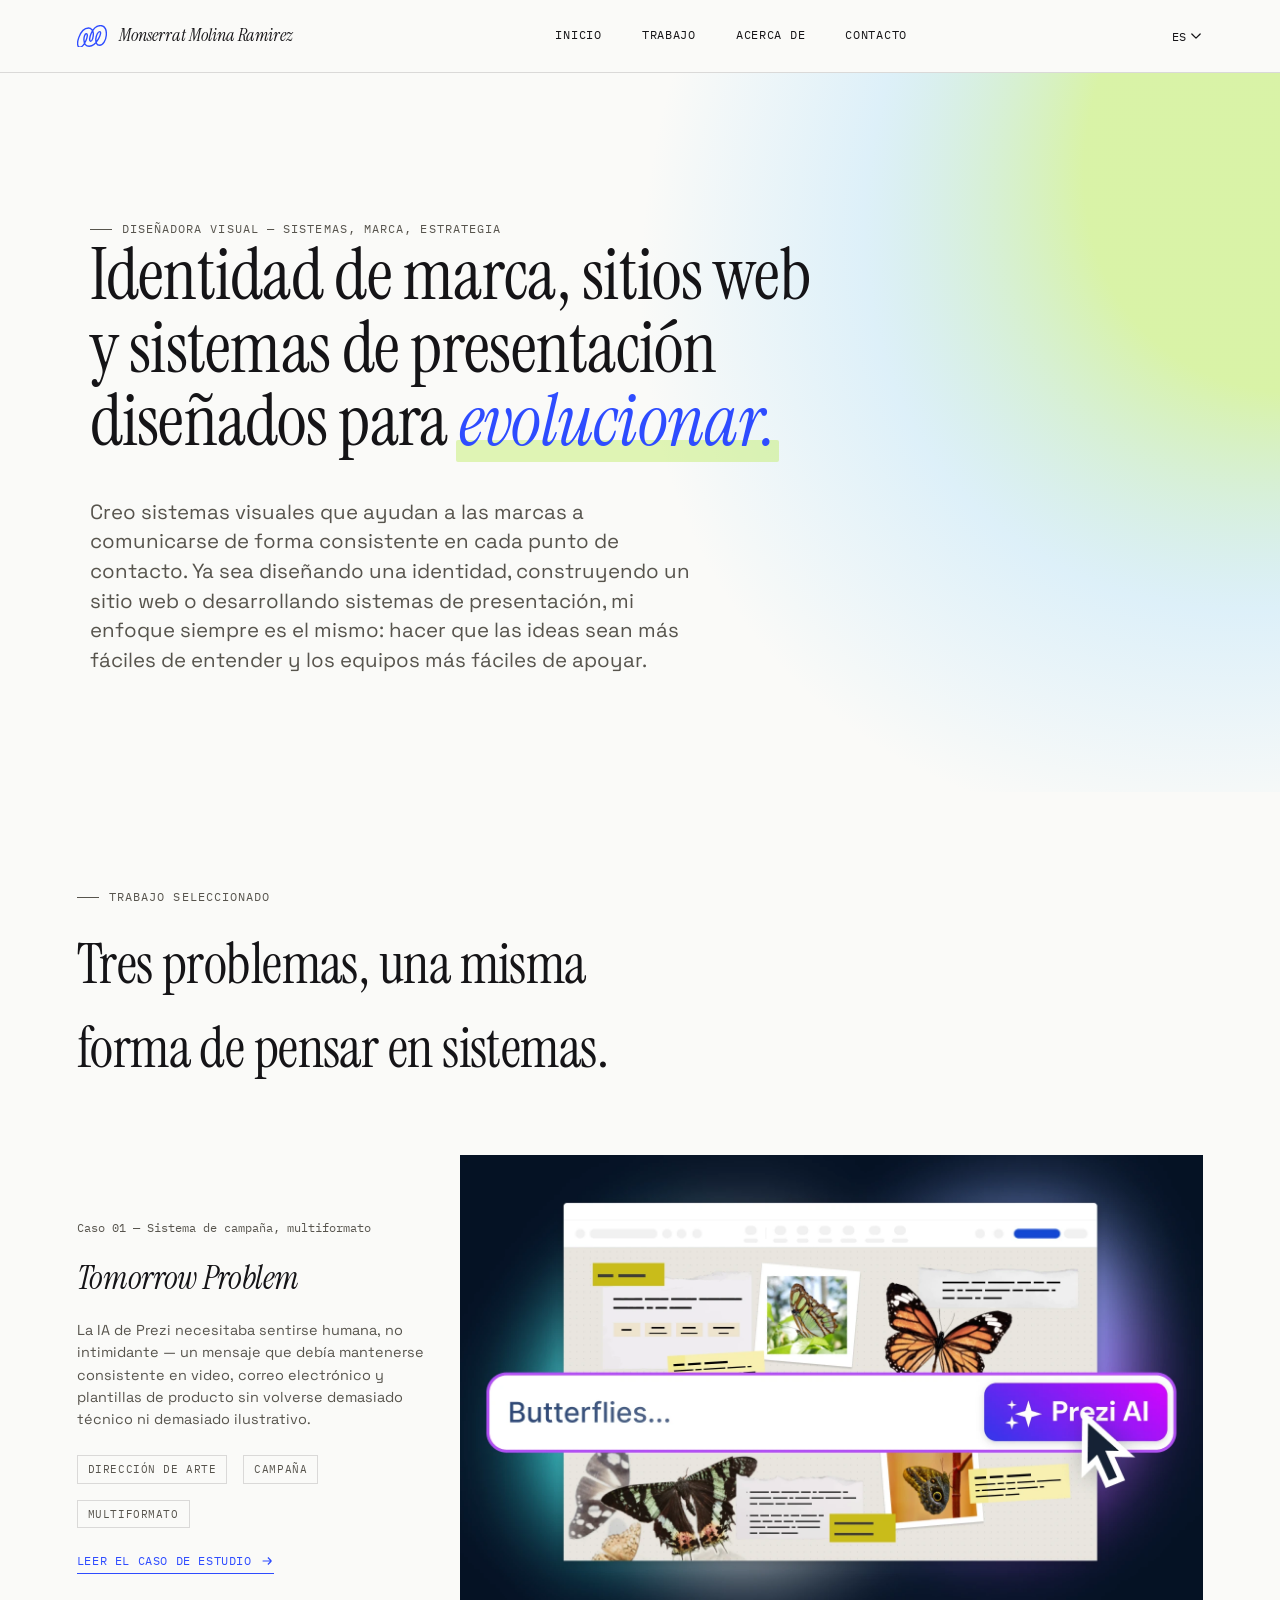
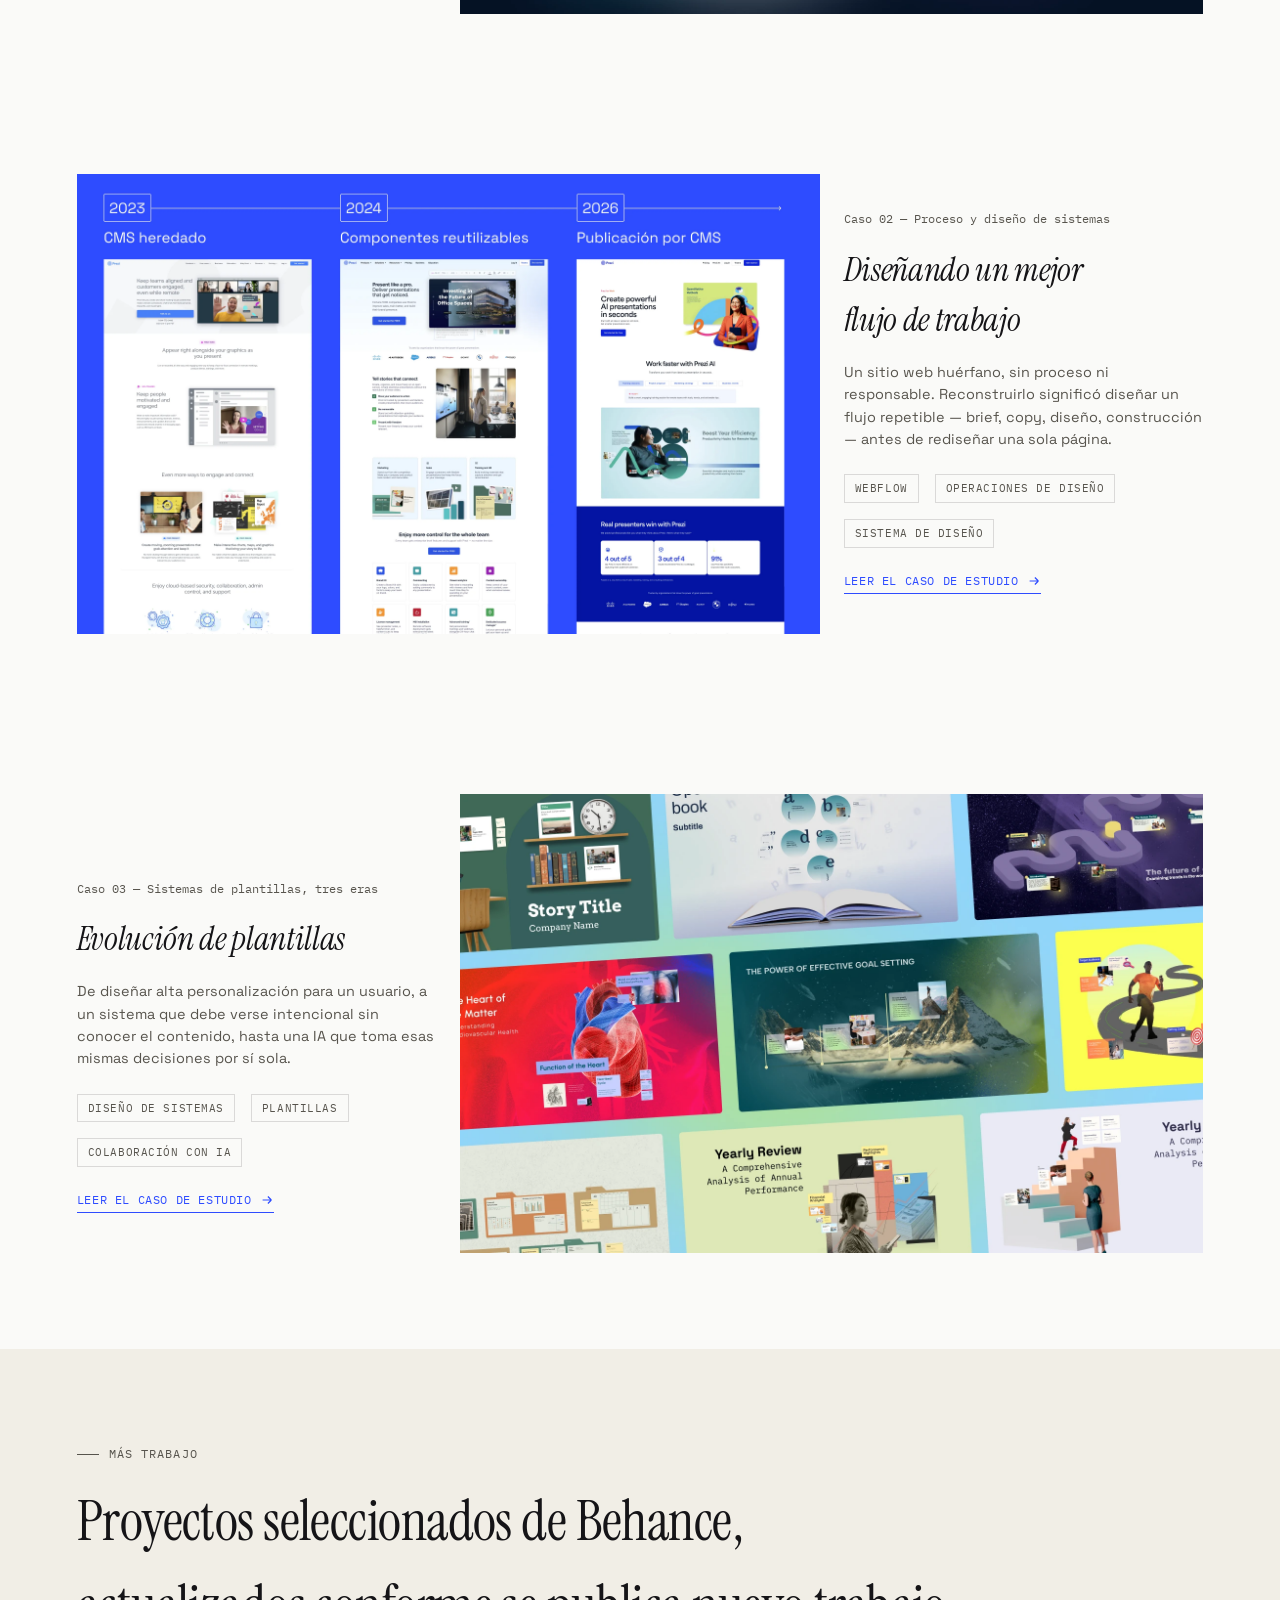
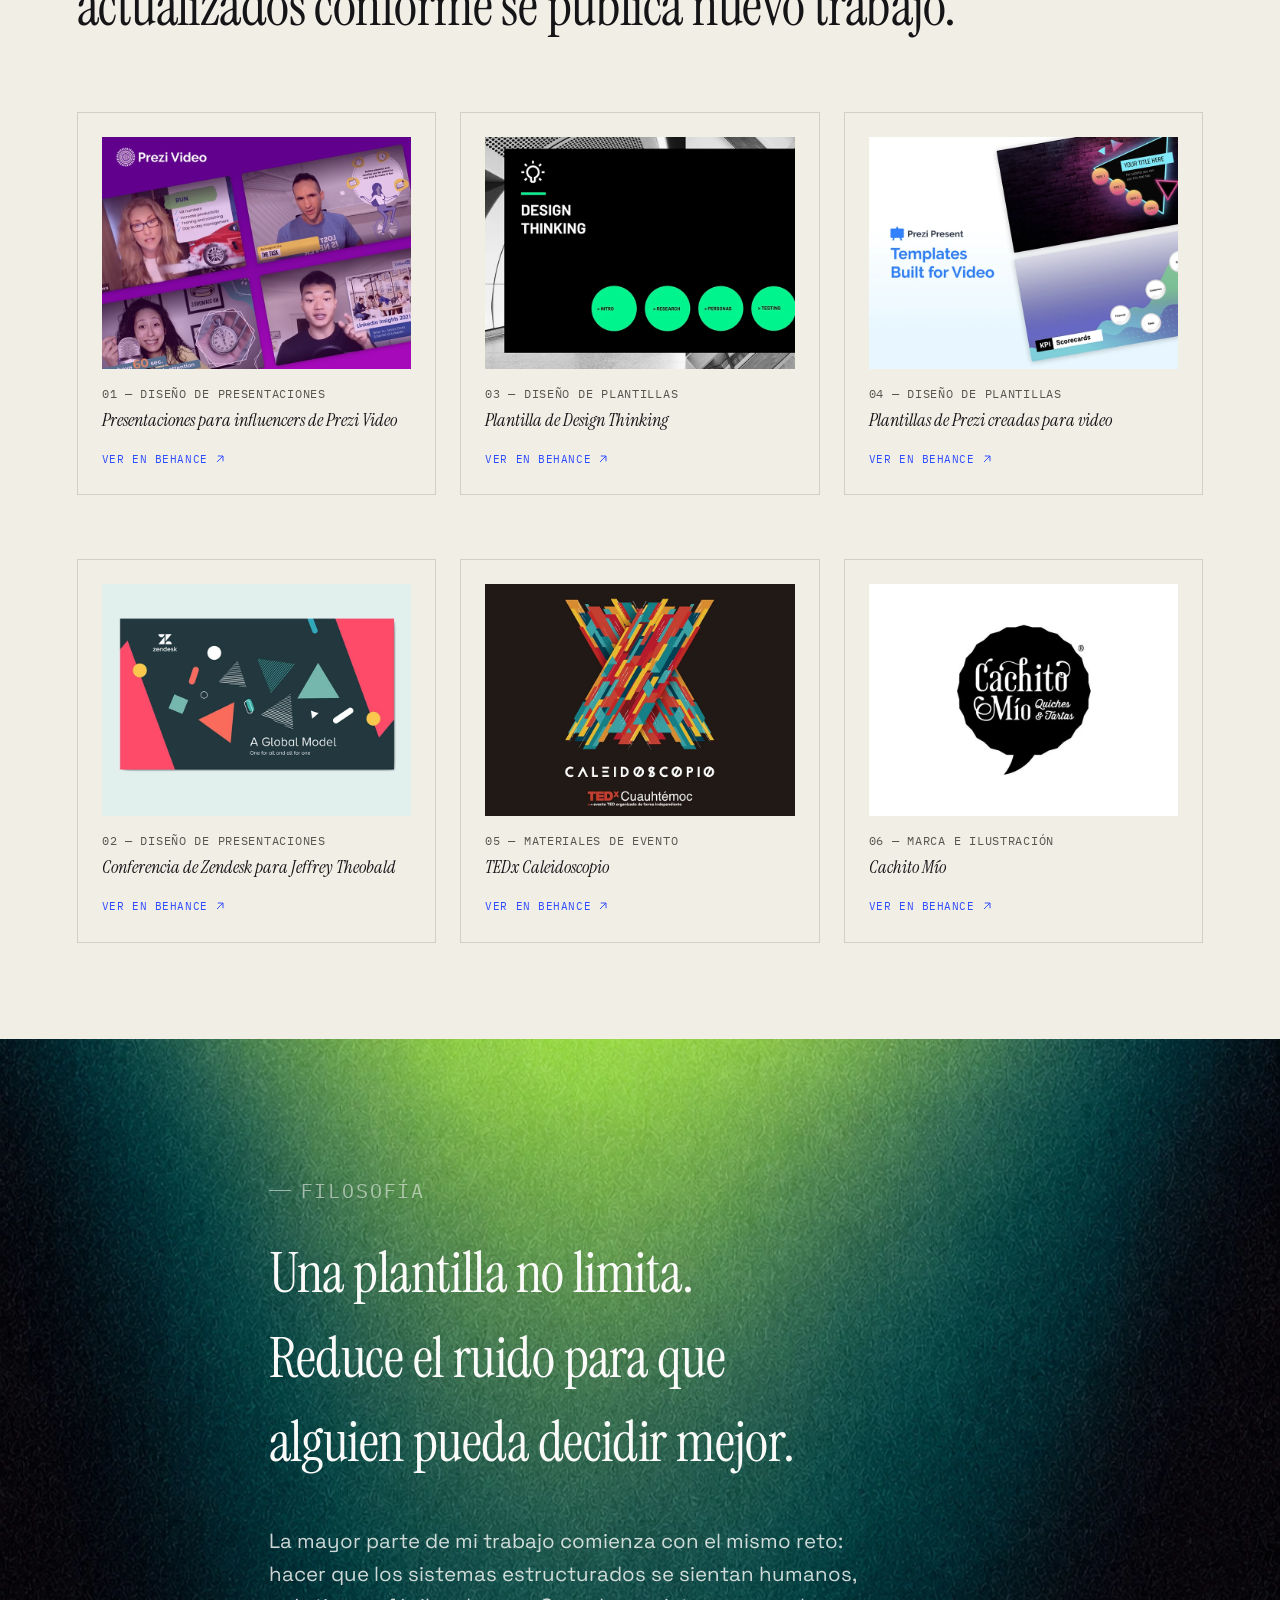
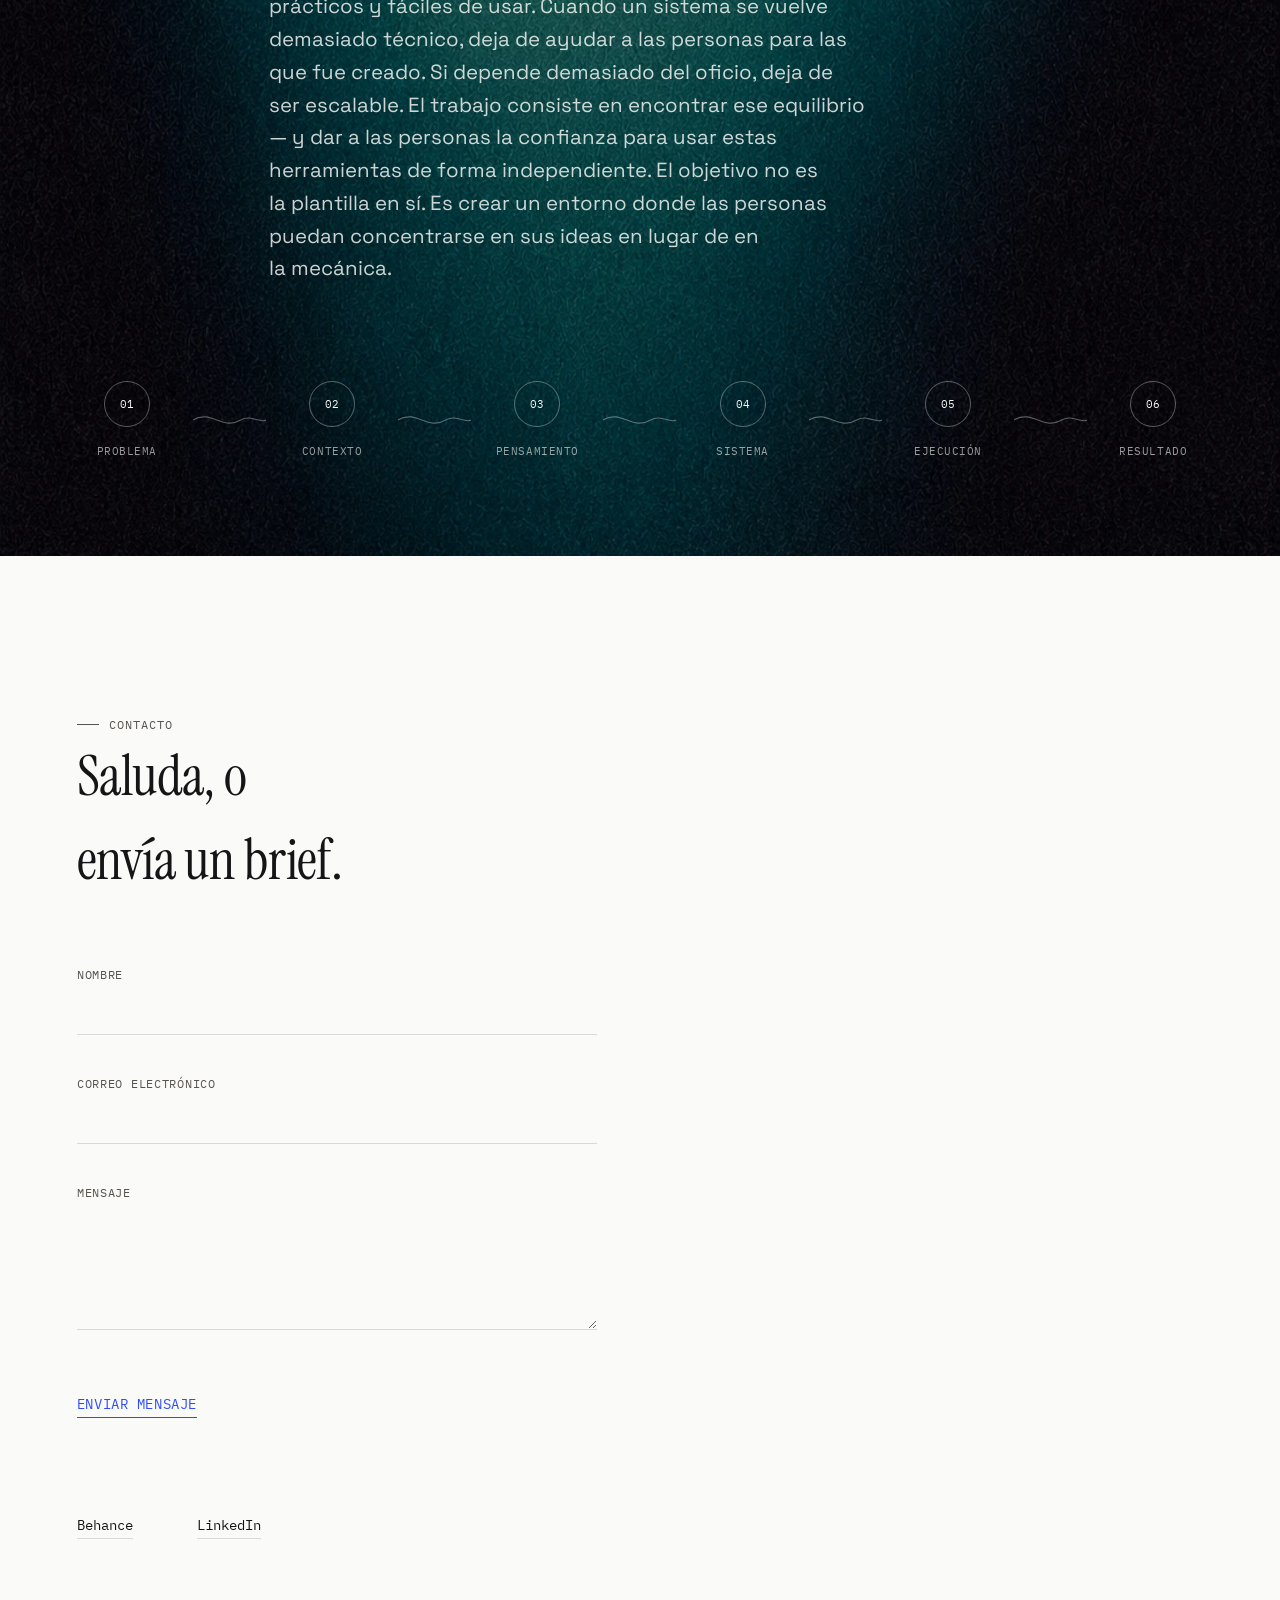
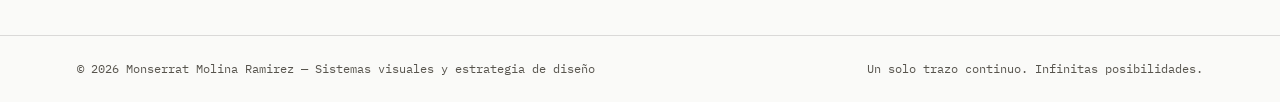
==== es/index.html @ dd14bffc "Fix unbounded parallax offset on the Philosophy background image The scroll-progress formula had a c" ====
<!DOCTYPE html>
<html lang="es"><head>
<meta charset="UTF-8">
<meta name="viewport" content="width=device-width, initial-scale=1.0">
<meta name="theme-color" content="#2E4CFF">
<title>Monserrat Molina Ramirez — Diseñadora Visual y Marca</title>
<meta name="description" content="Portafolio de Monserrat Molina Ramirez — sistemas visuales, branding, storytelling, presentaciones y estrategia de diseño.">
<link rel="canonical" href="https://monmolina.com/es/">
<link rel="alternate" hreflang="en" href="https://monmolina.com/">
<link rel="alternate" hreflang="es" href="https://monmolina.com/es/">
<link rel="alternate" hreflang="x-default" href="https://monmolina.com/">
<meta property="og:type" content="website">
<meta property="og:site_name" content="Monserrat Molina Ramirez">
<meta property="og:locale" content="es_MX">
<meta property="og:locale:alternate" content="en_US">
<meta property="og:title" content="Monserrat Molina Ramirez — Diseñadora Visual y Marca">
<meta property="og:description" content="Portafolio de Monserrat Molina Ramirez — sistemas visuales, branding, storytelling, presentaciones y estrategia de diseño.">
<meta property="og:image" content="https://monmolina.com/assets/images/Open%20Graph.png">
<meta property="og:image:width" content="1200">
<meta property="og:image:height" content="630">
<meta property="og:image:alt" content="Monserrat Molina Ramirez — Diseñadora Visual y Marca">
<meta property="og:url" content="https://monmolina.com/es/">
<meta name="twitter:card" content="summary_large_image">
<meta name="twitter:title" content="Monserrat Molina Ramirez — Diseñadora Visual y Marca">
<meta name="twitter:description" content="Portafolio de Monserrat Molina Ramirez — sistemas visuales, branding, storytelling, presentaciones y estrategia de diseño.">
<meta name="twitter:image" content="https://monmolina.com/assets/images/Open%20Graph.png">
<link rel="icon" href="/favicon.ico" sizes="any">
<link rel="icon" type="image/svg+xml" href="../assets/favicons/favicon_light.svg">
<link rel="icon" type="image/svg+xml" href="../assets/favicons/favicon_light.svg" media="(prefers-color-scheme: light)">
<link rel="icon" type="image/svg+xml" href="../assets/favicons/favicon_dark.svg" media="(prefers-color-scheme: dark)">
<link rel="icon" type="image/png" sizes="32x32" href="../assets/favicons/favicon-32x32.png">
<link rel="icon" type="image/png" sizes="16x16" href="../assets/favicons/favicon-16x16.png">
<link rel="apple-touch-icon" sizes="180x180" href="../assets/favicons/apple-touch-icon.png">
<link rel="manifest" href="/site.webmanifest">
<link rel="preconnect" href="https://fonts.googleapis.com">
<link rel="preconnect" href="https://fonts.gstatic.com" crossorigin="">
<link href="https://fonts.googleapis.com/css2?family=Instrument+Serif:ital@0;1&amp;family=Space+Grotesk:wght@300..700&amp;family=IBM+Plex+Mono:ital,wght@0,400;0,500;1,400&amp;display=swap" rel="stylesheet">
<style>
/* ============ TOKENS ============ */
:root{
  --paper: #FAFAF8;
  --paper-shade: #F1EEE6;
  --ink: #151417;
  --ink-soft: #57544D;
  --blue: #2E4CFF;
  --blue-deep: #1A2FBF;
  --black: #0B0B0C;
  --sky: #90D5FB;
  --lime: #C3EE71;
  --coral: #FF6A5B;
  --mustard: #FFD53B;
  --sage: #779861;
  --purple: #A450EE;
  --cream: #F5F0DE;
  --line: rgba(21,20,23,0.14);
  --line-soft: rgba(21,20,23,0.08);
  --on-dark: rgba(250,250,248,0.86);
  --on-dark-soft: rgba(250,250,248,0.55);

  --s1: 8px; --s2: 16px; --s3: 24px; --s4: 40px; --s5: 64px; --s6: 96px; --s7: 160px;

  --margin: clamp(24px, 6vw, 120px);
  --gutter: 24px;
  --maxw: 1440px;

  --serif: 'Instrument Serif', Georgia, serif;
  --sans: 'Space Grotesk', -apple-system, BlinkMacSystemFont, sans-serif;
  --mono: 'IBM Plex Mono', ui-monospace, monospace;

  --fs-hero: clamp(2.9rem, 6.6vw, 6.4rem);
  --fs-h1: clamp(2.2rem, 4.4vw, 3.6rem);
  --fs-h2: clamp(1.5rem, 2.6vw, 2.15rem);
  --fs-lead: clamp(1.15rem, 1.6vw, 1.5rem);
  --fs-body: 1.0625rem;
  --fs-small: 0.9rem;
  --fs-cap: 0.75rem;

  --ease: cubic-bezier(.22,.61,.16,1);
}

@media (prefers-reduced-motion: reduce){
  *{ animation-duration: 0.001ms !important; animation-iteration-count: 1 !important; transition-duration: 0.001ms !important; scroll-behavior: auto !important; }
}

*{ box-sizing: border-box; margin:0; padding:0; }
html{ scroll-behavior: smooth; }
body{
  background: var(--paper);
  color: var(--ink);
  font-family: var(--sans);
  font-size: var(--fs-body);
  line-height: 1.5;
  -webkit-font-smoothing: antialiased;
  overflow-x: hidden;
}
img,svg{ display:block; max-width:100%; }
a{ color: inherit; text-decoration: none; }
p{ text-wrap: pretty; }
.container{ max-width: var(--maxw); margin: 0 auto; padding-inline: var(--margin); }
.grid{ display:grid; grid-template-columns: repeat(12, 1fr); column-gap: var(--gutter); }

@media (max-width: 1024px){ .grid{ grid-template-columns: repeat(8, 1fr); } }
@media (max-width: 640px){ .grid{ grid-template-columns: repeat(4, 1fr); } }

section{ position: relative; }

/* ============ TYPE HELPERS ============ */
.eyebrow{
  font-family: var(--mono); font-size: var(--fs-cap); letter-spacing: 0.09em; text-transform: uppercase;
  color: var(--ink-soft); display:flex; align-items:center; gap: 10px;
}
.eyebrow::before{ content:''; width: 22px; height: 1px; background: var(--ink-soft); display:inline-block; }
.eyebrow.on-dark{ color: var(--on-dark-soft); }
.eyebrow.on-dark::before{ background: var(--on-dark-soft); }
h1,h2,h3{ font-family: var(--serif); font-weight: 400; letter-spacing: -0.01em; text-wrap: balance; }
.lead{ font-size: var(--fs-lead); line-height: 1.45; color: var(--ink-soft); font-weight: 400; }
.rule{ height:1px; background: var(--line); border:none; width:100%; }
.mono-cap{ font-family: var(--mono); font-size: var(--fs-cap); letter-spacing: 0.06em; text-transform: uppercase; color: var(--ink-soft); }

/* ============ REVEAL ============ */
[data-reveal]{ opacity: 0; transform: translateY(22px); transition: opacity 0.9s var(--ease), transform 0.9s var(--ease); }
[data-reveal].in-view{ opacity: 1; transform: translateY(0); }
[data-reveal="fade"]{ transform: none; }

/* ============ NAV ============ */
.nav{ position: fixed; top:0; left:0; right:0; z-index: 100; background: var(--paper); border-bottom: 1px solid var(--line); transition: transform 0.5s var(--ease); }
.nav.hide{ transform: translateY(-100%); }
.nav-inner{ max-width: var(--maxw); margin: 0 auto; padding-inline: var(--margin); height: 72px; display:flex; align-items:center; justify-content: space-between; }
.brand{ display:flex; align-items:center; gap: 12px; }
.brand .mark{ width: 30px; height: auto; }
.brand .mark path{ stroke: var(--blue); }
.wordmark{ font-family: var(--serif); font-style: italic; font-size: 1.15rem; }
.nav-links{ display:flex; gap: var(--s4); font-family: var(--mono); font-size: var(--fs-cap); letter-spacing: 0.06em; text-transform: uppercase; }
.nav-links a{ position:relative; padding-bottom: 2px; }
.nav-links a::after{ content:''; position:absolute; left:0; bottom:-2px; width:0; height:1px; background: var(--coral); transition: width 0.35s var(--ease); }
.nav-links a:hover::after{ width:100%; }
.nav-links a:hover{ color: var(--coral); }

.nav-controls{ display:flex; align-items:center; gap: var(--s3); }
.lang-switch{ position:relative; }
.lang-btn{ display:flex; align-items:center; gap:4px; font-family: var(--mono); font-size: var(--fs-cap); letter-spacing:0.06em; text-transform:uppercase; background:none; border:none; cursor:pointer; color:var(--ink); padding:4px 2px; }
.lang-btn:hover{ color:var(--blue); }
.lang-chevron{ transition: transform 0.25s var(--ease); }
.lang-switch.open .lang-chevron{ transform: rotate(180deg); }
.lang-menu{ position:absolute; top: calc(100% + 10px); right:0; background:var(--paper); border:1px solid var(--line); min-width:130px; list-style:none; box-shadow: 0 8px 24px rgba(21,20,23,0.12); opacity:0; visibility:hidden; transform: translateY(-6px); transition: opacity 0.2s var(--ease), transform 0.2s var(--ease), visibility 0.2s; z-index:110; }
.lang-switch.open .lang-menu{ opacity:1; visibility:visible; transform:translateY(0); }
.lang-menu li{ font-family: var(--mono); font-size: var(--fs-cap); letter-spacing:0.06em; text-transform:uppercase; padding:10px 14px; cursor:pointer; }
.lang-menu li:hover{ background: var(--paper-shade); color:var(--blue); }
.lang-menu li[aria-selected="true"]{ color: var(--blue); }

.menu-toggle{ display:none; flex-direction:column; justify-content:center; gap:5px; width:32px; height:32px; background:none; border:none; cursor:pointer; padding:0; flex-shrink:0; }
.menu-toggle span{ display:block; width:100%; height:1.5px; background:var(--ink); transition: transform 0.3s var(--ease), opacity 0.3s var(--ease); }
.menu-toggle.open span:nth-child(1){ transform: translateY(6.5px) rotate(45deg); }
.menu-toggle.open span:nth-child(2){ opacity:0; }
.menu-toggle.open span:nth-child(3){ transform: translateY(-6.5px) rotate(-45deg); }

@media (max-width: 640px){
  .menu-toggle{ display:flex; }
  .nav-links{
    display:flex; position:absolute; top:100%; left:0; right:0; flex-direction:column; gap:0;
    background:var(--paper); border-bottom:1px solid var(--line);
    max-height:0; overflow:hidden; opacity:0; pointer-events:none;
    transition: max-height 0.35s var(--ease), opacity 0.25s var(--ease);
  }
  .nav-links.open{ max-height: 320px; opacity:1; pointer-events:auto; }
  .nav-links a{ padding: var(--s3) var(--margin); border-top:1px solid var(--line); }
  .nav-links a:first-child{ border-top:none; }
}

/* ============ FOLIO ============ */

/* ============ LINE MOTIF / DIVIDERS ============ */
.stroke-divider{ width:100%; display:flex; justify-content:center; padding: var(--s5) 0; }
.stroke-divider svg{ width: min(300px, 55%); height:auto; }
.stroke-divider path{ stroke: var(--ink); opacity: 0.28; }
.stroke-divider.blue path{ stroke: var(--blue); opacity: 0.6; }
.stroke-divider.flip svg{ transform: scaleY(-1) rotate(2deg); }

/* ============ POSTER BLOCKS (signature richness) ============ */
.poster-row{ display:grid; grid-template-columns: 1.1fr 0.9fr 1fr; gap: 1px; background: var(--ink); }
.poster{ position:relative; aspect-ratio: 4/5; overflow:hidden; display:flex; flex-direction:column; justify-content:flex-end; padding: var(--s4); }
.poster svg{ position:absolute; inset:0; width:100%; height:100%; }
.poster .p-label{ position:relative; z-index:2; font-family: var(--mono); font-size: var(--fs-cap); letter-spacing:0.06em; text-transform:uppercase; }
.poster-blue{ background: var(--blue); color: var(--cream); }
.poster-black{ background: var(--black); color: var(--on-dark); }
.poster-sky{ background: var(--sky); color: var(--black); }
.poster-cream{ background: var(--cream); color: var(--ink); }
.poster-stack{ position:relative; z-index:2; font-family: var(--serif); font-style: italic; font-size: clamp(2.2rem, 4vw, 3.6rem); line-height: 0.92; }
@media (max-width: 900px){ .poster-row{ grid-template-columns: 1fr; } .poster{ aspect-ratio: 16/10; } }

/* ============ SECTION HEADS ============ */
.section-head{ grid-column: 1 / 13; margin-bottom: var(--s5); }
.section-head h2{ font-size: var(--fs-h1); margin-top: var(--s2); max-width: 18ch; }
.more-work-head h2{ max-width: 38ch; }
.work-head h2{ max-width: 24ch; }
@media (max-width: 640px){ .section-head{ grid-column: 1 / 5; } }

/* ============ WORK ============ */
.work{ padding-block: var(--s6); }
.project{ grid-column: 1 / 13; margin-bottom: var(--s7); }
.project:last-child{ margin-bottom: 0; }
.project-row{ grid-column: 1 / 13; display:grid; grid-template-columns: repeat(12, 1fr); column-gap: var(--gutter); align-items: end; }
.project-visual{ grid-column: 1 / 9; aspect-ratio: 760/470; position:relative; overflow:hidden; }
.project-visual.growth-visual{ aspect-ratio: 1560/1720; }
@media (min-width: 641px){ .project-visual.growth-visual{ aspect-ratio: 760/470; } }
.project.alt .project-visual{ grid-column: 5 / 13; order:2; }
.project-visual svg, .project-visual img{ width:100%; height:100%; object-fit:cover; }
.project-text{ grid-column: 9 / 13; padding-bottom: var(--s4); }
.project.alt .project-text{ grid-column: 1 / 5; order:1; align-self:end; }
.project-text .num{ font-family: var(--mono); font-size: var(--fs-cap); color: var(--ink-soft); }
.project-text h3{ font-size: var(--fs-h2); margin-top: var(--s2); font-style: italic; }
.project-text p{ margin-top: var(--s2); color: var(--ink-soft); font-size: var(--fs-small); line-height:1.55; }
.tags{ margin-top: var(--s3); display:flex; gap: var(--s2); flex-wrap:wrap; }
.tags span{ font-family: var(--mono); font-size: 0.7rem; letter-spacing: 0.05em; text-transform: uppercase; border: 1px solid var(--line); padding: 5px 10px; color: var(--ink-soft); }
.view-case{ display:inline-flex; align-items:center; gap: 8px; margin-top: var(--s3); font-family: var(--mono); font-size: var(--fs-cap); letter-spacing:0.05em; text-transform:uppercase; color: var(--blue); border-bottom: 1px solid var(--blue); padding-bottom: 3px; width: fit-content; }
.view-case:hover{ color: var(--coral); border-color: var(--coral); }
.view-case svg{ width: 14px; height:14px; }

@media (max-width: 1024px){
  .project-visual, .project.alt .project-visual{ grid-column: 1 / 9; order:1; }
  .project-text, .project.alt .project-text{ grid-column: 1 / 9; order:2; margin-top: var(--s3); }
}
@media (max-width: 640px){
  .project-row{ grid-template-columns: repeat(4,1fr); }
  .project-visual, .project.alt .project-visual, .project-text, .project.alt .project-text{ grid-column: 1 / 5; }
}

/* ============ PHILOSOPHY ============ */
.philosophy{ position:relative; padding-block: var(--s6); background: var(--black); color: var(--paper); overflow:hidden; }
.philosophy-bg{ position:absolute; inset:0; overflow:hidden; z-index:0; }
.philosophy-bg img{ position:absolute; top:-10%; left:0; width:100%; height:120%; object-fit:cover; display:block; will-change:transform; }
.philosophy .container{ position:relative; z-index:1; }
.philosophy .grid{ align-items:start; }
.philosophy-text{ grid-column: 3 / 10; }
.philosophy h2{ font-size: var(--fs-h1); margin-top: var(--s3); }
.philosophy p{ margin-top: var(--s4); font-size: var(--fs-lead); line-height: 1.6; color: rgba(250,250,248,0.82); max-width: 46ch; }
@media (max-width: 1024px){ .philosophy-text{ grid-column: 1 / 9; } }
@media (max-width: 640px){ .philosophy-text{ grid-column: 1 / 5; } }

.flow{ grid-column: 1 / 13; margin-top: var(--s6); display:flex; align-items:center; justify-content: space-between; gap: var(--s2); flex-wrap: wrap; }
.flow-step{ display:flex; flex-direction:column; align-items:center; gap: var(--s2); text-align:center; width: 100px; }
.flow-step .dot{ width: 46px; height:46px; border-radius:50%; border: 1px solid rgba(250,250,248,0.35); display:flex; align-items:center; justify-content:center; font-family: var(--mono); font-size: 0.7rem; }
.flow-step .label{ font-family: var(--mono); font-size: 0.68rem; letter-spacing:0.05em; text-transform:uppercase; color: rgba(250,250,248,0.6); }
.flow-connector{ flex:1; min-width: 30px; height: 30px; }
.flow-connector path{ stroke: rgba(250,250,248,0.35); fill:none; stroke-width:1.5; }
@media (max-width: 1061px){
  .flow{ display:grid; grid-template-columns: repeat(3, 1fr); row-gap: var(--s5); column-gap: var(--s3); justify-items:center; }
  .flow-connector{ display:none; }
  .flow-step{ width:auto; }
}
@media (max-width: 640px){
  .flow{ grid-template-columns: repeat(2, 1fr); }
}

/* ============ EXPERIMENTS ============ */
.more-work{ padding-block: var(--s6); background: var(--paper-shade); }
.work-grid{ grid-column: 1/13; display:grid; grid-template-columns: repeat(3, 1fr); column-gap: var(--gutter); row-gap: var(--s5); }
.work-card{ display:block; border: 1px solid var(--line); padding: var(--s3); transition: border-color 0.3s var(--ease); }
a.work-card:hover{ border-color: var(--blue); }
.work-thumb{ aspect-ratio: 4/3; margin-bottom: var(--s2); overflow:hidden; background: #E4E0D4; }
.work-thumb img{ width:100%; height:100%; object-fit:cover; display:block; }
.work-thumb-placeholder{ display:flex; align-items:center; justify-content:center; font-family: var(--mono); font-size: 0.7rem; letter-spacing:0.05em; color:#9A9484; }
.work-card h4{ font-family: var(--serif); font-style: italic; font-size: 1.15rem; font-weight:400; margin-top: 4px; }
.behance-link{ display:inline-flex; align-items:center; gap:6px; margin-top: var(--s2); font-family: var(--mono); font-size: 0.7rem; letter-spacing:0.05em; text-transform:uppercase; color: var(--blue); }
.behance-link svg{ width:12px; height:12px; }
@media (max-width: 1024px){ .work-grid{ grid-template-columns: repeat(2,1fr); } }
@media (max-width: 640px){ .work-grid{ grid-template-columns: repeat(1,1fr); } }

/* ============ NOTES ============ */
.notes{ padding-block: var(--s6); }
.note{ grid-column: 1/13; display:grid; grid-template-columns: repeat(12,1fr); column-gap: var(--gutter); padding-block: var(--s4); border-top: 1px solid var(--line); }
.notes-list .note:last-child{ border-bottom: 1px solid var(--line); }
.note .date{ grid-column: 1/3; font-family: var(--mono); font-size: var(--fs-cap); color: var(--ink-soft); padding-top: 4px; }
.note .title{ grid-column: 3/9; font-family: var(--serif); font-style: italic; font-size: 1.5rem; }
.note .excerpt{ grid-column: 9/13; font-size: var(--fs-small); color: var(--ink-soft); line-height:1.55; }
@media (max-width: 1024px){ .note{ grid-template-columns: repeat(8,1fr); row-gap: var(--s2); } .note .date{ grid-column: 1/4; } .note .title{ grid-column: 1/9; } .note .excerpt{ grid-column: 1/9; } }
@media (max-width: 640px){ .note{ grid-template-columns: repeat(4,1fr); } .note .date, .note .title, .note .excerpt{ grid-column: 1/5; } }

.reading{ grid-column: 1/13; margin-top: var(--s5); }
.reading-list{ display:flex; flex-wrap:wrap; gap: var(--s2) var(--s5); margin-top: var(--s3); }
.reading-list li{ list-style:none; font-family: var(--mono); font-size: var(--fs-small); }
.reading-list li span{ display:block; color: var(--ink-soft); font-size: var(--fs-cap); margin-top: 2px; }

/* ============ CONTACT ============ */
.contact{ padding-block: var(--s7) var(--s6); }
.contact-inner{ grid-column: 1/13; text-align:left; }
.contact h2{ font-size: var(--fs-h1); max-width: 13ch; }
.contact-links{ margin-top: var(--s6); display:flex; gap: var(--s5); flex-wrap:wrap; font-family: var(--mono); font-size: var(--fs-small); }
.contact-links a{ border-bottom: 1px solid var(--line); padding-bottom: 2px; }
.contact-links a:hover{ color: var(--blue); border-color: var(--blue); }
.contact-form{ margin-top: var(--s5); max-width: 520px; }
.hp-field{ position:absolute; left:-9999px; }
.form-row{ margin-top: var(--s4); display:flex; flex-direction:column; gap: 8px; }
.form-row:first-child{ margin-top:0; }
.form-row label{ font-family: var(--mono); font-size: var(--fs-cap); letter-spacing: 0.06em; text-transform: uppercase; color: var(--ink-soft); }
.form-row input, .form-row textarea{
  font-family: var(--sans); font-size: var(--fs-body); color: var(--ink);
  background: transparent; border: none; border-bottom: 1.5px solid var(--line);
  padding: 10px 2px; transition: border-color 0.3s ease; resize: vertical;
}
.form-row input:focus, .form-row textarea:focus{ outline: none; border-color: var(--blue); }
.form-row textarea{ min-height: 120px; }
.form-submit{
  margin-top: var(--s5); position:relative; display:inline-flex; align-items:center; gap:8px;
  font-family: var(--mono); font-size: var(--fs-small); letter-spacing: 0.04em; text-transform: uppercase;
  background:none; border:none; cursor:pointer; color: var(--blue); padding-bottom: 4px;
  border-bottom: 1px solid var(--blue); transition: color 0.3s ease, border-color 0.3s ease;
}
.form-submit:hover{ color: var(--coral); border-color: var(--coral); }
.form-submit:disabled{ opacity: 0.5; cursor: default; }
.form-status{ margin-top: var(--s4); font-family: var(--mono); font-size: var(--fs-small); color: var(--ink-soft); }
.form-status.is-error{ color: var(--coral); }

footer{ border-top: 1px solid var(--line); padding-block: var(--s3); }
.footer-inner{ display:flex; justify-content: space-between; flex-wrap:wrap; gap: var(--s2); font-family: var(--mono); font-size: var(--fs-cap); color: var(--ink-soft); }

:focus-visible{ outline: 2px solid var(--blue); outline-offset: 3px; }

/* ============ CASE STUDY PAGES ============ */
.cs-hero{ padding-top: calc(72px + var(--s5)); padding-bottom: var(--s5); position:relative; overflow:hidden; }
.cs-hero.on-blue{ background: var(--blue); color: var(--cream); }
.cs-hero.on-black{ background: var(--black); color: var(--on-dark); }
.cs-hero.on-sky{ background: var(--sky); color: var(--black); }
.cs-hero-bg{ position:absolute; inset:0; opacity:0.35; z-index:0; }
.cs-hero-inner{ position:relative; z-index:1; }
.back-link{ font-family: var(--mono); font-size: var(--fs-cap); letter-spacing:0.06em; text-transform:uppercase; display:inline-flex; align-items:center; gap:8px; opacity:0.8; }
.back-link:hover{ opacity:1; }
.cs-hero h1{ font-size: clamp(2.6rem, 5.6vw, 5.2rem); margin-top: var(--s3); max-width: 16ch; line-height:1.03; }
.cs-hero .cs-sub{ margin-top: var(--s3); font-size: var(--fs-lead); max-width: 46ch; opacity:0.85; }
.cs-meta-row{ margin-top: var(--s6); display:flex; flex-wrap:wrap; gap: var(--s5); font-family: var(--mono); font-size: var(--fs-cap); }
.cs-meta-row .m{ opacity:0.65; display:block; margin-bottom:4px; }

.cs-section{ padding-block: var(--s6); }
.cs-section.shade{ background: var(--paper-shade); }
.cs-label{ grid-column: 1/3; }
.cs-label .n{ font-family: var(--mono); font-size: var(--fs-cap); color: var(--ink-soft); }
.cs-label h3{ font-size: 1.6rem; font-style: italic; margin-top: var(--s2); }
.cs-body{ grid-column: 4/11; }
.cs-body p{ font-size: var(--fs-body); line-height: 1.7; color: var(--ink-soft); margin-bottom: var(--s3); max-width: 66ch; }
.cs-body p:last-child{ margin-bottom:0; }
.cs-body ul{ margin-top: var(--s3); padding-left: 1.1em; }
.cs-body li{ color: var(--ink-soft); line-height:1.6; margin-bottom: var(--s2); max-width: 62ch; }
.cs-body li b{ color: var(--ink); font-weight: 500; }
.cs-body blockquote{ font-family: var(--serif); font-style: italic; font-size: clamp(1.35rem,2vw,1.8rem); color: var(--blue); margin-block: var(--s4); max-width: 24ch; line-height:1.35; }
@media (max-width: 1024px){ .cs-label{ grid-column: 1/9; margin-bottom: var(--s2);} .cs-body{ grid-column: 1/9; } }
@media (max-width: 640px){ .cs-label{ grid-column: 1/5; } .cs-body{ grid-column: 1/5; } }

.cs-gallery{ grid-column: 1/13; display:grid; grid-template-columns: repeat(12,1fr); gap: var(--gutter); margin-top: var(--s5); }
.cs-gallery .g1{ grid-column: 1/8; aspect-ratio: 16/10; }
.cs-gallery .g2{ grid-column: 8/13; aspect-ratio: 3/4; transform: translateY(var(--s4)); }
.cs-gallery .g3{ grid-column: 1/6; aspect-ratio: 4/3; }
.cs-gallery .g4{ grid-column: 6/13; aspect-ratio: 16/9; }
.cs-gallery svg{ width:100%; height:100%; }
.cs-gallery figure{ overflow:hidden; position:relative; background: var(--paper-shade); }
.cs-gallery figcaption{ position:absolute; left:12px; bottom:12px; z-index:2; font-family: var(--mono); font-size: 0.68rem; letter-spacing:0.04em; text-transform:uppercase; background: var(--paper); padding: 4px 8px; }
@media (max-width: 1024px){ .cs-gallery .g1,.g2,.g3,.g4{ grid-column: 1/9; transform:none; } }
@media (max-width: 640px){ .cs-gallery .g1,.g2,.g3,.g4{ grid-column: 1/5; } }

.cs-next{ padding-block: var(--s7) var(--s6); }
.cs-next a{ display:block; }
.cs-next .eyebrow{ margin-bottom: var(--s2); }
.cs-next h2{ font-size: var(--fs-h1); transition: color 0.3s ease; }
.cs-next a:hover h2{ color: var(--blue); }

</style>
<style>
  .hero{ position: relative; padding-top: calc(72px + var(--s6)); padding-bottom: var(--s5); min-height: 88vh; display:flex; flex-direction:column; justify-content:center; overflow: hidden; }
  .hero-gradient-bg{
    position:absolute; inset:0; z-index:0; pointer-events:none;
    background-image: url("data:image/svg+xml;utf8,<svg viewBox='0 0 1440 706' xmlns='http://www.w3.org/2000/svg' preserveAspectRatio='none'><rect x='0' y='0' height='100%25' width='100%25' fill='url(%23grad)' opacity='0.6'/><defs><radialGradient id='grad' gradientUnits='userSpaceOnUse' cx='0' cy='0' r='10' gradientTransform='matrix(-82.05 35.15 -24.395 -56.946 1558.5 86)'><stop stop-color='rgba(195,238,113,1)' offset='0.39617'/><stop stop-color='rgba(170,226,182,0.725)' offset='0.54133'/><stop stop-color='rgba(144,213,251,0.45)' offset='0.68649'/><stop stop-color='rgba(144,213,251,0)' offset='0.98'/></radialGradient></defs></svg>");
    background-size: 100% 100%; background-repeat: no-repeat;
  }
  .hero-line{ position: absolute; top: 8%; right: -2%; width: min(32vw, 430px); opacity: 0.9; z-index: 0; }
  .hero-line path{ fill:none; }
  .hero-line path.hero-loop-path.looping{ animation: hero-loop-draw 5s ease-in-out infinite alternate; animation-play-state: paused; }
  .hero-line path.hero-loop-path.looping.in-view{ animation-play-state: running; }
  @keyframes hero-loop-draw{ from{ stroke-dashoffset: var(--hlen); } to{ stroke-dashoffset: 0; } }
  .hero-content{ position: relative; z-index: 1; grid-column: 1 / 9; }
  @media (max-width: 1024px){ .hero-content{ grid-column: 1 / 9; } .hero-line{ opacity: 0.45; top: 42%; width: min(50vw, 340px); } }
  @media (max-width: 640px){ .hero-content{ grid-column: 1 / 5; } }
  .hero h1{ font-size: clamp(2.6rem, 5.6vw, 5.6rem); line-height: 1.02; max-width: 22ch; }
  .hero h1 em{ font-style: italic; color: var(--blue); position: relative; }
  .hero h1 em::after{
    content:''; position:absolute; left:-3px; right:-3px; bottom:0.08em; height:0.3em;
    background: var(--lime); opacity:0.5; z-index:-1; border-radius:2px;
    transform: scaleX(0); transform-origin: left;
  }
  .hero h1 em.hl-in::after{ animation: hl-sweep 0.9s cubic-bezier(.22,.61,.16,1) forwards; }
  @keyframes hl-sweep{ to{ transform: scaleX(1); } }
  .hero .lead{ margin-top: var(--s4); max-width: 48ch; }
  .hero-meta{ margin-top: var(--s6); display:flex; gap: var(--s6); flex-wrap: wrap; }
  .hero-meta .item{ font-family: var(--mono); font-size: var(--fs-cap); color: var(--ink-soft); max-width: 22ch; }
  .hero-meta .item b{ display:block; color: var(--ink); font-size: 1.5rem; font-family: var(--serif); font-style: italic; font-weight: 400; margin-bottom: 4px; }
</style>
<script type="application/ld+json">
{
  "@context": "https://schema.org",
  "@graph": [
    {
      "@type": "Person",
      "@id": "https://monmolina.com/#person",
      "name": "Monserrat Molina Ramirez",
      "url": "https://monmolina.com/",
      "image": "https://monmolina.com/assets/images/me.webp",
      "jobTitle": "Diseñadora Visual",
      "description": "Diseñadora visual especializada en identidad de marca, sitios web y sistemas de presentación.",
      "address": { "@type": "PostalAddress", "addressLocality": "Ciudad de México", "addressCountry": "MX" },
      "sameAs": [
        "https://www.behance.net/tarresnom",
        "https://www.linkedin.com/in/monserrat-molina-ramirez/"
      ]
    },
    {
      "@type": "WebSite",
      "@id": "https://monmolina.com/#website",
      "name": "Monserrat Molina Ramirez — Portafolio",
      "url": "https://monmolina.com/",
      "inLanguage": ["en", "es"],
      "publisher": { "@id": "https://monmolina.com/#person" }
    }
  ]
}
</script>
</head>
<body>

<nav class="nav" id="nav">
  <div class="nav-inner">
    <a href="#top" class="brand">
      <svg class="mark" viewBox="0 0 305 232" fill="none" xmlns="http://www.w3.org/2000/svg" aria-hidden="true">
        <path d="M117.015 30.9328C143.392 30.9328 166.567 56.3497 166.567 87.5243C166.567 118.699 156.979 165.694 138.509 165.694C107.733 165.694 148.581 6 240.89 6C333.199 6 303.392 206.456 230.343 206.456C162.728 206.456 196.298 66.9054 230.343 66.9054C264.387 66.9054 199.627 216.528 123.885 216.528C48.1443 216.528 67.1412 88.4839 93.679 88.4839C129.168 88.4839 73.5357 225.64 28.4596 225.64C-26.7731 225.64 26.379 30.9413 117.015 30.9413V30.9328Z" stroke-width="14" stroke-linecap="round" stroke-linejoin="round"></path>
      </svg>
      <span class="wordmark">Monserrat Molina Ramirez</span>
    </a>
    <div class="nav-links" id="navLinks">
      <a href="index.html" data-i18n="nav_home">Inicio</a>
      <a href="#work" data-i18n="nav_work">Trabajo</a>
      <a href="about.html" data-i18n="nav_about">Acerca de</a>
      <a href="#contact" data-i18n="nav_contact">Contacto</a>
    </div>
    <div class="nav-controls">
      <div class="lang-switch" id="langSwitch">
        <button type="button" class="lang-btn" id="langBtn" aria-haspopup="listbox" aria-expanded="false">
          <span id="langBtnLabel">ES</span>
          <svg class="lang-chevron" viewBox="0 0 12 8" width="10" height="7" aria-hidden="true"><path d="M1 1L6 6L11 1" stroke="currentColor" stroke-width="1.5" fill="none" stroke-linecap="round" stroke-linejoin="round"></path></svg>
        </button>
        <ul class="lang-menu" id="langMenu" role="listbox">
          <li role="option" data-lang="en" data-href="/" aria-selected="false">EN</li>
          <li role="option" data-lang="es" data-href="/es/" aria-selected="true">ES</li>
        </ul>
      </div>
      <button type="button" class="menu-toggle" id="menuToggle" aria-expanded="false" aria-controls="navLinks" aria-label="Menu">
        <span></span><span></span><span></span>
      </button>
    </div>
  </div>
</nav>


<main id="top">

<!-- ============ HERO ============ -->
<section class="hero" id="hero" data-section="hero">
  <div class="hero-gradient-bg" aria-hidden="true"></div>
  <div class="container grid">
    <svg class="hero-line" viewBox="0 0 430 636" xmlns="http://www.w3.org/2000/svg" aria-hidden="true">
      <path class="hero-loop-path" d="M382.204 310.984C416.717 332.164 438.833 367.903 437.183 405.578L437.154 405.604C428.447 604.459 -3.86458 702.392 1.44182 581.206C3.01656 545.243 44.5255 507.958 96.5518 478.814M382.204 310.984C363.705 299.631 341.645 292.461 317.773 291.416C249.361 288.42 145.329 304.938 143.554 345.47C141.724 387.276 276.899 374.712 382.204 310.984ZM382.204 310.984C445.862 272.458 498.605 215.235 503.564 140.021M503.776 136.16C512.645 -66.3914 69.952 -20.2511 62.9331 140.043C60.9799 184.649 87.589 210.398 125.85 222.566M125.85 222.566C214.838 250.865 366.855 205.698 369.143 153.451C371.299 104.219 226.763 142.897 125.85 222.566ZM125.85 222.566C73.6261 263.795 33.085 316.002 30.603 372.683C28.2236 427.025 56.8502 460.459 96.5518 478.814M96.5518 478.814C178.281 516.598 306.944 490.477 308.659 451.289C310.829 401.743 187.589 427.816 96.5518 478.814Z" stroke="#90D5FB" stroke-width="2.78677"></path>
    </svg>
    <div class="hero-content">
      <p class="eyebrow" data-i18n="hero_eyebrow">Diseñadora visual — sistemas, marca, estrategia</p>
      <h1 data-i18n="hero_title">Identidad de marca, sitios web y sistemas de presentación diseñados para <em class="hl-in">evolucionar.</em></h1>
      <p class="lead" data-i18n="hero_lead">Creo sistemas visuales que ayudan a las marcas a comunicarse de forma consistente en cada punto de contacto. Ya sea diseñando una identidad, construyendo un sitio web o desarrollando sistemas de presentación, mi enfoque siempre es el mismo: hacer que las ideas sean más fáciles de entender y los equipos más fáciles de apoyar.</p>
    </div>
  </div>
</section>


<!-- ============ WORK ============ -->
<section class="work" id="work" data-section="work">
  <div class="container">
    <div class="grid">
      <div class="section-head work-head" data-reveal="">
        <p class="eyebrow" data-i18n="work_eyebrow">Trabajo seleccionado</p>
        <h2 data-i18n="work_title">Tres problemas, una misma forma de pensar en sistemas.</h2>
      </div>
    </div>

    <!-- Project 1 -->
    <div class="grid project alt" data-reveal="">
      <div class="project-row">
        <div class="project-visual">
          <img src="../assets/images/webp/case_study_1.webp" alt="Tomorrow Problem — Prezi AI search bar mockup with butterfly reference photos" loading="lazy">
        </div>
        <div class="project-text">
          <p class="num" data-i18n="p1_num">Caso 01 — Sistema de campaña, multiformato</p>
          <h3 data-i18n="p1_title">Tomorrow Problem</h3>
          <p data-i18n="p1_body">La IA de Prezi necesitaba sentirse humana, no intimidante — un mensaje que debía mantenerse consistente en video, correo electrónico y plantillas de producto sin volverse demasiado técnico ni demasiado ilustrativo.</p>
          <div class="tags"><span data-i18n="p1_tag1">Dirección de arte</span><span data-i18n="p1_tag2">Campaña</span><span data-i18n="p1_tag3">Multiformato</span></div>
          <a class="view-case" href="case-studies/tomorrow-problem.html"><span data-i18n="read_case">Leer el caso de estudio</span> <svg viewBox="0 0 16 16" fill="none"><path d="M3 8H13M13 8L9 4M13 8L9 12" stroke="currentColor" stroke-width="1.4"></path></svg></a>
        </div>
      </div>
    </div>

    <!-- Project 2 -->
    <div class="grid project" data-reveal="">
      <div class="project-row">
        <div class="project-visual growth-visual">
          <picture>
            <source media="(max-width: 640px)" srcset="../assets/images/webp/case_study_2_mobile.webp">
            <img src="../assets/images/webp/case_study_2_es.webp" data-img-en="../assets/images/webp/case_study_2.webp" data-img-es="../assets/images/webp/case_study_2_es.webp" alt="Growth Process Overhaul — 2023 to 2026 website evolution timeline" loading="lazy">
          </picture>
        </div>
        <div class="project-text">
          <p class="num" data-i18n="p2_num">Caso 02 — Proceso y diseño de sistemas</p>
          <h3 data-i18n="p2_title">Diseñando un mejor flujo de trabajo</h3>
          <p data-i18n="p2_body">Un sitio web huérfano, sin proceso ni responsable. Reconstruirlo significó diseñar un flujo repetible — brief, copy, diseño, construcción — antes de rediseñar una sola página.</p>
          <div class="tags"><span data-i18n="p2_tag1">Webflow</span><span data-i18n="p2_tag2">Operaciones de diseño</span><span data-i18n="p2_tag3">Sistema de diseño</span></div>
          <a class="view-case" href="case-studies/growth-process.html"><span data-i18n="read_case">Leer el caso de estudio</span> <svg viewBox="0 0 16 16" fill="none"><path d="M3 8H13M13 8L9 4M13 8L9 12" stroke="currentColor" stroke-width="1.4"></path></svg></a>
        </div>
      </div>
    </div>

    <!-- Project 3 -->
    <div class="grid project alt" data-reveal="">
      <div class="project-row">
        <div class="project-visual">
          <img src="../assets/images/webp/case_study_3.webp" alt="Evolution of Templates — grid of finished template covers" loading="lazy">
        </div>
        <div class="project-text">
          <p class="num" data-i18n="p3_num">Caso 03 — Sistemas de plantillas, tres eras</p>
          <h3 data-i18n="p3_title">Evolución de plantillas</h3>
          <p data-i18n="p3_body">De diseñar alta personalización para un usuario, a un sistema que debe verse intencional sin conocer el contenido, hasta una IA que toma esas mismas decisiones por sí sola.</p>
          <div class="tags"><span data-i18n="p3_tag1">Diseño de sistemas</span><span data-i18n="p3_tag2">Plantillas</span><span data-i18n="p3_tag3">Colaboración con IA</span></div>
          <a class="view-case" href="case-studies/template-evolution.html"><span data-i18n="read_case">Leer el caso de estudio</span> <svg viewBox="0 0 16 16" fill="none"><path d="M3 8H13M13 8L9 4M13 8L9 12" stroke="currentColor" stroke-width="1.4"></path></svg></a>
        </div>
      </div>
    </div>

  </div>
</section>

<!-- ============ PHILOSOPHY ============ -->
<section class="more-work" id="more-work" data-section="morework">
  <div class="container">
    <div class="grid">
      <div class="section-head more-work-head" data-reveal="">
        <p class="eyebrow" data-i18n="more_eyebrow">Más trabajo</p>
        <h2 data-i18n="more_title">Proyectos seleccionados de Behance, actualizados conforme se publica nuevo trabajo.</h2>
      </div>
    </div>
    <div class="work-grid">

      <a class="work-card" href="https://www.behance.net/gallery/128465891/Influencer-Presentations-for-Prezi-Video" target="_blank" rel="noopener" data-reveal="">
        <div class="work-thumb"><img src="../assets/images/behance/prezi_video.webp" alt="Influencer Presentations for Prezi Video"></div>
        <p class="mono-cap" data-i18n="mw1_cat">01 — Diseño de presentaciones</p>
        <h4 data-i18n="mw1_title">Presentaciones para influencers de Prezi Video</h4>
        <span class="behance-link"><span data-i18n="view_behance">Ver en Behance</span> <svg viewBox="0 0 16 16" fill="none"><path d="M4 12L12 4M12 4H5M12 4V11" stroke="currentColor" stroke-width="1.3"></path></svg></span>
      </a>

      <a class="work-card" href="https://www.behance.net/gallery/128462601/Design-Thinking-Template-Video-and-Present" target="_blank" rel="noopener" data-reveal="">
        <div class="work-thumb"><img src="../assets/images/behance/design_thinking.webp" alt="Design Thinking Template"></div>
        <p class="mono-cap" data-i18n="mw2_cat">03 — Diseño de plantillas</p>
        <h4 data-i18n="mw2_title">Plantilla de Design Thinking</h4>
        <span class="behance-link"><span data-i18n="view_behance">Ver en Behance</span> <svg viewBox="0 0 16 16" fill="none"><path d="M4 12L12 4M12 4H5M12 4V11" stroke="currentColor" stroke-width="1.3"></path></svg></span>
      </a>

      <a class="work-card" href="https://www.behance.net/gallery/128456805/Prezi-Templates-Built-for-Video" target="_blank" rel="noopener" data-reveal="">
        <div class="work-thumb"><img src="../assets/images/behance/video_templates.webp" alt="Prezi Templates Built for Video"></div>
        <p class="mono-cap" data-i18n="mw3_cat">04 — Diseño de plantillas</p>
        <h4 data-i18n="mw3_title">Plantillas de Prezi creadas para video</h4>
        <span class="behance-link"><span data-i18n="view_behance">Ver en Behance</span> <svg viewBox="0 0 16 16" fill="none"><path d="M4 12L12 4M12 4H5M12 4V11" stroke="currentColor" stroke-width="1.3"></path></svg></span>
      </a>

      <a class="work-card" href="https://www.behance.net/gallery/75545709/Zendesk-Conference-for-Jeffrey-Theobald" target="_blank" rel="noopener" data-reveal="">
        <div class="work-thumb"><img src="../assets/images/behance/zendesk.webp" alt="Zendesk Conference for Jeffrey Theobald"></div>
        <p class="mono-cap" data-i18n="mw4_cat">02 — Diseño de presentaciones</p>
        <h4 data-i18n="mw4_title">Conferencia de Zendesk para Jeffrey Theobald</h4>
        <span class="behance-link"><span data-i18n="view_behance">Ver en Behance</span> <svg viewBox="0 0 16 16" fill="none"><path d="M4 12L12 4M12 4H5M12 4V11" stroke="currentColor" stroke-width="1.3"></path></svg></span>
      </a>

      <a class="work-card" href="https://www.behance.net/gallery/80875185/TEDx-Caleidoscopio" target="_blank" rel="noopener" data-reveal="">
        <div class="work-thumb"><img src="../assets/images/behance/caleidoscopio.webp" alt="TEDx Caleidoscopio"></div>
        <p class="mono-cap" data-i18n="mw5_cat">05 — Materiales de evento</p>
        <h4 data-i18n="mw5_title">TEDx Caleidoscopio</h4>
        <span class="behance-link"><span data-i18n="view_behance">Ver en Behance</span> <svg viewBox="0 0 16 16" fill="none"><path d="M4 12L12 4M12 4H5M12 4V11" stroke="currentColor" stroke-width="1.3"></path></svg></span>
      </a>

      <a class="work-card" href="https://www.behance.net/gallery/23938365/Cachito-Mio" target="_blank" rel="noopener" data-reveal="">
        <div class="work-thumb"><img src="../assets/images/behance/cachito_mio.webp" alt="Cachito Mío"></div>
        <p class="mono-cap" data-i18n="mw6_cat">06 — Marca e ilustración</p>
        <h4 data-i18n="mw6_title">Cachito Mío</h4>
        <span class="behance-link"><span data-i18n="view_behance">Ver en Behance</span> <svg viewBox="0 0 16 16" fill="none"><path d="M4 12L12 4M12 4H5M12 4V11" stroke="currentColor" stroke-width="1.3"></path></svg></span>
      </a>

    </div>
  </div>
</section>

<section class="philosophy" id="philosophy" data-section="philosophy">
  <div class="philosophy-bg" aria-hidden="true">
    <img id="philosophy-img" src="../assets/gradient_background.webp" alt="">
  </div>
  <div class="container">
    <div class="grid">
      <div class="philosophy-text" data-reveal="">
        <p class="eyebrow on-dark" data-i18n="philosophy_eyebrow">Filosofía</p>
        <h2 data-i18n="philosophy_title">Una plantilla no limita. Reduce el ruido para que alguien pueda decidir mejor.</h2>
        <p data-i18n="philosophy_body">La mayor parte de mi trabajo comienza con el mismo reto: hacer que los sistemas estructurados se sientan humanos, prácticos y fáciles de usar. Cuando un sistema se vuelve demasiado técnico, deja de ayudar a las personas para las que fue creado. Si depende demasiado del oficio, deja de ser escalable. El trabajo consiste en encontrar ese equilibrio — y dar a las personas la confianza para usar estas herramientas de forma independiente. El objetivo no es la plantilla en sí. Es crear un entorno donde las personas puedan concentrarse en sus ideas en lugar de en la mecánica.</p>
      </div>
    </div>

    <div class="grid">
      <div class="flow" data-reveal="">
        <div class="flow-step"><div class="dot">01</div><div class="label" data-i18n="flow1">Problema</div></div>
        <svg class="flow-connector" viewBox="0 0 100 30"><path d="M0,15 C25,0 40,30 65,15 C80,7 90,20 100,15"></path></svg>
        <div class="flow-step"><div class="dot">02</div><div class="label" data-i18n="flow2">Contexto</div></div>
        <svg class="flow-connector" viewBox="0 0 100 30"><path d="M0,15 C25,0 40,30 65,15 C80,7 90,20 100,15"></path></svg>
        <div class="flow-step"><div class="dot">03</div><div class="label" data-i18n="flow3">Pensamiento</div></div>
        <svg class="flow-connector" viewBox="0 0 100 30"><path d="M0,15 C25,0 40,30 65,15 C80,7 90,20 100,15"></path></svg>
        <div class="flow-step"><div class="dot">04</div><div class="label" data-i18n="flow4">Sistema</div></div>
        <svg class="flow-connector" viewBox="0 0 100 30"><path d="M0,15 C25,0 40,30 65,15 C80,7 90,20 100,15"></path></svg>
        <div class="flow-step"><div class="dot">05</div><div class="label" data-i18n="flow5">Ejecución</div></div>
        <svg class="flow-connector" viewBox="0 0 100 30"><path d="M0,15 C25,0 40,30 65,15 C80,7 90,20 100,15"></path></svg>
        <div class="flow-step"><div class="dot">06</div><div class="label" data-i18n="flow6">Resultado</div></div>
      </div>
    </div>
  </div>
</section>

<!-- ============ EXPERIMENTS ============ -->


<!-- ============ CONTACT ============ -->
<section class="contact" id="contact" data-section="contact">
  <div class="container grid">
    <div class="contact-inner" data-reveal="">
      <p class="eyebrow" data-i18n="contact_eyebrow">Contacto</p>
      <h2 data-i18n="contact_title">Saluda, o envía un brief.</h2>
      <form class="contact-form" id="contact-form" name="contact" method="POST" data-netlify="true" netlify-honeypot="bot-field">
        <input type="hidden" name="form-name" value="contact">
        <p class="hp-field"><label>No llenes esto si eres humano: <input name="bot-field"></label></p>
        <div class="form-row">
          <label for="cf-name" data-i18n="contact_name_label">Nombre</label>
          <input type="text" id="cf-name" name="name" autocomplete="name" required>
        </div>
        <div class="form-row">
          <label for="cf-email" data-i18n="contact_email_label">Correo electrónico</label>
          <input type="email" id="cf-email" name="email" autocomplete="email" required>
        </div>
        <div class="form-row">
          <label for="cf-message" data-i18n="contact_message_label">Mensaje</label>
          <textarea id="cf-message" name="message" required></textarea>
        </div>
        <button type="submit" class="form-submit" data-i18n="contact_submit">Enviar mensaje</button>
      </form>
      <p class="form-status" id="contact-form-status" aria-live="polite" hidden></p>
      <div class="contact-links">
        <a href="https://www.behance.net/tarresnom" target="_blank" rel="noopener">Behance</a>
        <a href="https://www.linkedin.com/in/monserrat-molina-ramirez/?locale=es-ES" target="_blank" rel="noopener" data-linkedin="">LinkedIn</a>
      </div>
    </div>
  </div>
</section>

<footer>
  <div class="container footer-inner">
    <span data-i18n="footer1">© 2026 Monserrat Molina Ramirez — Sistemas visuales y estrategia de diseño</span>
    <span data-i18n="footer2">Un solo trazo continuo. Infinitas posibilidades.</span>
  </div>
</footer>

</main>

<script>
(function(){
  // ---------- i18n dictionary ----------
  var i18n = {
    en: {
      nav_home: "Home", nav_work: "Work", nav_about: "About", nav_contact: "Contact",
      hero_eyebrow: "Visual designer — systems, brand, strategy",
      hero_title: "Brand identity, websites, and presentation systems designed to <em>evolve.</em>",
      hero_lead: "I create visual systems that help brands communicate consistently across every touchpoint. Whether designing an identity, building a website, or developing presentation frameworks, my focus is always the same: making ideas easier to understand and teams easier to support.",
      work_eyebrow: "Selected work",
      work_title: "Three problems, one way of thinking about systems.",
      p1_num: "Case 01 — Campaign system, multi-format",
      p1_title: "Tomorrow Problem",
      p1_body: "Prezi's AI needed to feel human, not intimidating — a message that had to hold across video, email and product templates without turning either too technical or too illustrative.",
      p1_tag1: "Art direction", p1_tag2: "Campaign", p1_tag3: "Multi-format",
      p2_num: "Case 02 — Process &amp; systems design",
      p2_title: "Growth Process Overhaul",
      p2_body: "An orphaned website, no process, no owner. Rebuilding it meant designing a repeatable pipeline — brief, copy, design, build — before redesigning a single page.",
      p2_tag1: "Webflow", p2_tag2: "Design ops", p2_tag3: "Design system",
      p3_num: "Case 03 — Template systems, three eras",
      p3_title: "Evolution of Templates",
      p3_body: "From designing for a user who customizes everything, to a system that must look intentional without knowing the content, to an AI making those same calls on its own.",
      p3_tag1: "Systems design", p3_tag2: "Templates", p3_tag3: "AI collaboration",
      read_case: "Read the case study",
      more_eyebrow: "More work",
      more_title: "Selected projects from Behance, updated as new work ships.",
      mw1_cat: "01 — Presentation Design", mw2_cat: "03 — Template Design", mw3_cat: "04 — Template Design",
      mw4_cat: "02 — Presentation Design", mw5_cat: "05 — Event Materials", mw6_cat: "06 — Branding &amp; Illustration",
      mw1_title: "Influencer Presentations for Prezi Video", mw2_title: "Design Thinking Template",
      mw3_title: "Prezi Templates Built for Video", mw4_title: "Zendesk Conference for Jeffrey Theobald",
      mw5_title: "TEDx Caleidoscopio", mw6_title: "Cachito Mío",
      view_behance: "View on Behance",
      philosophy_eyebrow: "Philosophy",
      philosophy_title: "A template doesn't limit. It reduces the noise so someone can decide better.",
      philosophy_body: "Most of my work starts with the same challenge: making structured systems feel human, practical, and easy to use. When a system becomes too technical, it stops helping the people it was built for. Make it too dependent on craft, and it stops being scalable. The work is finding that balance — and giving people the confidence to use these tools independently. The goal isn't the template itself. It's creating an environment where people can focus on their ideas instead of the mechanics.",
      flow1: "Problem", flow2: "Context", flow3: "Thinking", flow4: "System", flow5: "Execution", flow6: "Outcome",
      contact_eyebrow: "Contact",
      contact_title: "Say hello, or send a brief.",
      contact_name_label: "Name",
      contact_email_label: "Email",
      contact_message_label: "Message",
      contact_submit: "Send message",
      contact_success: "Thanks — I'll get back to you soon.",
      contact_error: "Something went wrong. Please try again, or reach out on Behance or LinkedIn.",
      footer1: "© 2026 Monserrat Molina Ramirez — Visual systems &amp; design strategy",
      footer2: "One continuous stroke. Infinite possibilities."
    },
    es: {
      nav_home: "Inicio", nav_work: "Trabajo", nav_about: "Acerca de", nav_contact: "Contacto",
      hero_eyebrow: "Diseñadora visual — sistemas, marca, estrategia",
      hero_title: "Identidad de marca, sitios web y sistemas de presentación diseñados para <em>evolucionar.</em>",
      hero_lead: "Creo sistemas visuales que ayudan a las marcas a comunicarse de forma consistente en cada punto de contacto. Ya sea diseñando una identidad, construyendo un sitio web o desarrollando sistemas de presentación, mi enfoque siempre es el mismo: hacer que las ideas sean más fáciles de entender y los equipos más fáciles de apoyar.",
      work_eyebrow: "Trabajo seleccionado",
      work_title: "Tres problemas, una misma forma de pensar en sistemas.",
      p1_num: "Caso 01 — Sistema de campaña, multiformato",
      p1_title: "Tomorrow Problem",
      p1_body: "La IA de Prezi necesitaba sentirse humana, no intimidante — un mensaje que debía mantenerse consistente en video, correo electrónico y plantillas de producto sin volverse demasiado técnico ni demasiado ilustrativo.",
      p1_tag1: "Dirección de arte", p1_tag2: "Campaña", p1_tag3: "Multiformato",
      p2_num: "Caso 02 — Proceso y diseño de sistemas",
      p2_title: "Diseñando un mejor flujo de trabajo",
      p2_body: "Un sitio web huérfano, sin proceso ni responsable. Reconstruirlo significó diseñar un flujo repetible — brief, copy, diseño, construcción — antes de rediseñar una sola página.",
      p2_tag1: "Webflow", p2_tag2: "Operaciones de diseño", p2_tag3: "Sistema de diseño",
      p3_num: "Caso 03 — Sistemas de plantillas, tres eras",
      p3_title: "Evolución de plantillas",
      p3_body: "De diseñar alta personalización para un usuario, a un sistema que debe verse intencional sin conocer el contenido, hasta una IA que toma esas mismas decisiones por sí sola.",
      p3_tag1: "Diseño de sistemas", p3_tag2: "Plantillas", p3_tag3: "Colaboración con IA",
      read_case: "Leer el caso de estudio",
      more_eyebrow: "Más trabajo",
      more_title: "Proyectos seleccionados de Behance, actualizados conforme se publica nuevo trabajo.",
      mw1_cat: "01 — Diseño de presentaciones", mw2_cat: "03 — Diseño de plantillas", mw3_cat: "04 — Diseño de plantillas",
      mw4_cat: "02 — Diseño de presentaciones", mw5_cat: "05 — Materiales de evento", mw6_cat: "06 — Marca e ilustración",
      mw1_title: "Presentaciones para influencers de Prezi Video", mw2_title: "Plantilla de Design Thinking",
      mw3_title: "Plantillas de Prezi creadas para video", mw4_title: "Conferencia de Zendesk para Jeffrey Theobald",
      mw5_title: "TEDx Caleidoscopio", mw6_title: "Cachito Mío",
      view_behance: "Ver en Behance",
      philosophy_eyebrow: "Filosofía",
      philosophy_title: "Una plantilla no limita. Reduce el ruido para que alguien pueda decidir mejor.",
      philosophy_body: "La mayor parte de mi trabajo comienza con el mismo reto: hacer que los sistemas estructurados se sientan humanos, prácticos y fáciles de usar. Cuando un sistema se vuelve demasiado técnico, deja de ayudar a las personas para las que fue creado. Si depende demasiado del oficio, deja de ser escalable. El trabajo consiste en encontrar ese equilibrio — y dar a las personas la confianza para usar estas herramientas de forma independiente. El objetivo no es la plantilla en sí. Es crear un entorno donde las personas puedan concentrarse en sus ideas en lugar de en la mecánica.",
      flow1: "Problema", flow2: "Contexto", flow3: "Pensamiento", flow4: "Sistema", flow5: "Ejecución", flow6: "Resultado",
      contact_eyebrow: "Contacto",
      contact_title: "Saluda, o envía un brief.",
      contact_name_label: "Nombre",
      contact_email_label: "Correo electrónico",
      contact_message_label: "Mensaje",
      contact_submit: "Enviar mensaje",
      contact_success: "Gracias — te responderé pronto.",
      contact_error: "Algo salió mal. Intenta de nuevo o escríbeme por Behance o LinkedIn.",
      footer1: "© 2026 Monserrat Molina Ramirez — Sistemas visuales y estrategia de diseño",
      footer2: "Un solo trazo continuo. Infinitas posibilidades."
    }
  };

  var reducedMotion = window.matchMedia('(prefers-reduced-motion: reduce)').matches;
  // ---------- Reveal on scroll ----------
  var revealEls = document.querySelectorAll('[data-reveal]');
  var io = new IntersectionObserver(function(entries){
    entries.forEach(function(e){
      if(e.isIntersecting){ e.target.classList.add('in-view'); io.unobserve(e.target); }
    });
  }, { threshold: 0.14, rootMargin: '0px 0px -40px 0px' });
  revealEls.forEach(function(el){ io.observe(el); });

  // ---------- Mobile menu toggle ----------
  var menuToggle = document.getElementById('menuToggle');
  var navLinksEl = document.getElementById('navLinks');
  if(menuToggle && navLinksEl){
    menuToggle.addEventListener('click', function(){
      var isOpen = navLinksEl.classList.toggle('open');
      menuToggle.classList.toggle('open', isOpen);
      menuToggle.setAttribute('aria-expanded', isOpen ? 'true' : 'false');
    });
    navLinksEl.querySelectorAll('a').forEach(function(a){
      a.addEventListener('click', function(){
        navLinksEl.classList.remove('open');
        menuToggle.classList.remove('open');
        menuToggle.setAttribute('aria-expanded', 'false');
      });
    });
  }

  // ---------- Language switcher ----------
  var langSwitch = document.getElementById('langSwitch');
  var langBtn = document.getElementById('langBtn');
  var langMenu = document.getElementById('langMenu');
  var langBtnLabel = document.getElementById('langBtnLabel');
  function setLang(lang){
    document.documentElement.setAttribute('lang', lang);
    document.querySelectorAll('[data-i18n]').forEach(function(el){
      var key = el.getAttribute('data-i18n');
      if(i18n[lang] && i18n[lang][key] != null) el.innerHTML = i18n[lang][key];
    });
    if(langBtnLabel) langBtnLabel.textContent = lang.toUpperCase();
    if(langMenu){
      langMenu.querySelectorAll('li').forEach(function(li){
        li.setAttribute('aria-selected', li.getAttribute('data-lang') === lang ? 'true' : 'false');
      });
    }
    document.querySelectorAll('[data-img-en]').forEach(function(el){
      var url = el.getAttribute(lang === 'es' ? 'data-img-es' : 'data-img-en');
      if(!url) return;
      if(el.tagName === 'SOURCE') el.srcset = url; else el.src = url;
    });
    var linkedinEl = document.querySelector('[data-linkedin]');
    if(linkedinEl){
      linkedinEl.href = lang === 'es'
        ? 'https://www.linkedin.com/in/monserrat-molina-ramirez/?locale=es-ES'
        : 'https://www.linkedin.com/in/monserrat-molina-ramirez/?locale=en-US';
    }
    try{ localStorage.setItem('lang', lang); }catch(e){}
    triggerHeroHighlight();
  }
  function triggerHeroHighlight(){
    var em = document.querySelector('.hero h1 em');
    if(!em || reducedMotion) return;
    em.classList.remove('hl-in');
    void em.offsetWidth;
    em.classList.add('hl-in');
  }
  if(langBtn && langSwitch && langMenu){
    langBtn.addEventListener('click', function(e){
      e.stopPropagation();
      var isOpen = langSwitch.classList.toggle('open');
      langBtn.setAttribute('aria-expanded', isOpen ? 'true' : 'false');
    });
    langMenu.querySelectorAll('li').forEach(function(li){
      li.addEventListener('click', function(){
        var href = li.getAttribute('data-href');
        if(href && li.getAttribute('data-lang') !== document.documentElement.getAttribute('lang')){
          window.location.href = href;
          return;
        }
        langSwitch.classList.remove('open');
        langBtn.setAttribute('aria-expanded', 'false');
      });
    });
    document.addEventListener('click', function(e){
      if(!langSwitch.contains(e.target)) langSwitch.classList.remove('open');
    });
    document.addEventListener('keydown', function(e){
      if(e.key === 'Escape') langSwitch.classList.remove('open');
    });
  }
  var savedLang = 'es';
  setLang(savedLang);

  // ---------- Nav hide on scroll down ----------
  var nav = document.getElementById('nav');
  if(nav){
    var lastY = window.scrollY;
    window.addEventListener('scroll', function(){
      var y = window.scrollY;
      if(y > lastY && y > 140){ nav.classList.add('hide'); } else { nav.classList.remove('hide'); }
      lastY = y;
    }, { passive: true });
  }

  // ---------- Path draw-in (works on any element with .draw-path) ----------
  if(!reducedMotion){
    document.querySelectorAll('.draw-path').forEach(function(p, i){
      try{
        var len = p.getTotalLength();
        p.style.strokeDasharray = len;
        p.style.strokeDashoffset = len;
        p.getBoundingClientRect();
        p.style.transition = 'stroke-dashoffset 2.2s cubic-bezier(.22,.61,.16,1) ' + (i*0.15) + 's';
        requestAnimationFrame(function(){ setTimeout(function(){ p.style.strokeDashoffset = 0; }, 180); });
      }catch(e){}
    });
  }

  // ---------- Hero line: seamless draw-in/draw-out loop, running only while scrolled into view ----------
  document.querySelectorAll('.hero-loop-path').forEach(function(p){
    try{
      var len = p.getTotalLength();
      p.style.strokeDasharray = len;
      p.style.setProperty('--hlen', len);
      if(!reducedMotion){
        p.style.strokeDashoffset = len;
        p.classList.add('looping');
        var heroLineEl = p.closest('.hero-line');
        if(heroLineEl){
          var heroLineIO = new IntersectionObserver(function(entries){
            entries.forEach(function(e){ p.classList.toggle('in-view', e.isIntersecting); });
          }, { threshold: 0 });
          heroLineIO.observe(heroLineEl);
        }
      } else {
        p.style.strokeDashoffset = 0;
      }
    }catch(e){}
  });

  // ---------- Spirograph / hypotrochoid path generator ----------
  // Produces a single continuous-stroke loop path, echoing the wordmark's own line logic.
  window.spiro = function(R, r, d, turns, steps, cx, cy, scale){
    turns = turns || 1; steps = steps || 900; cx = cx || 0; cy = cy || 0; scale = scale || 1;
    var pts = [];
    var max = Math.PI * 2 * turns;
    for(var i=0; i<=steps; i++){
      var t = (i/steps) * max;
      var x = (R-r)*Math.cos(t) + d*Math.cos(((R-r)/r)*t);
      var y = (R-r)*Math.sin(t) - d*Math.sin(((R-r)/r)*t);
      pts.push([cx + x*scale, cy + y*scale]);
    }
    var dstr = 'M ' + pts[0][0].toFixed(1) + ',' + pts[0][1].toFixed(1);
    for(var j=1;j<pts.length;j++){ dstr += ' L ' + pts[j][0].toFixed(1) + ',' + pts[j][1].toFixed(1); }
    return dstr;
  };

  // Logarithmic spiral (nautilus-style), returns a 'd' path of concentric arcs
  window.logSpiral = function(turns, a, b, steps, cx, cy){
    turns = turns || 4; a = a || 2; b = b || 0.28; steps = steps || 400; cx = cx || 0; cy = cy || 0;
    var pts = [];
    var max = Math.PI * 2 * turns;
    for(var i=0;i<=steps;i++){
      var t = (i/steps)*max;
      var rad = a * Math.exp(b*t);
      pts.push([cx + rad*Math.cos(t), cy + rad*Math.sin(t)]);
    }
    var dstr = 'M ' + pts[0][0].toFixed(1) + ',' + pts[0][1].toFixed(1);
    for(var j=1;j<pts.length;j++){ dstr += ' L ' + pts[j][0].toFixed(1) + ',' + pts[j][1].toFixed(1); }
    return dstr;
  };

  // Auto-populate any [data-spiro] svg path elements found on the page
  document.querySelectorAll('[data-spiro]').forEach(function(el){
    var cfg = el.getAttribute('data-spiro').split(',').map(Number);
    var d = window.spiro(cfg[0], cfg[1], cfg[2], cfg[3], 700, cfg[4]||0, cfg[5]||0, cfg[6]||1);
    el.setAttribute('d', d);
  });
  document.querySelectorAll('[data-logspiral]').forEach(function(el){
    var cfg = el.getAttribute('data-logspiral').split(',').map(Number);
    var d = window.logSpiral(cfg[0], cfg[1], cfg[2], 500, cfg[3]||0, cfg[4]||0);
    el.setAttribute('d', d);
  });

  var contactForm = document.getElementById('contact-form');
  if(contactForm){
    contactForm.addEventListener('submit', function(e){
      e.preventDefault();
      var pageLang = i18n[document.documentElement.getAttribute('lang')] ? document.documentElement.getAttribute('lang') : 'en';
      var status = document.getElementById('contact-form-status');
      var submitBtn = contactForm.querySelector('.form-submit');
      var data = new FormData(contactForm);
      var encoded = [];
      data.forEach(function(v,k){ encoded.push(encodeURIComponent(k) + '=' + encodeURIComponent(v)); });
      submitBtn.disabled = true;
      fetch('/', {
        method: 'POST',
        headers: { 'Content-Type': 'application/x-www-form-urlencoded' },
        body: encoded.join('&')
      }).then(function(res){
        if(!res.ok) throw new Error('Bad response');
        contactForm.reset();
        contactForm.hidden = true;
        status.textContent = i18n[pageLang].contact_success;
        status.classList.remove('is-error');
        status.hidden = false;
      }).catch(function(){
        submitBtn.disabled = false;
        status.textContent = i18n[pageLang].contact_error;
        status.classList.add('is-error');
        status.hidden = false;
      });
    });
  }

  var heroGradientBg = document.querySelector('.hero-gradient-bg');
  var heroSection = document.getElementById('hero');
  if(heroGradientBg && heroSection && !reducedMotion){
    var gradientTicking = false;
    var updateHeroGradient = function(){
      var rect = heroSection.getBoundingClientRect();
      var scrolled = Math.max(0, -rect.top);
      var progress = Math.min(1, scrolled / rect.height);
      heroGradientBg.style.transform = 'translateY(' + (scrolled * 0.35).toFixed(1) + 'px)';
      heroGradientBg.style.opacity = (1 - progress * 0.9).toFixed(3);
      gradientTicking = false;
    };
    window.addEventListener('scroll', function(){
      if(!gradientTicking){
        requestAnimationFrame(updateHeroGradient);
        gradientTicking = true;
      }
    }, { passive: true });
    updateHeroGradient();
  }

  var philosophySection = document.querySelector('.philosophy');
  var philosophyImg = document.getElementById('philosophy-img');
  if(philosophySection && philosophyImg && !reducedMotion){
    var philosophyTicking = false;
    var updatePhilosophyImg = function(){
      var rect = philosophySection.getBoundingClientRect();
      var vh = window.innerHeight;
      var total = rect.height + vh;
      var scrolled = vh - rect.top;
      var progress = Math.min(1, Math.max(0, scrolled / total));
      var offset = (progress - 0.5) * 100;
      philosophyImg.style.transform = 'translateY(' + offset.toFixed(1) + 'px)';
      philosophyTicking = false;
    };
    window.addEventListener('scroll', function(){
      if(!philosophyTicking){
        requestAnimationFrame(updatePhilosophyImg);
        philosophyTicking = true;
      }
    }, { passive: true });
    window.addEventListener('resize', function(){ requestAnimationFrame(updatePhilosophyImg); });
    updatePhilosophyImg();
  }
})();

</script>


</body></html>
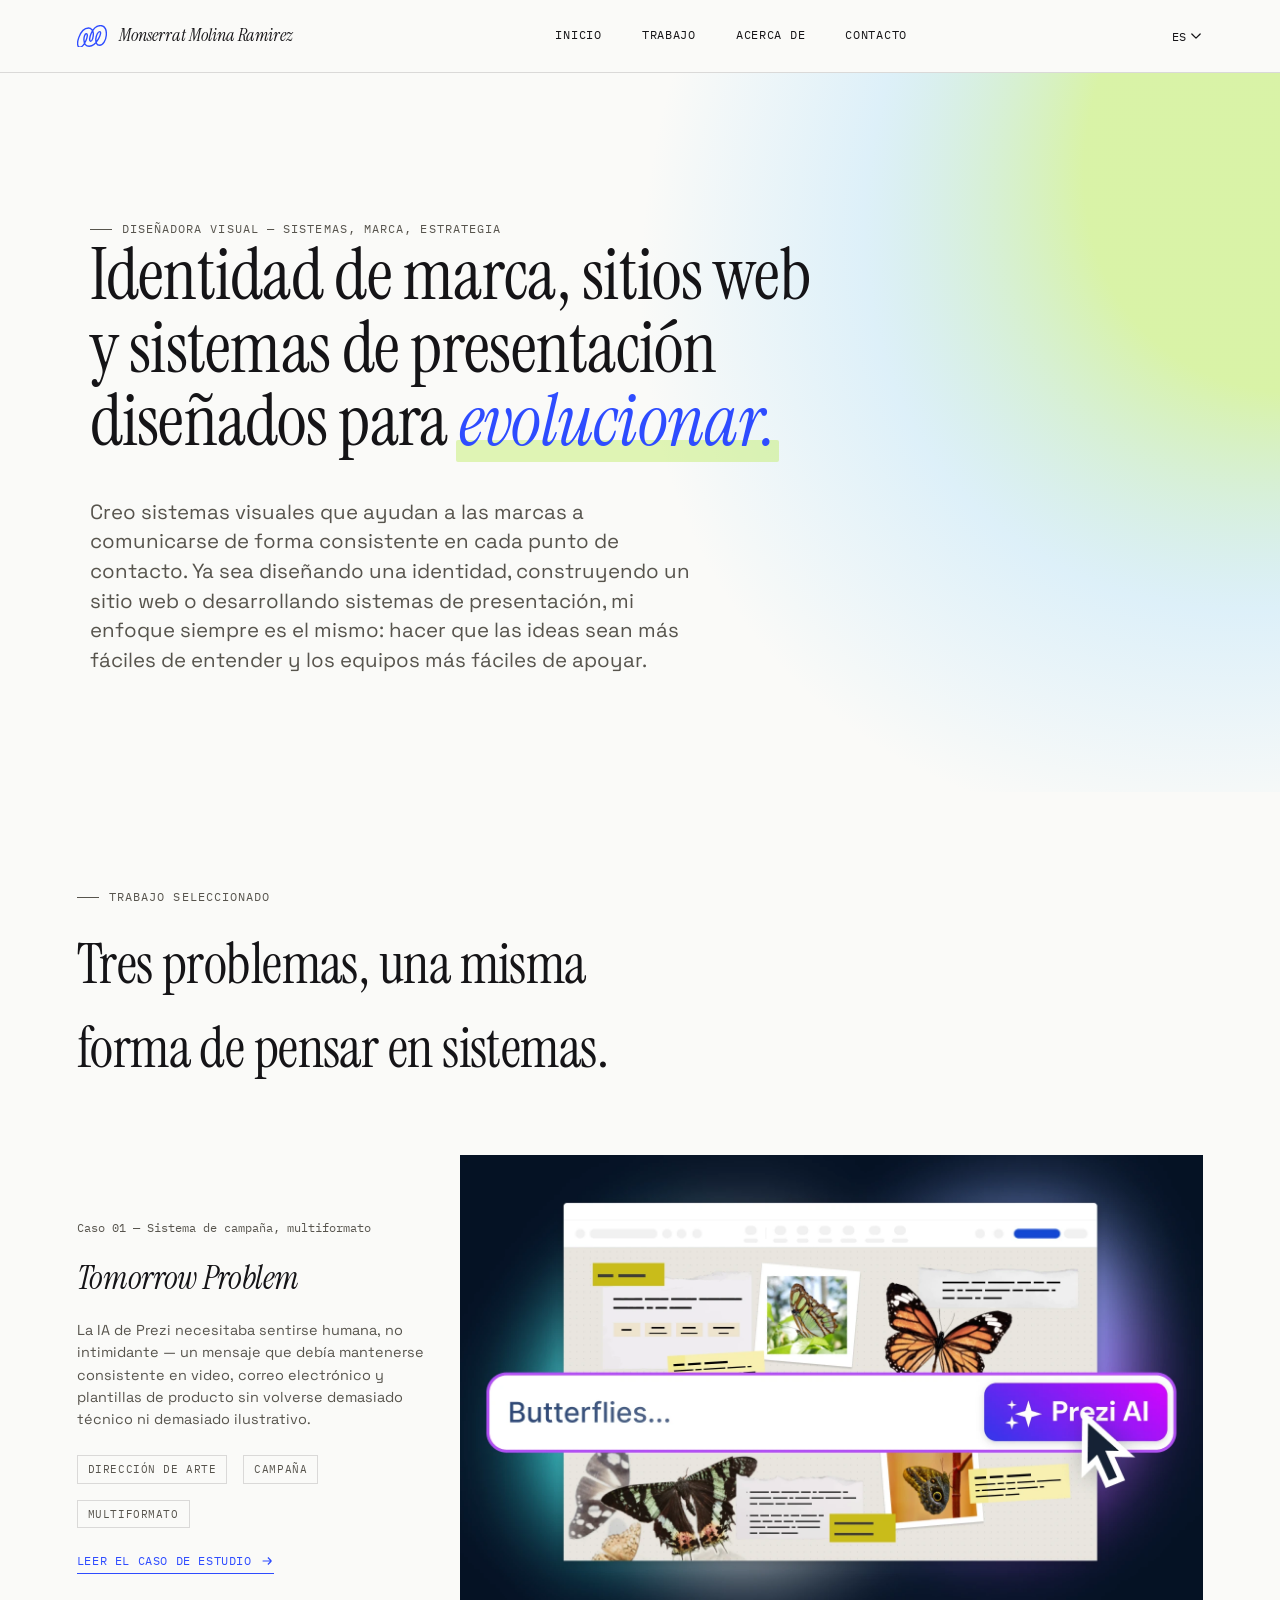
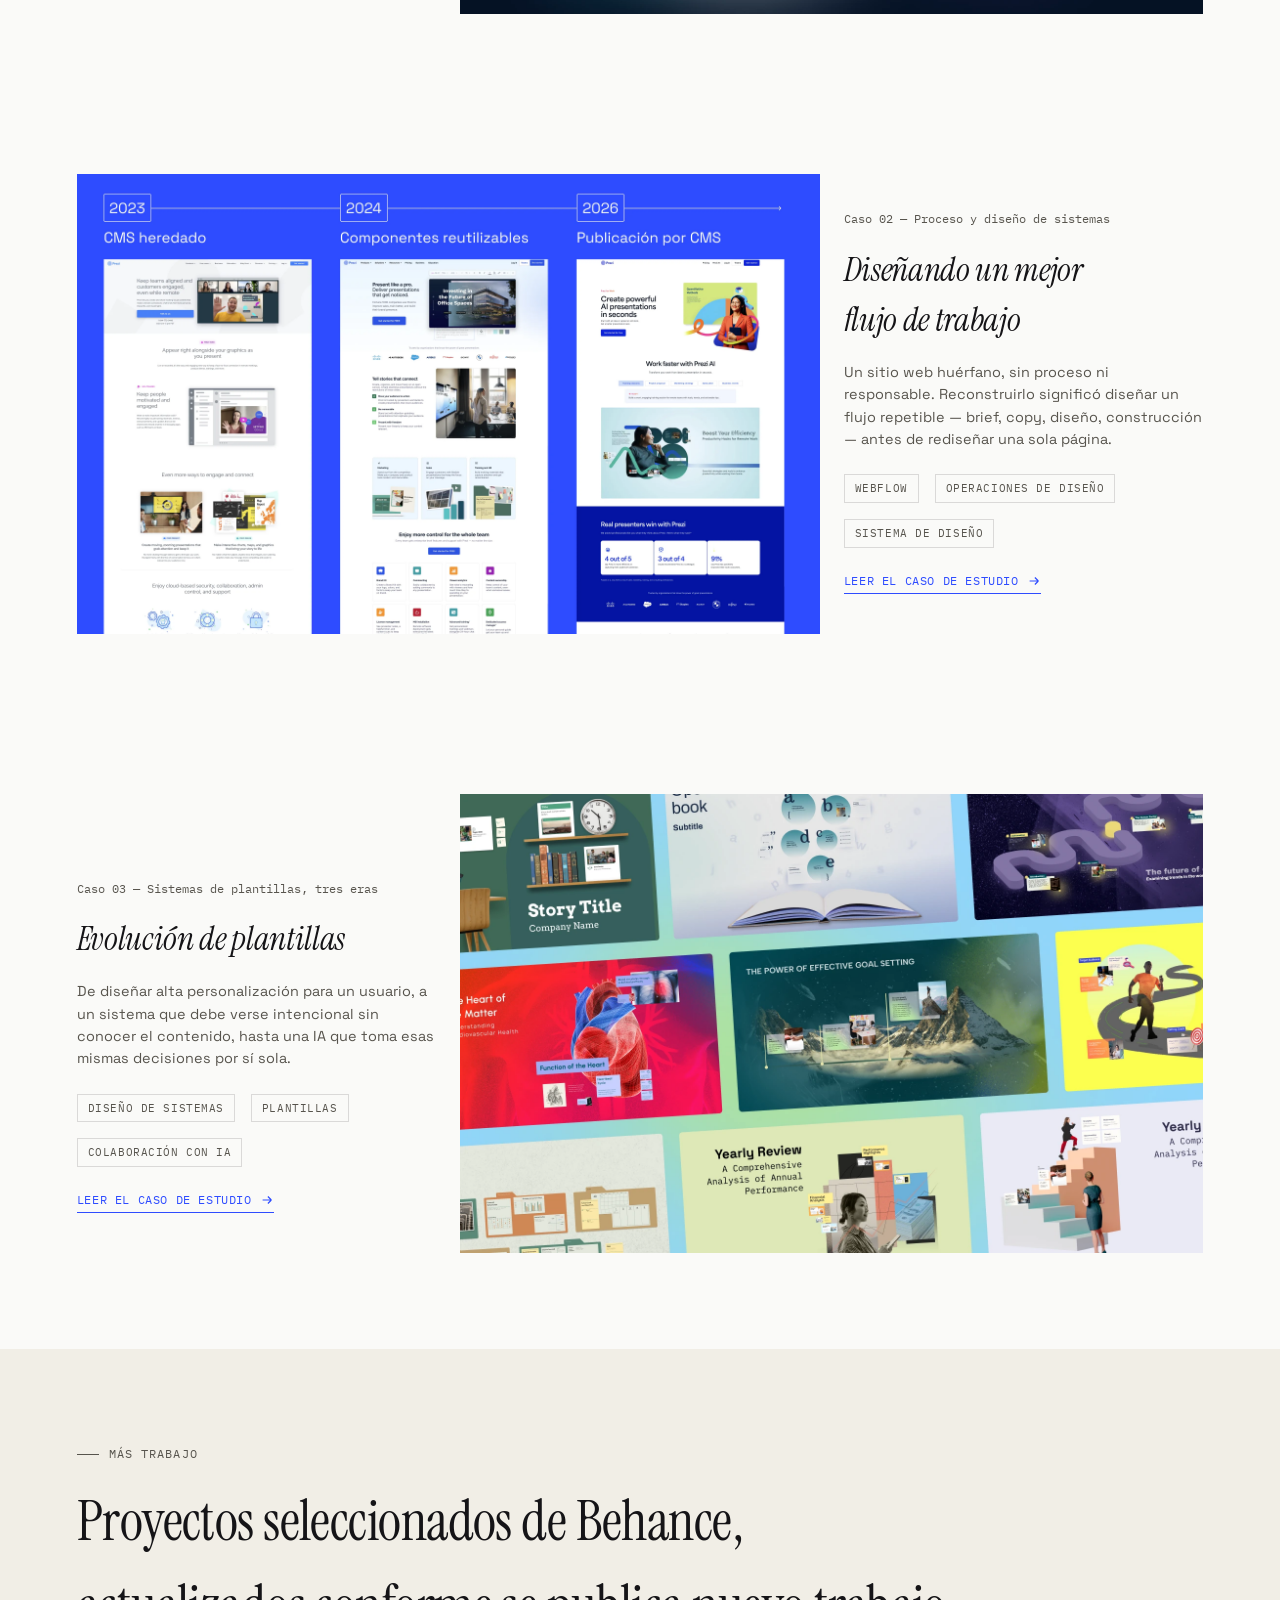
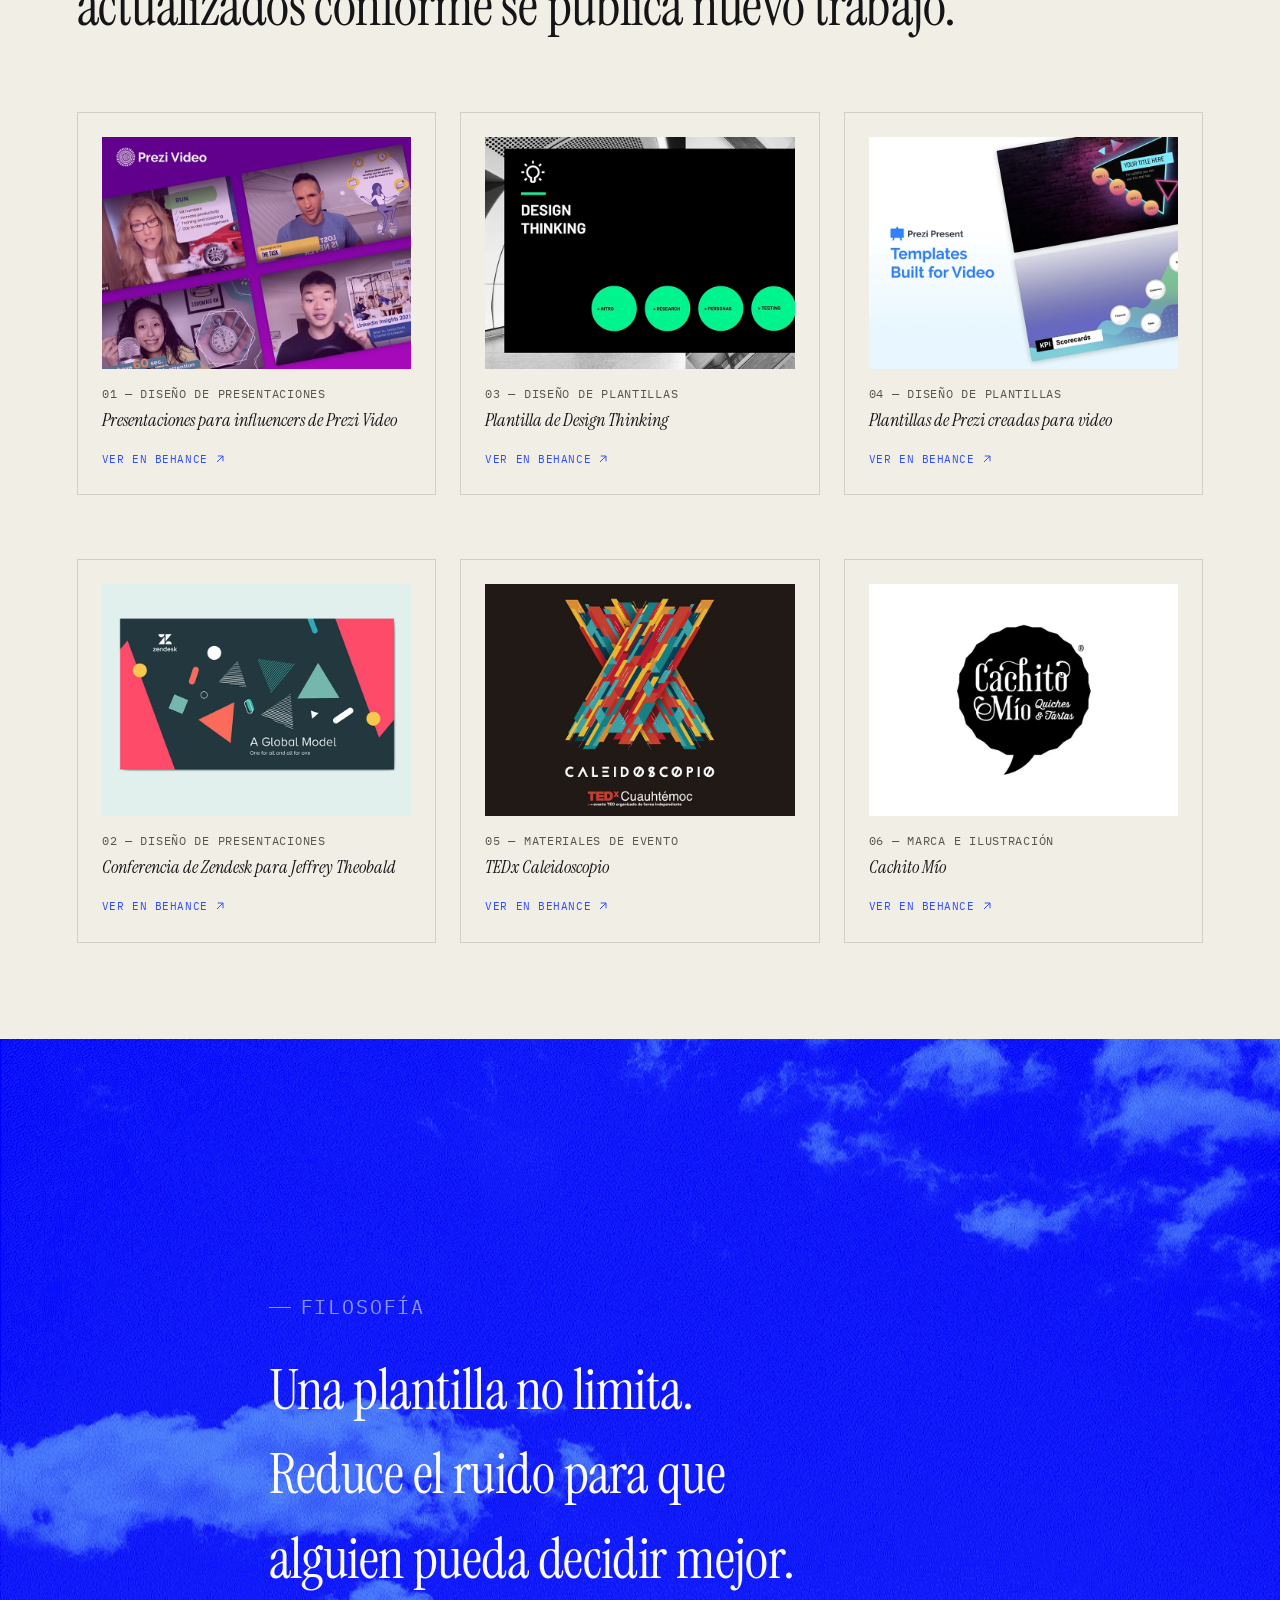
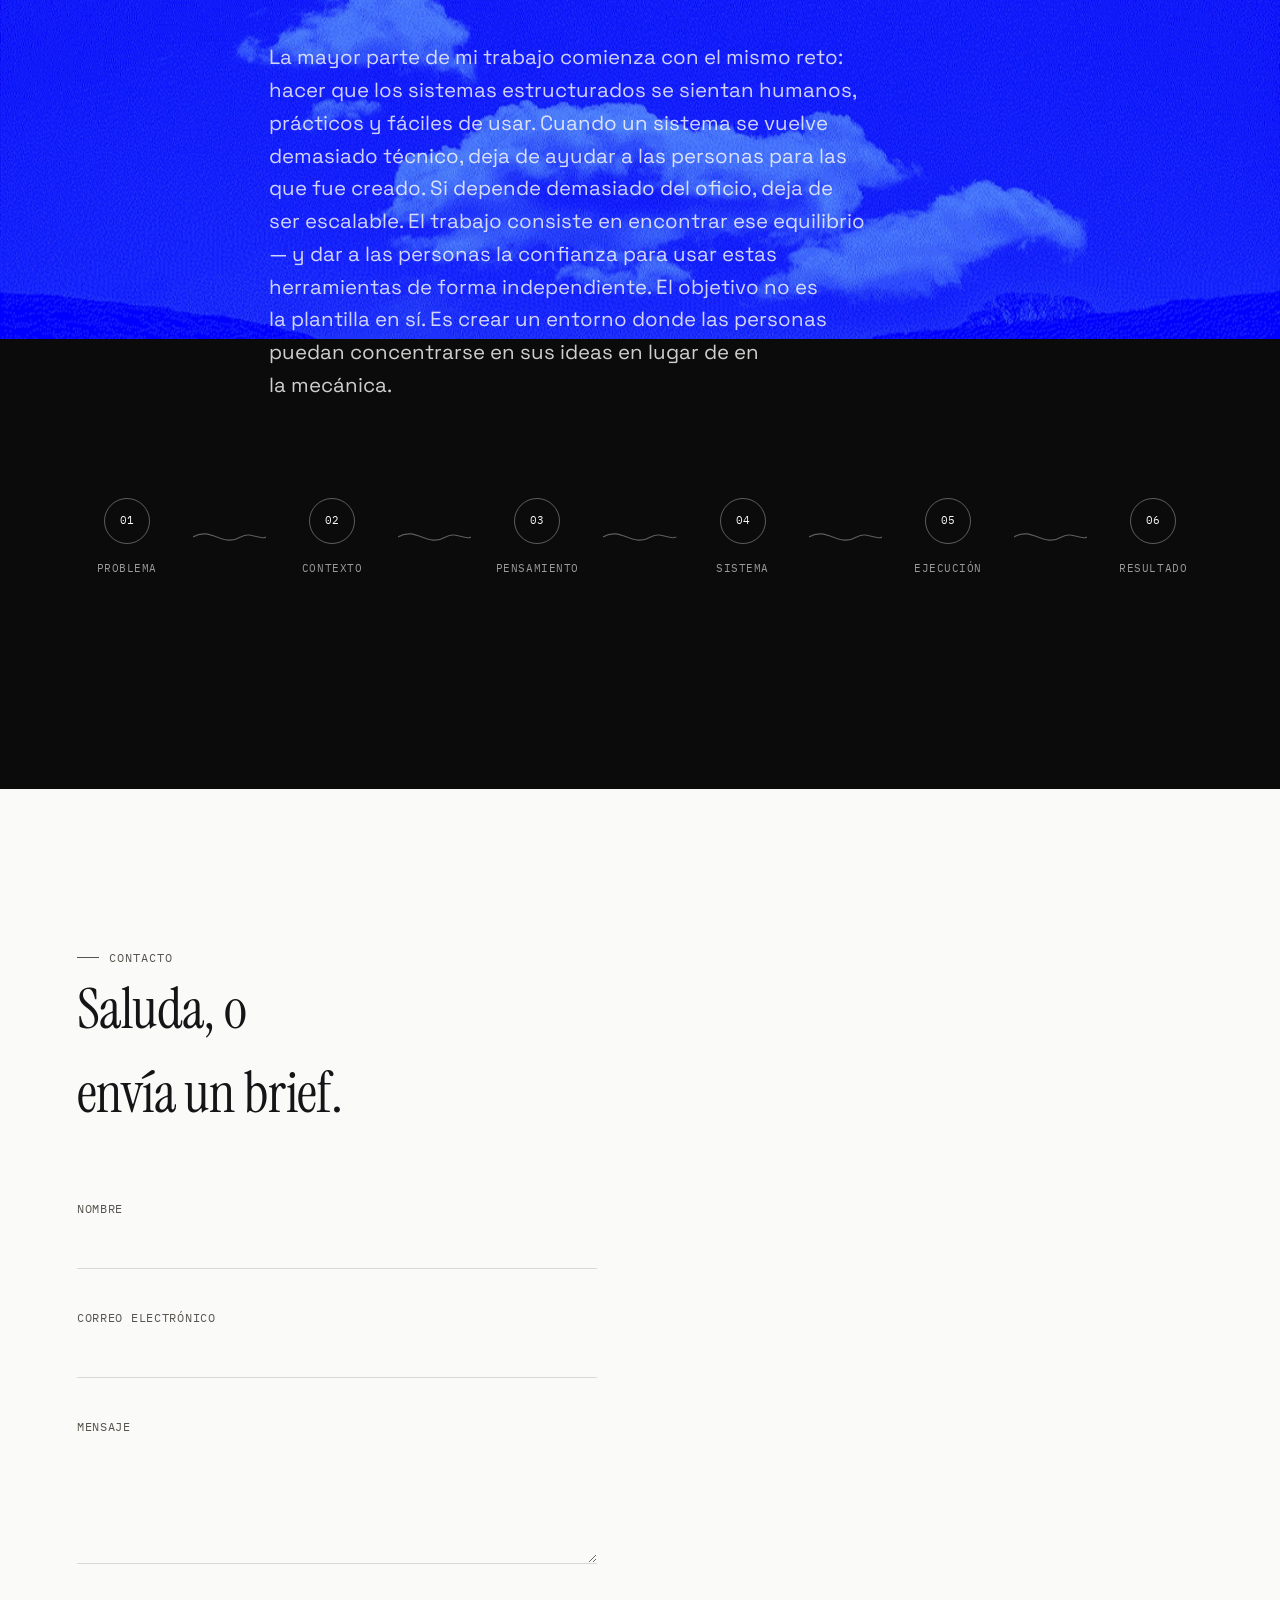
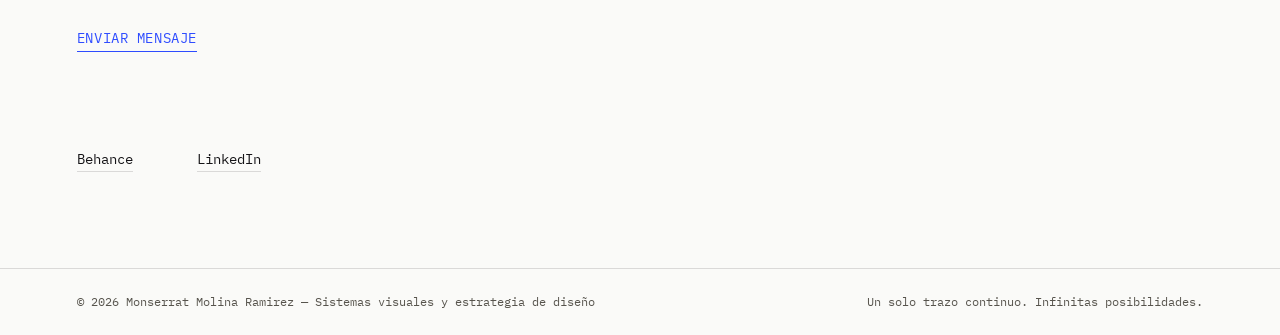
==== commit bb897a25: "Add sticky parallax image reveal to the Philosophy section Replaces the JS-only translateY drift wit" ====
--- a/es/index.html
+++ b/es/index.html
@@ -226,16 +226,23 @@
 }
 
 /* ============ PHILOSOPHY ============ */
-.philosophy{ position:relative; padding-block: var(--s6); background: var(--black); color: var(--paper); overflow:hidden; }
-.philosophy-bg{ position:absolute; inset:0; overflow:hidden; z-index:0; }
-.philosophy-bg img{ position:absolute; top:-10%; left:0; width:100%; height:120%; object-fit:cover; display:block; will-change:transform; }
-.philosophy .container{ position:relative; z-index:1; }
+.philosophy{ position:relative; min-height: 150vh; background: var(--black); color: var(--paper); overflow:hidden; }
+.philosophy-sticky-frame{ position:sticky; top:0; height:100vh; overflow:hidden; z-index:0; }
+.philosophy-bg{ position:absolute; inset:0; overflow:hidden; }
+.philosophy-bg img{ position:absolute; top:-25%; left:0; width:100%; height:150%; object-fit:cover; display:block; will-change:transform; }
+.philosophy-overlay{ position:absolute; inset:0; z-index:1; display:flex; align-items:center; }
+.philosophy-overlay .container{ width:100%; padding-block: var(--s6); }
 .philosophy .grid{ align-items:start; }
 .philosophy-text{ grid-column: 3 / 10; }
 .philosophy h2{ font-size: var(--fs-h1); margin-top: var(--s3); }
 .philosophy p{ margin-top: var(--s4); font-size: var(--fs-lead); line-height: 1.6; color: rgba(250,250,248,0.82); max-width: 46ch; }
 @media (max-width: 1024px){ .philosophy-text{ grid-column: 1 / 9; } }
 @media (max-width: 640px){ .philosophy-text{ grid-column: 1 / 5; } }
+@media (max-width: 1024px){
+  .philosophy{ min-height: auto; }
+  .philosophy-sticky-frame{ position:relative; height:60vh; }
+  .philosophy-overlay{ position:relative; inset:auto; }
+}
 
 .flow{ grid-column: 1 / 13; margin-top: var(--s6); display:flex; align-items:center; justify-content: space-between; gap: var(--s2); flex-wrap: wrap; }
 .flow-step{ display:flex; flex-direction:column; align-items:center; gap: var(--s2); text-align:center; width: 100px; }
@@ -597,9 +604,12 @@
 </section>
 
 <section class="philosophy" id="philosophy" data-section="philosophy">
-  <div class="philosophy-bg" aria-hidden="true">
-    <img id="philosophy-img" src="../assets/gradient_background.webp" alt="">
+  <div class="philosophy-sticky-frame">
+    <div class="philosophy-bg" aria-hidden="true">
+      <img id="philosophy-img" src="../assets/gradient_background.webp" alt="">
+    </div>
   </div>
+  <div class="philosophy-overlay">
   <div class="container">
     <div class="grid">
       <div class="philosophy-text" data-reveal="">
@@ -624,6 +634,7 @@
         <div class="flow-step"><div class="dot">06</div><div class="label" data-i18n="flow6">Resultado</div></div>
       </div>
     </div>
+  </div>
   </div>
 </section>
 
@@ -1003,13 +1014,14 @@
   var philosophyImg = document.getElementById('philosophy-img');
   if(philosophySection && philosophyImg && !reducedMotion){
     var philosophyTicking = false;
+    var isPhilosophyMobile = function(){ return window.innerWidth <= 1024; };
     var updatePhilosophyImg = function(){
+      if(isPhilosophyMobile()){ philosophyTicking = false; return; }
       var rect = philosophySection.getBoundingClientRect();
       var vh = window.innerHeight;
-      var total = rect.height + vh;
-      var scrolled = vh - rect.top;
-      var progress = Math.min(1, Math.max(0, scrolled / total));
-      var offset = (progress - 0.5) * 100;
+      var totalScrollable = Math.max(0, rect.height - vh);
+      var scrolledWithin = Math.min(totalScrollable, Math.max(0, -rect.top));
+      var offset = -scrolledWithin * 0.4;
       philosophyImg.style.transform = 'translateY(' + offset.toFixed(1) + 'px)';
       philosophyTicking = false;
     };
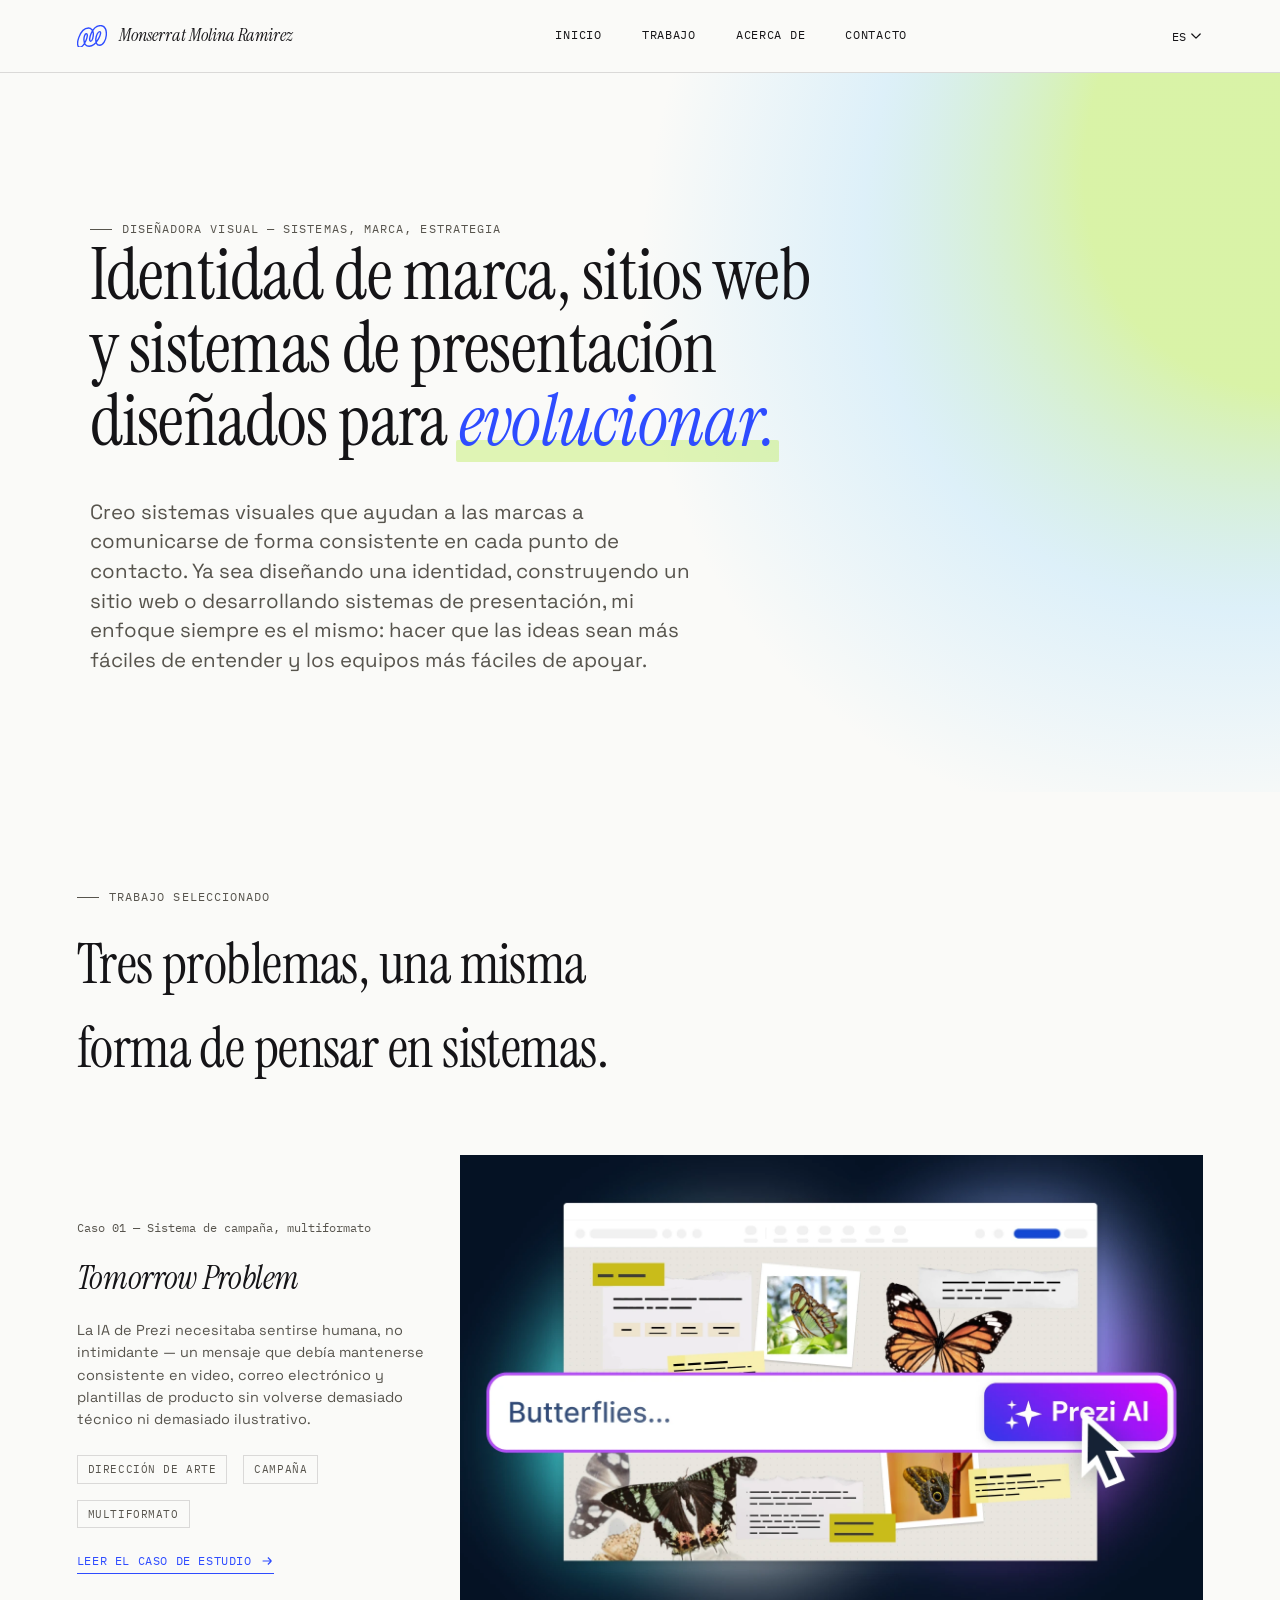
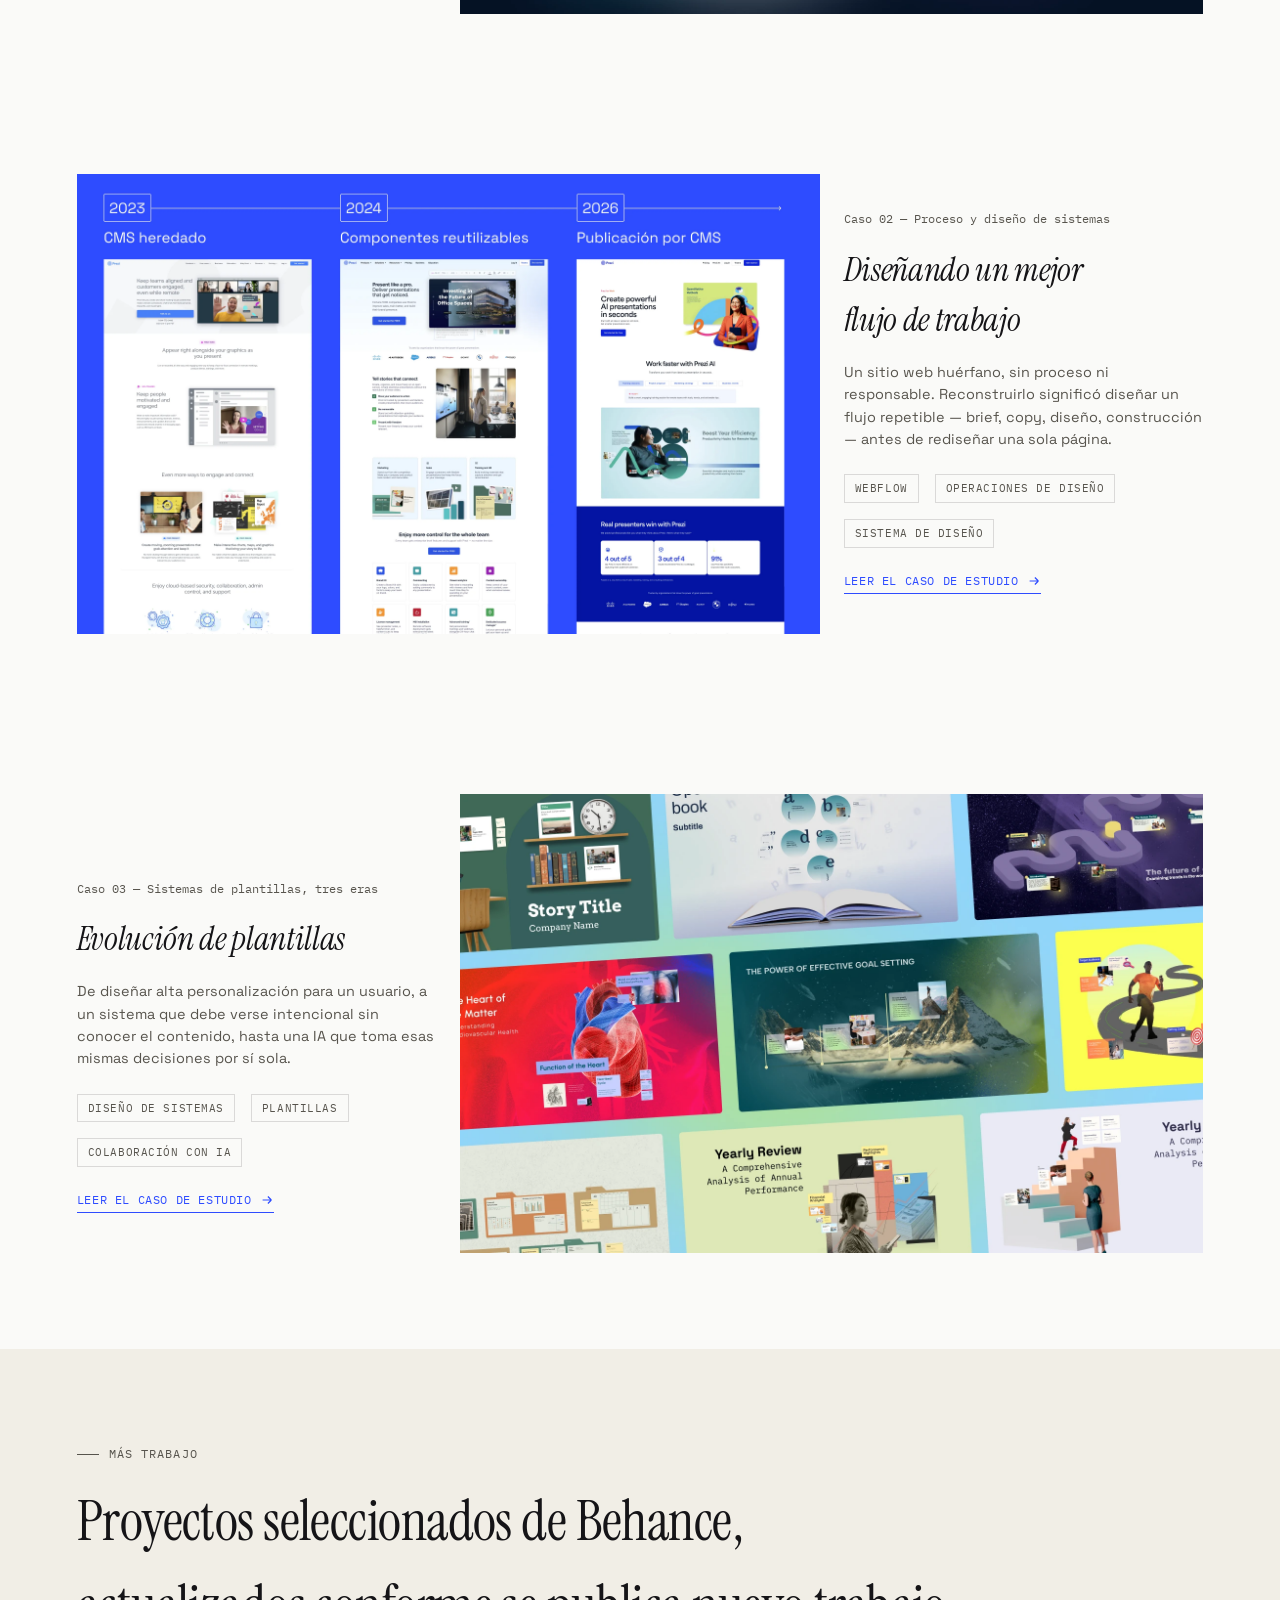
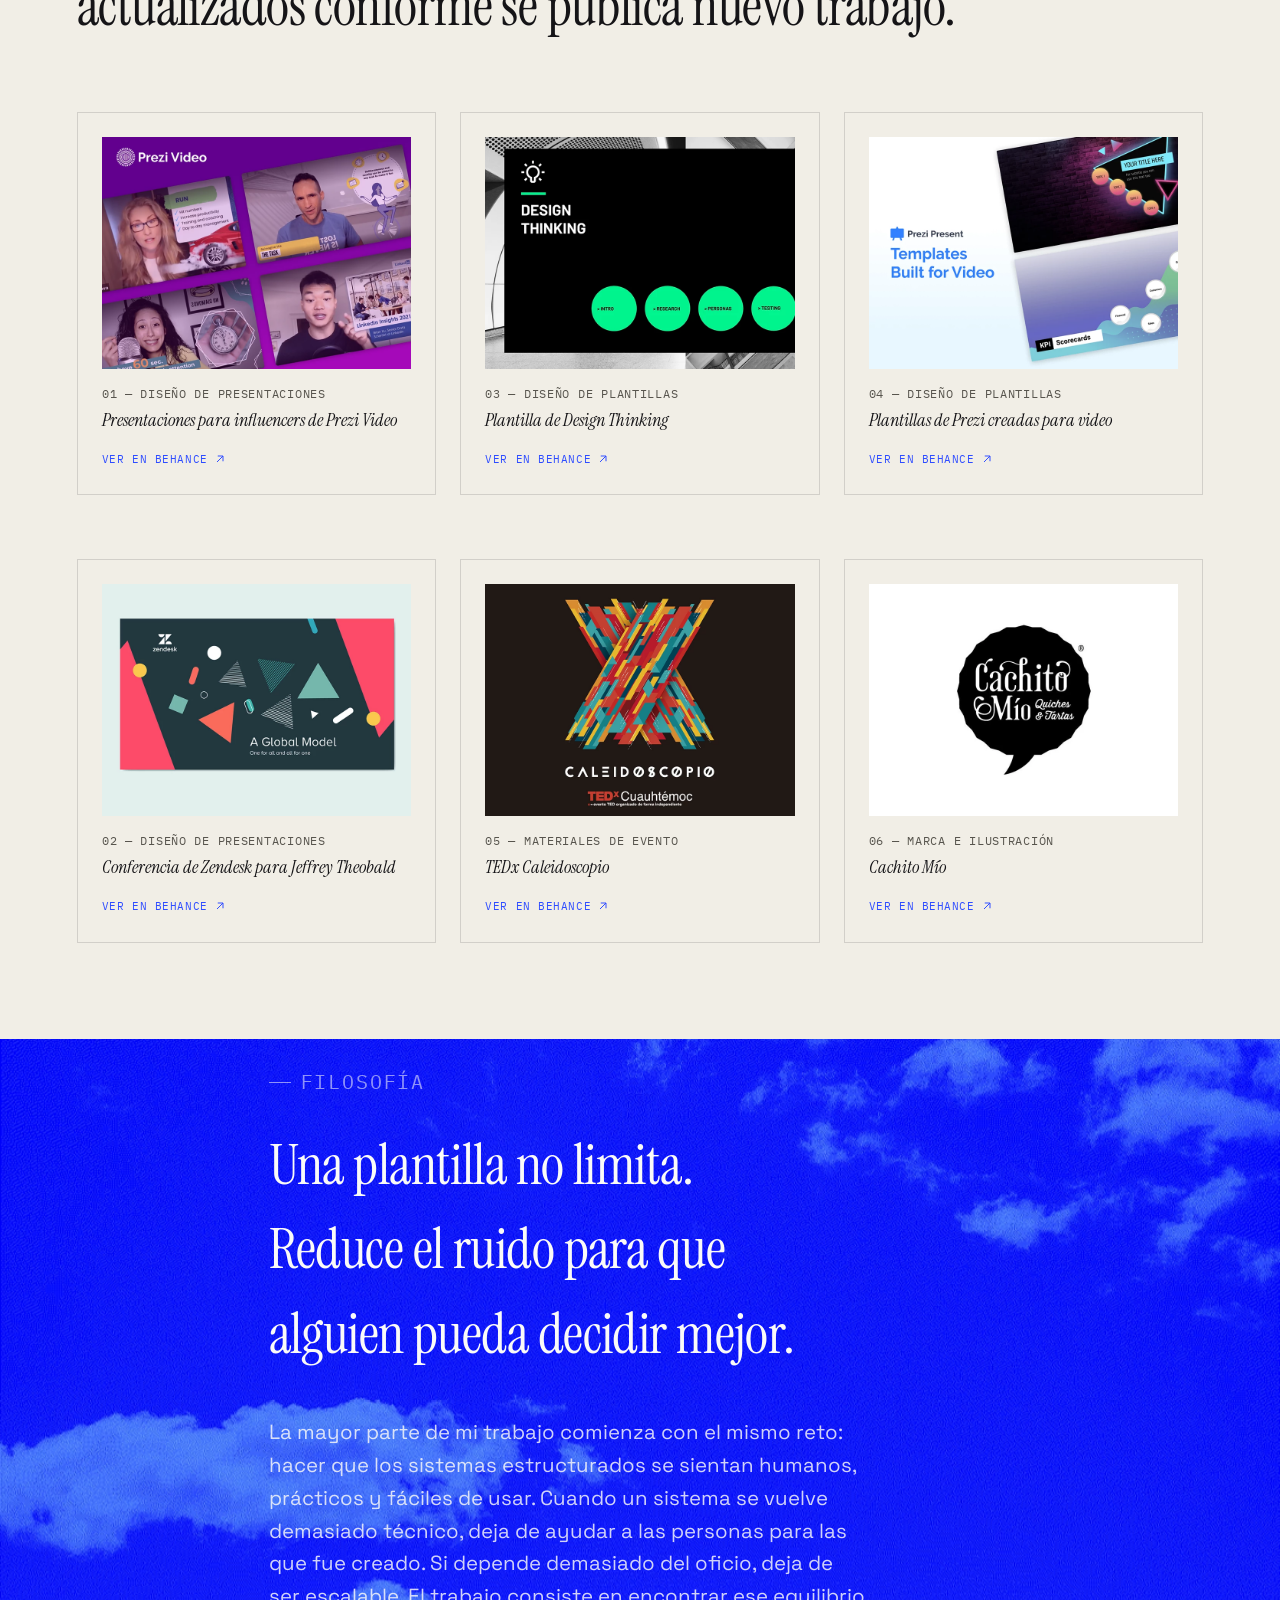
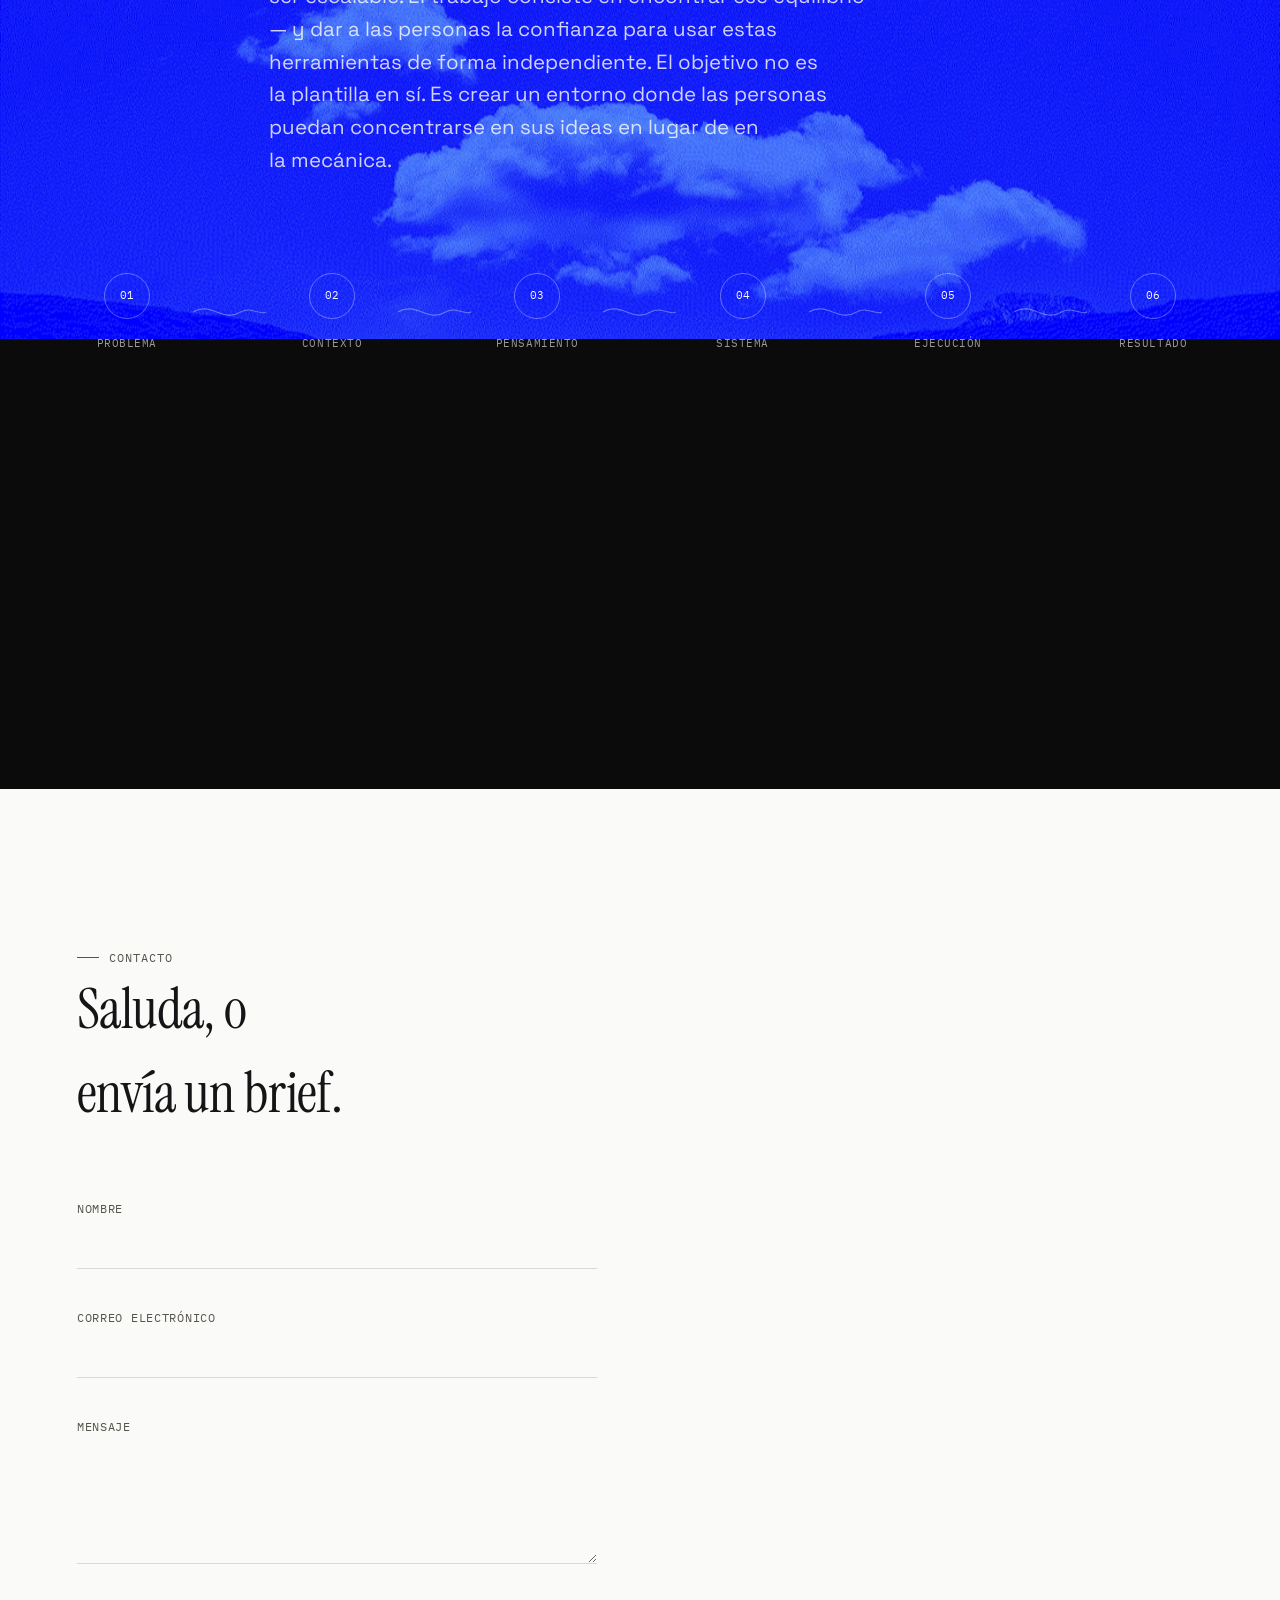
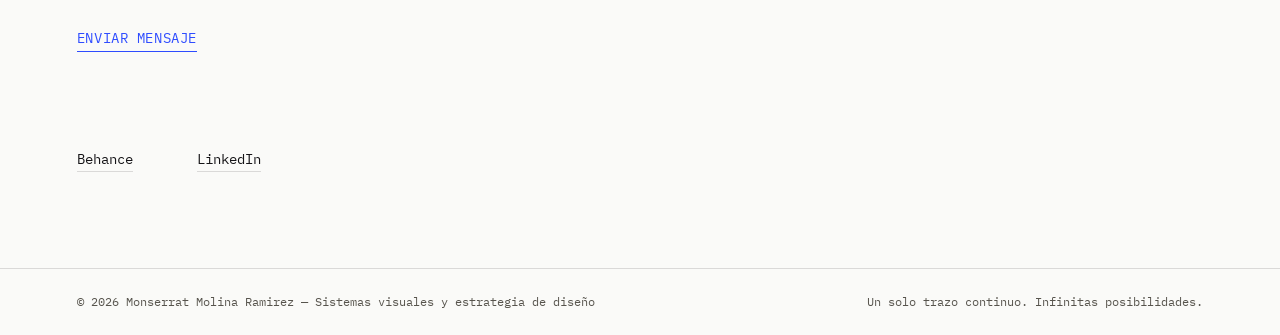
==== commit ccf8fefb: "Fix Philosophy section black gap and overlay/image misalignment The section's height came from an ar" ====
--- a/es/index.html
+++ b/es/index.html
@@ -226,11 +226,12 @@
 }
 
 /* ============ PHILOSOPHY ============ */
-.philosophy{ position:relative; min-height: 150vh; background: var(--black); color: var(--paper); overflow:hidden; }
+.philosophy{ position:relative; background: var(--black); color: var(--paper); overflow:hidden; }
+.philosophy-spacer{ position:relative; height: 150vh; }
 .philosophy-sticky-frame{ position:sticky; top:0; height:100vh; overflow:hidden; z-index:0; }
 .philosophy-bg{ position:absolute; inset:0; overflow:hidden; }
 .philosophy-bg img{ position:absolute; top:-25%; left:0; width:100%; height:150%; object-fit:cover; display:block; will-change:transform; }
-.philosophy-overlay{ position:absolute; inset:0; z-index:1; display:flex; align-items:center; }
+.philosophy-overlay{ position:absolute; top:0; left:0; right:0; height:100vh; z-index:1; display:flex; align-items:center; }
 .philosophy-overlay .container{ width:100%; padding-block: var(--s6); }
 .philosophy .grid{ align-items:start; }
 .philosophy-text{ grid-column: 3 / 10; }
@@ -239,9 +240,9 @@
 @media (max-width: 1024px){ .philosophy-text{ grid-column: 1 / 9; } }
 @media (max-width: 640px){ .philosophy-text{ grid-column: 1 / 5; } }
 @media (max-width: 1024px){
-  .philosophy{ min-height: auto; }
+  .philosophy-spacer{ height: auto; }
   .philosophy-sticky-frame{ position:relative; height:60vh; }
-  .philosophy-overlay{ position:relative; inset:auto; }
+  .philosophy-overlay{ position:relative; top:auto; height:auto; }
 }
 
 .flow{ grid-column: 1 / 13; margin-top: var(--s6); display:flex; align-items:center; justify-content: space-between; gap: var(--s2); flex-wrap: wrap; }
@@ -604,6 +605,7 @@
 </section>
 
 <section class="philosophy" id="philosophy" data-section="philosophy">
+  <div class="philosophy-spacer">
   <div class="philosophy-sticky-frame">
     <div class="philosophy-bg" aria-hidden="true">
       <img id="philosophy-img" src="../assets/gradient_background.webp" alt="">
@@ -634,6 +636,7 @@
         <div class="flow-step"><div class="dot">06</div><div class="label" data-i18n="flow6">Resultado</div></div>
       </div>
     </div>
+  </div>
   </div>
   </div>
 </section>
@@ -1010,7 +1013,7 @@
     updateHeroGradient();
   }
 
-  var philosophySection = document.querySelector('.philosophy');
+  var philosophySection = document.querySelector('.philosophy-spacer');
   var philosophyImg = document.getElementById('philosophy-img');
   if(philosophySection && philosophyImg && !reducedMotion){
     var philosophyTicking = false;
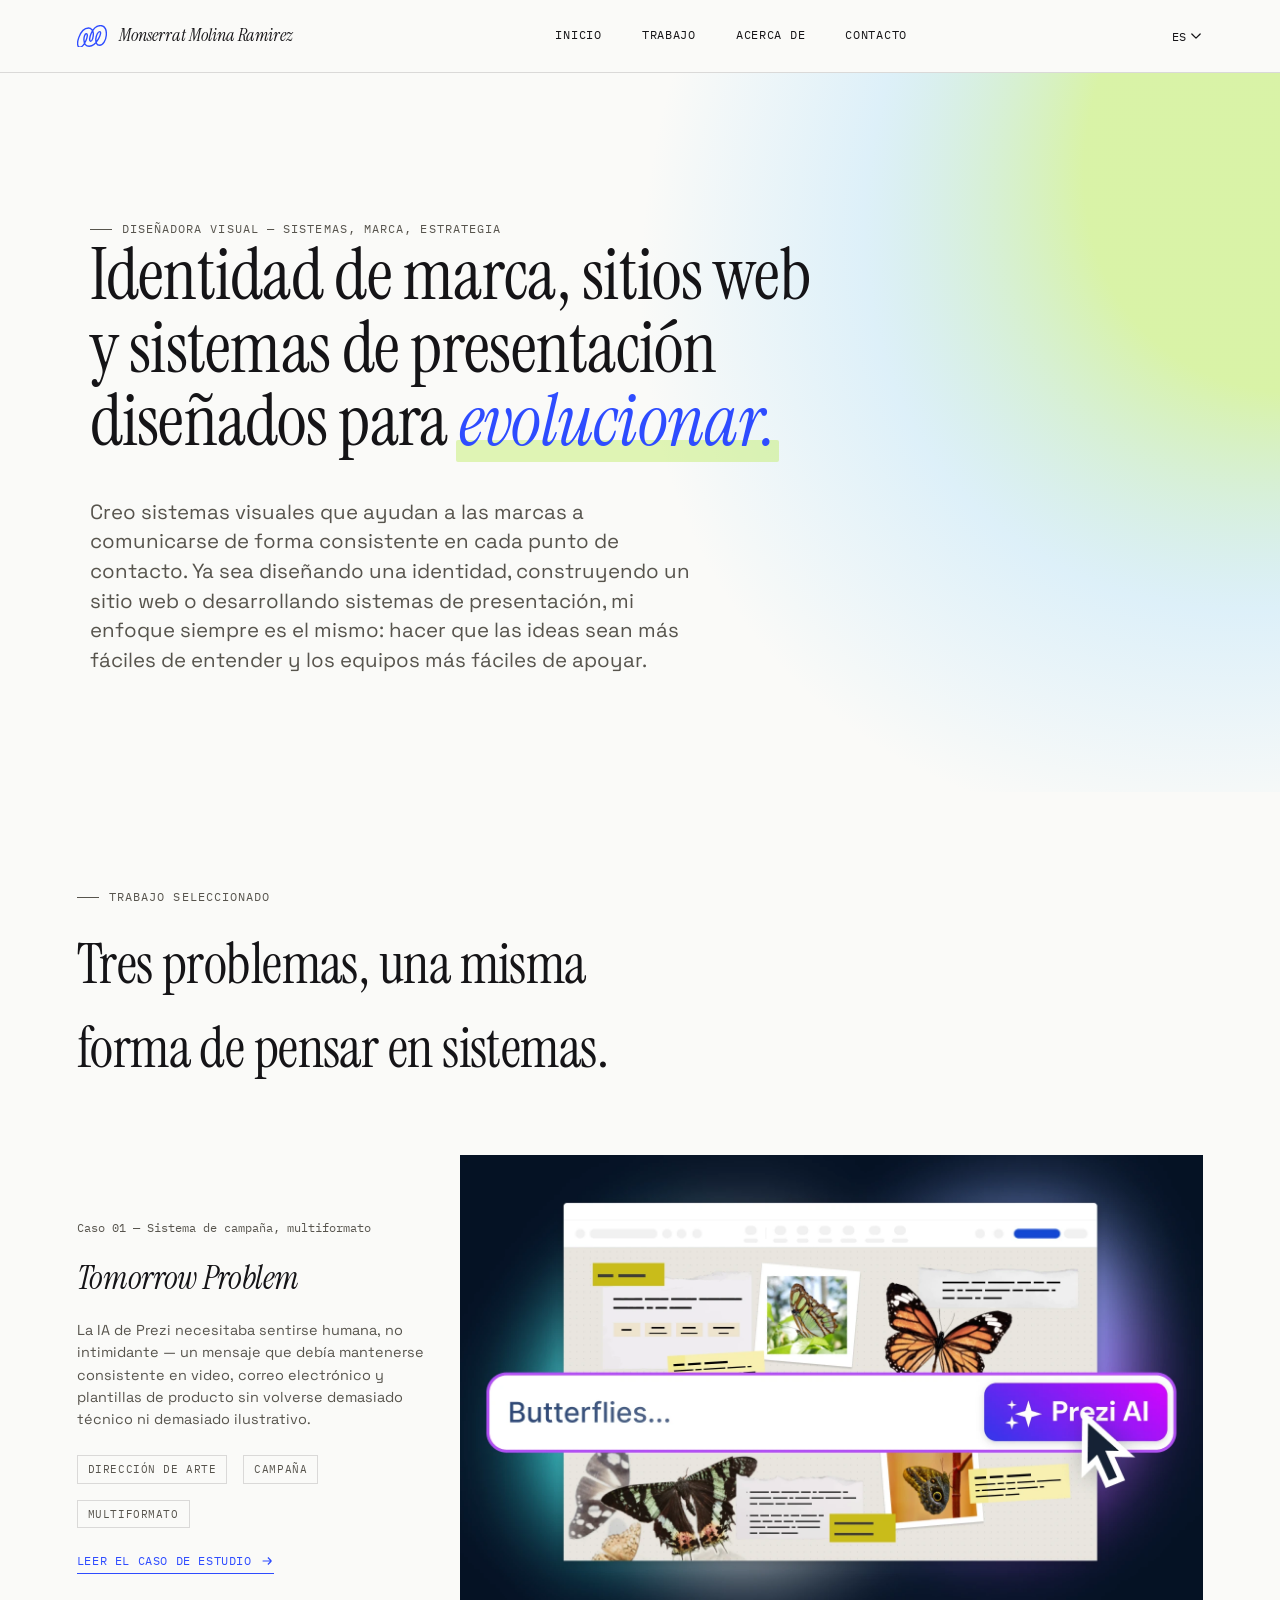
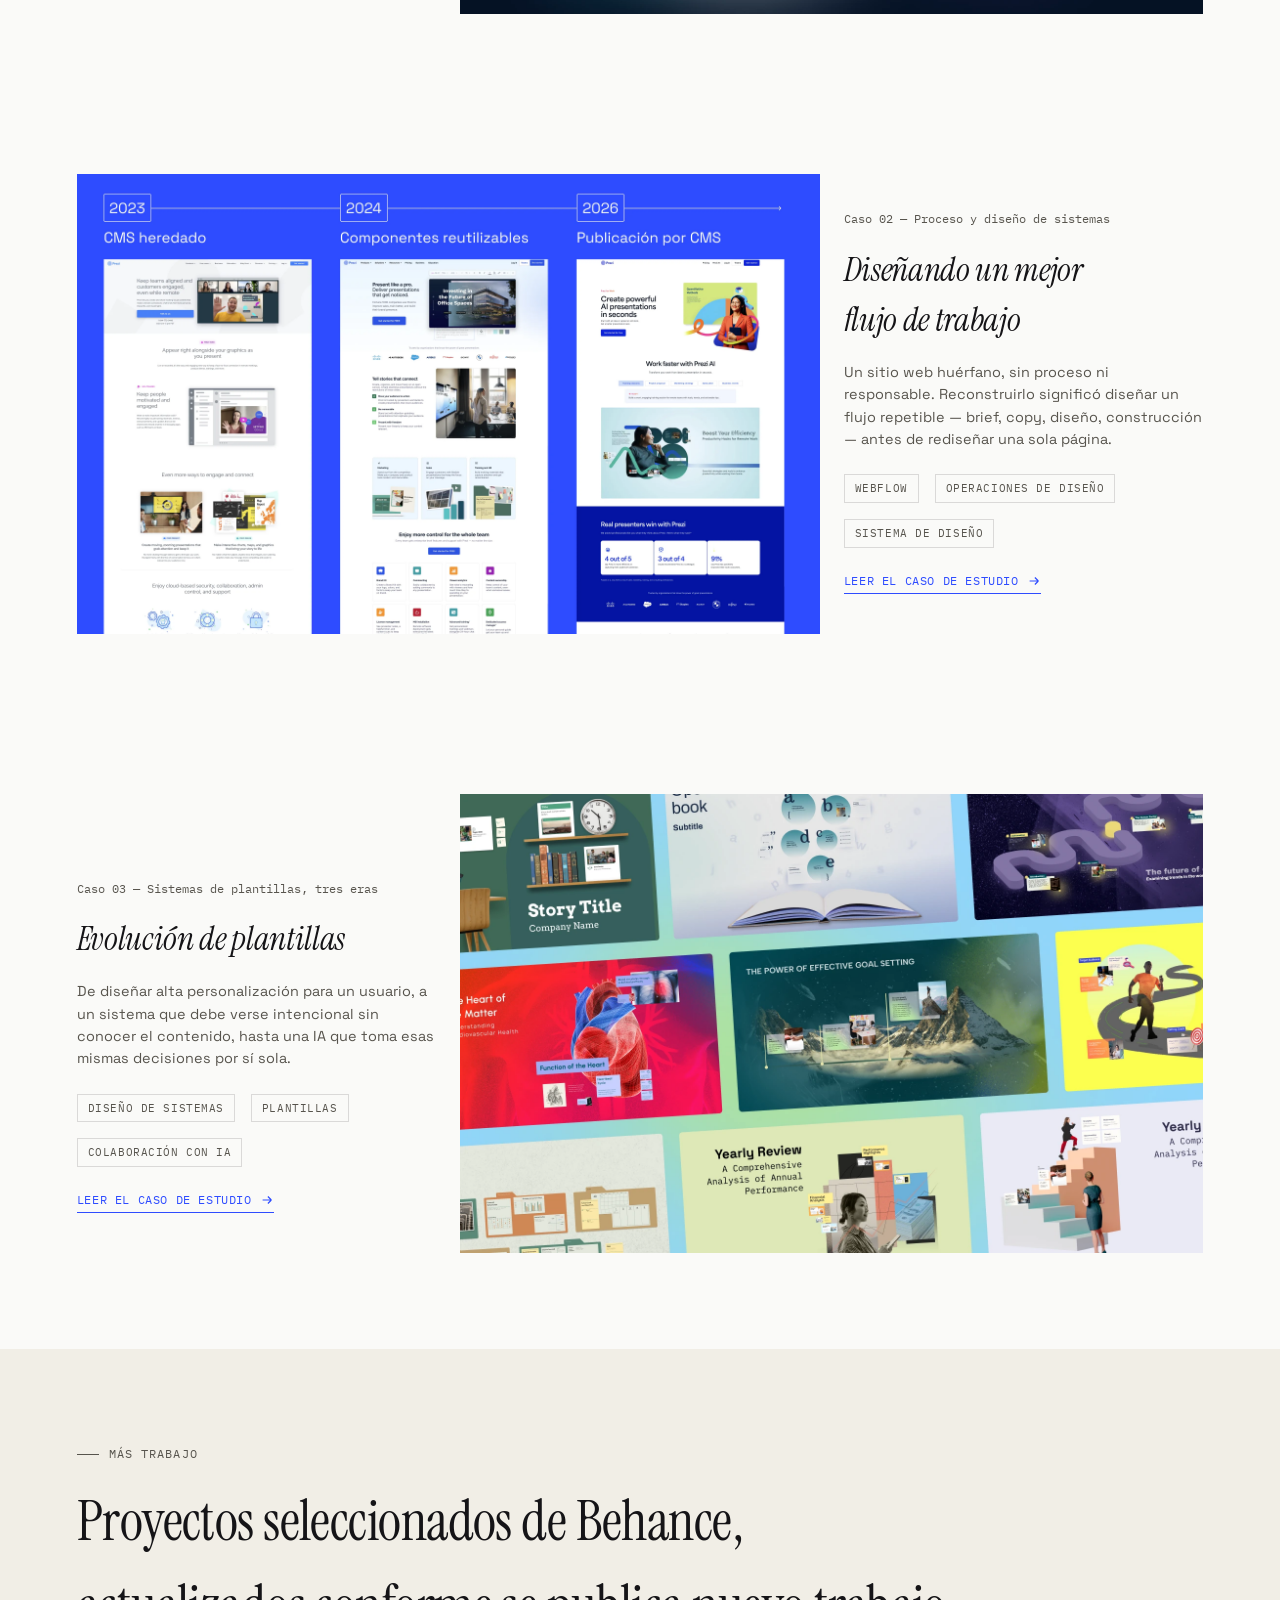
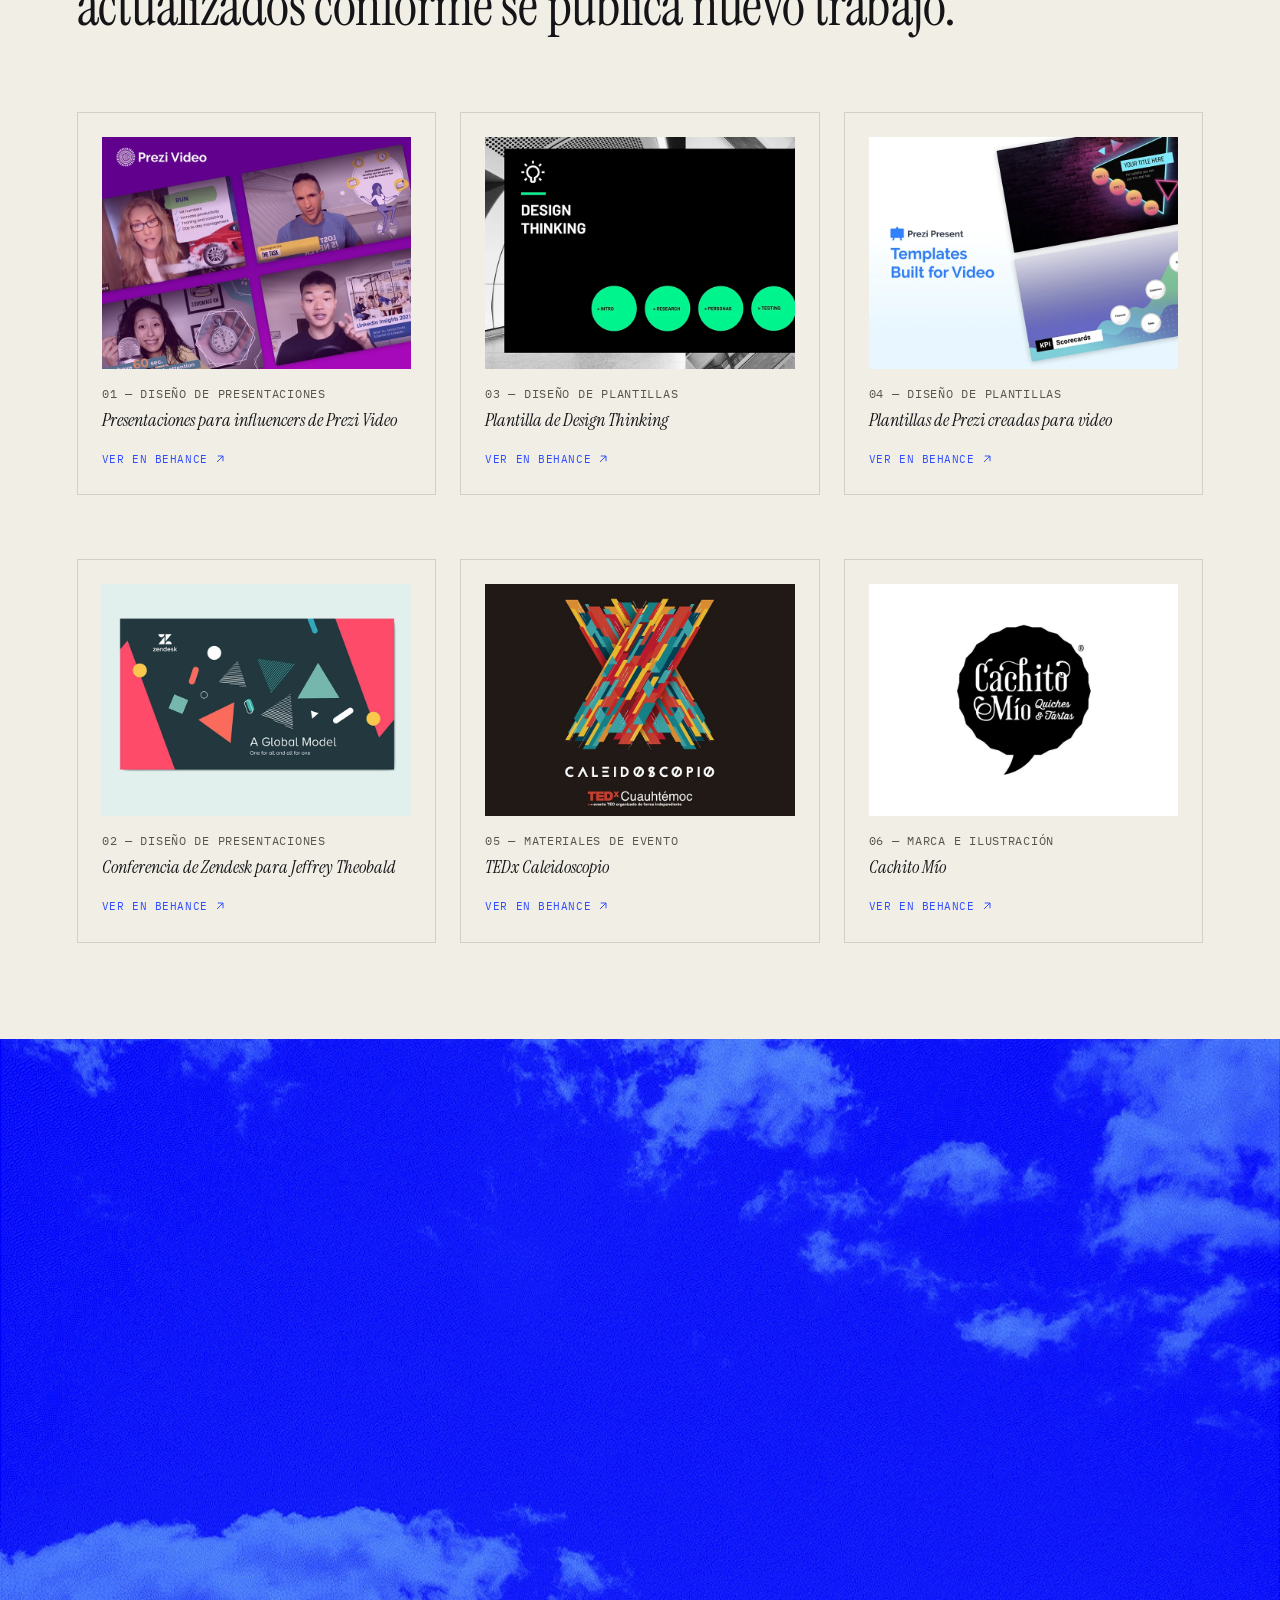
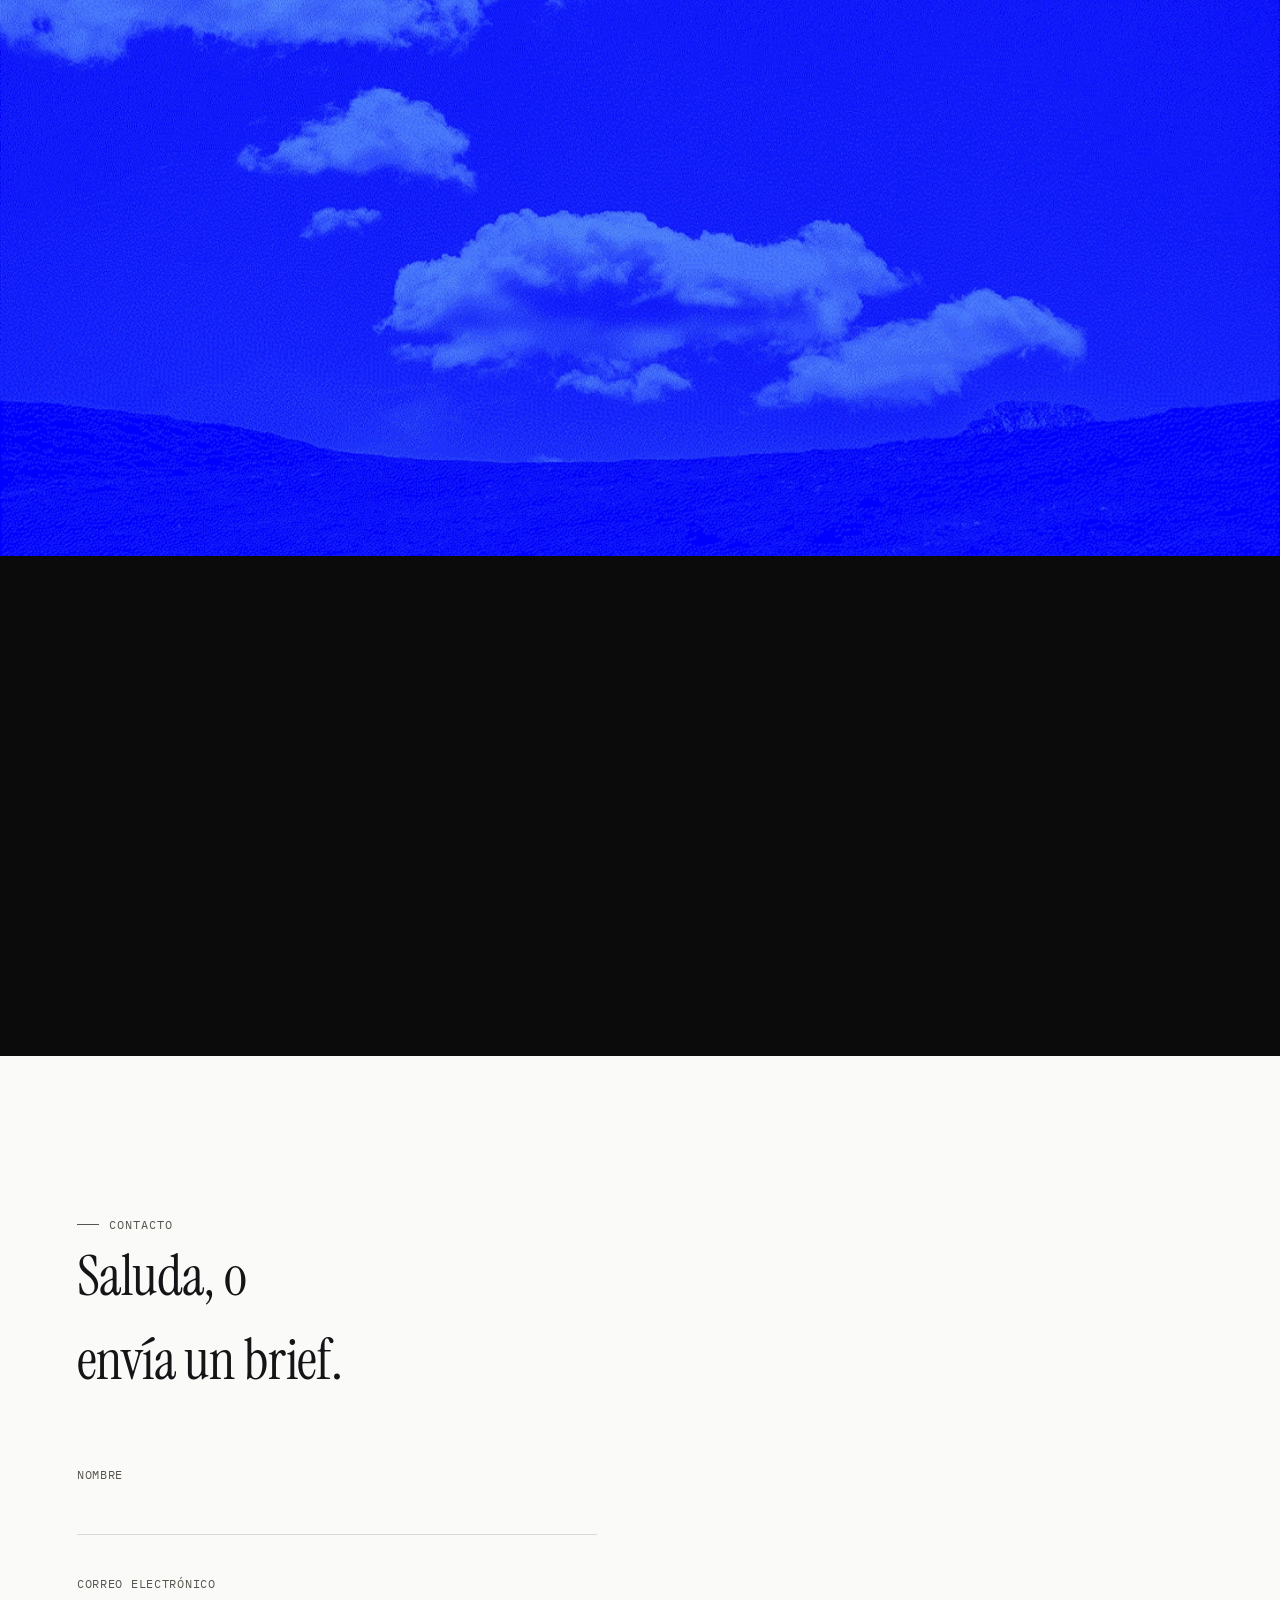
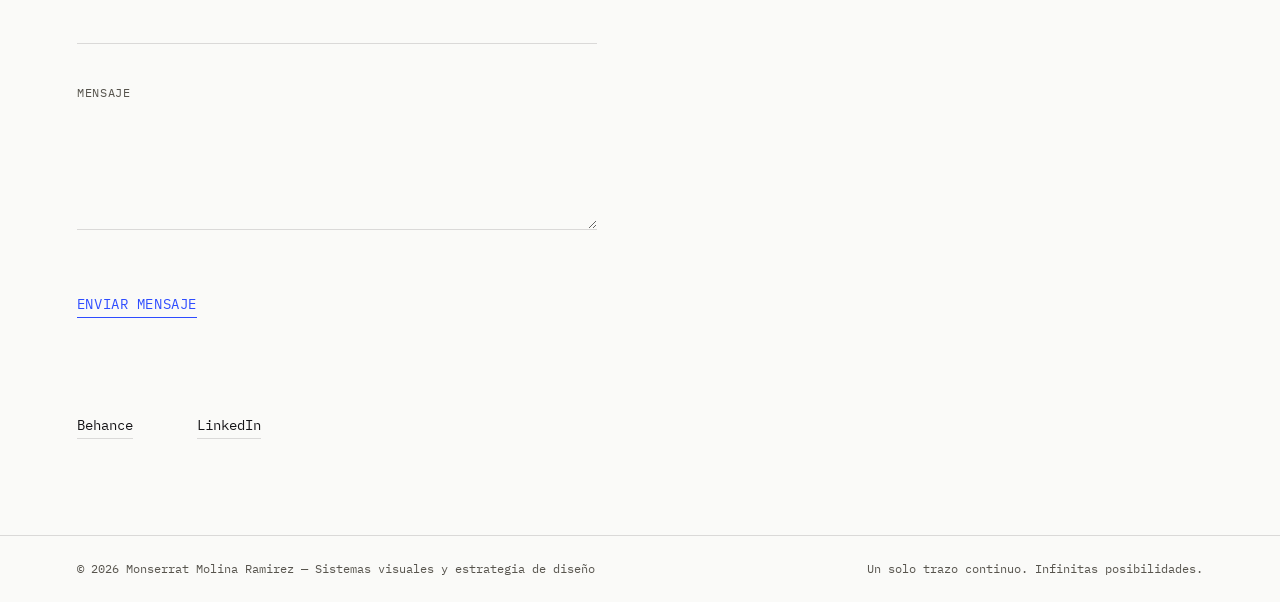
==== commit c87bfeb8: "Fix Philosophy content overflow by sizing the sticky frame to content The sticky frame was forced to" ====
--- a/es/index.html
+++ b/es/index.html
@@ -227,12 +227,11 @@
 
 /* ============ PHILOSOPHY ============ */
 .philosophy{ position:relative; background: var(--black); color: var(--paper); overflow:hidden; }
-.philosophy-spacer{ position:relative; height: 150vh; }
-.philosophy-sticky-frame{ position:sticky; top:0; height:100vh; overflow:hidden; z-index:0; }
-.philosophy-bg{ position:absolute; inset:0; overflow:hidden; }
-.philosophy-bg img{ position:absolute; top:-25%; left:0; width:100%; height:150%; object-fit:cover; display:block; will-change:transform; }
-.philosophy-overlay{ position:absolute; top:0; left:0; right:0; height:100vh; z-index:1; display:flex; align-items:center; }
-.philosophy-overlay .container{ width:100%; padding-block: var(--s6); }
+.philosophy-spacer{ position:relative; }
+.philosophy-sticky-frame{ position:sticky; top:0; min-height:100vh; overflow:hidden; z-index:0; display:flex; align-items:center; }
+.philosophy-bg{ position:absolute; inset:0; overflow:hidden; z-index:0; }
+.philosophy-bg img{ position:absolute; top:-30%; left:0; width:100%; height:160%; object-fit:cover; display:block; will-change:transform; }
+.philosophy-sticky-frame .container{ position:relative; z-index:1; width:100%; padding-block: var(--s6); }
 .philosophy .grid{ align-items:start; }
 .philosophy-text{ grid-column: 3 / 10; }
 .philosophy h2{ font-size: var(--fs-h1); margin-top: var(--s3); }
@@ -240,9 +239,7 @@
 @media (max-width: 1024px){ .philosophy-text{ grid-column: 1 / 9; } }
 @media (max-width: 640px){ .philosophy-text{ grid-column: 1 / 5; } }
 @media (max-width: 1024px){
-  .philosophy-spacer{ height: auto; }
-  .philosophy-sticky-frame{ position:relative; height:60vh; }
-  .philosophy-overlay{ position:relative; top:auto; height:auto; }
+  .philosophy-sticky-frame{ position:relative; min-height:auto; }
 }
 
 .flow{ grid-column: 1 / 13; margin-top: var(--s6); display:flex; align-items:center; justify-content: space-between; gap: var(--s2); flex-wrap: wrap; }
@@ -605,14 +602,12 @@
 </section>
 
 <section class="philosophy" id="philosophy" data-section="philosophy">
-  <div class="philosophy-spacer">
-  <div class="philosophy-sticky-frame">
+  <div class="philosophy-spacer" id="philosophy-spacer">
+  <div class="philosophy-sticky-frame" id="philosophy-sticky-frame">
     <div class="philosophy-bg" aria-hidden="true">
       <img id="philosophy-img" src="../assets/gradient_background.webp" alt="">
     </div>
-  </div>
-  <div class="philosophy-overlay">
-  <div class="container">
+    <div class="container">
     <div class="grid">
       <div class="philosophy-text" data-reveal="">
         <p class="eyebrow on-dark" data-i18n="philosophy_eyebrow">Filosofía</p>
@@ -636,7 +631,7 @@
         <div class="flow-step"><div class="dot">06</div><div class="label" data-i18n="flow6">Resultado</div></div>
       </div>
     </div>
-  </div>
+    </div>
   </div>
   </div>
 </section>
@@ -1013,29 +1008,40 @@
     updateHeroGradient();
   }
 
-  var philosophySection = document.querySelector('.philosophy-spacer');
+  var philosophySpacer = document.getElementById('philosophy-spacer');
+  var philosophyFrame = document.getElementById('philosophy-sticky-frame');
   var philosophyImg = document.getElementById('philosophy-img');
-  if(philosophySection && philosophyImg && !reducedMotion){
-    var philosophyTicking = false;
+  if(philosophySpacer && philosophyFrame && philosophyImg){
     var isPhilosophyMobile = function(){ return window.innerWidth <= 1024; };
-    var updatePhilosophyImg = function(){
-      if(isPhilosophyMobile()){ philosophyTicking = false; return; }
-      var rect = philosophySection.getBoundingClientRect();
-      var vh = window.innerHeight;
-      var totalScrollable = Math.max(0, rect.height - vh);
-      var scrolledWithin = Math.min(totalScrollable, Math.max(0, -rect.top));
-      var offset = -scrolledWithin * 0.4;
-      philosophyImg.style.transform = 'translateY(' + offset.toFixed(1) + 'px)';
-      philosophyTicking = false;
+    var setPhilosophySpacerHeight = function(){
+      if(isPhilosophyMobile()){ philosophySpacer.style.height = ''; return; }
+      var frameHeight = philosophyFrame.getBoundingClientRect().height;
+      philosophySpacer.style.height = (frameHeight + 500) + 'px';
     };
-    window.addEventListener('scroll', function(){
-      if(!philosophyTicking){
-        requestAnimationFrame(updatePhilosophyImg);
-        philosophyTicking = true;
-      }
-    }, { passive: true });
-    window.addEventListener('resize', function(){ requestAnimationFrame(updatePhilosophyImg); });
-    updatePhilosophyImg();
+    setPhilosophySpacerHeight();
+    window.addEventListener('resize', function(){ setPhilosophySpacerHeight(); });
+
+    if(!reducedMotion){
+      var philosophyTicking = false;
+      var updatePhilosophyImg = function(){
+        if(isPhilosophyMobile()){ philosophyTicking = false; return; }
+        var rect = philosophySpacer.getBoundingClientRect();
+        var vh = window.innerHeight;
+        var totalScrollable = Math.max(0, rect.height - vh);
+        var scrolledWithin = Math.min(totalScrollable, Math.max(0, -rect.top));
+        var offset = -Math.min(scrolledWithin * 0.4, 200);
+        philosophyImg.style.transform = 'translateY(' + offset.toFixed(1) + 'px)';
+        philosophyTicking = false;
+      };
+      window.addEventListener('scroll', function(){
+        if(!philosophyTicking){
+          requestAnimationFrame(updatePhilosophyImg);
+          philosophyTicking = true;
+        }
+      }, { passive: true });
+      window.addEventListener('resize', function(){ requestAnimationFrame(updatePhilosophyImg); });
+      updatePhilosophyImg();
+    }
   }
 })();
 
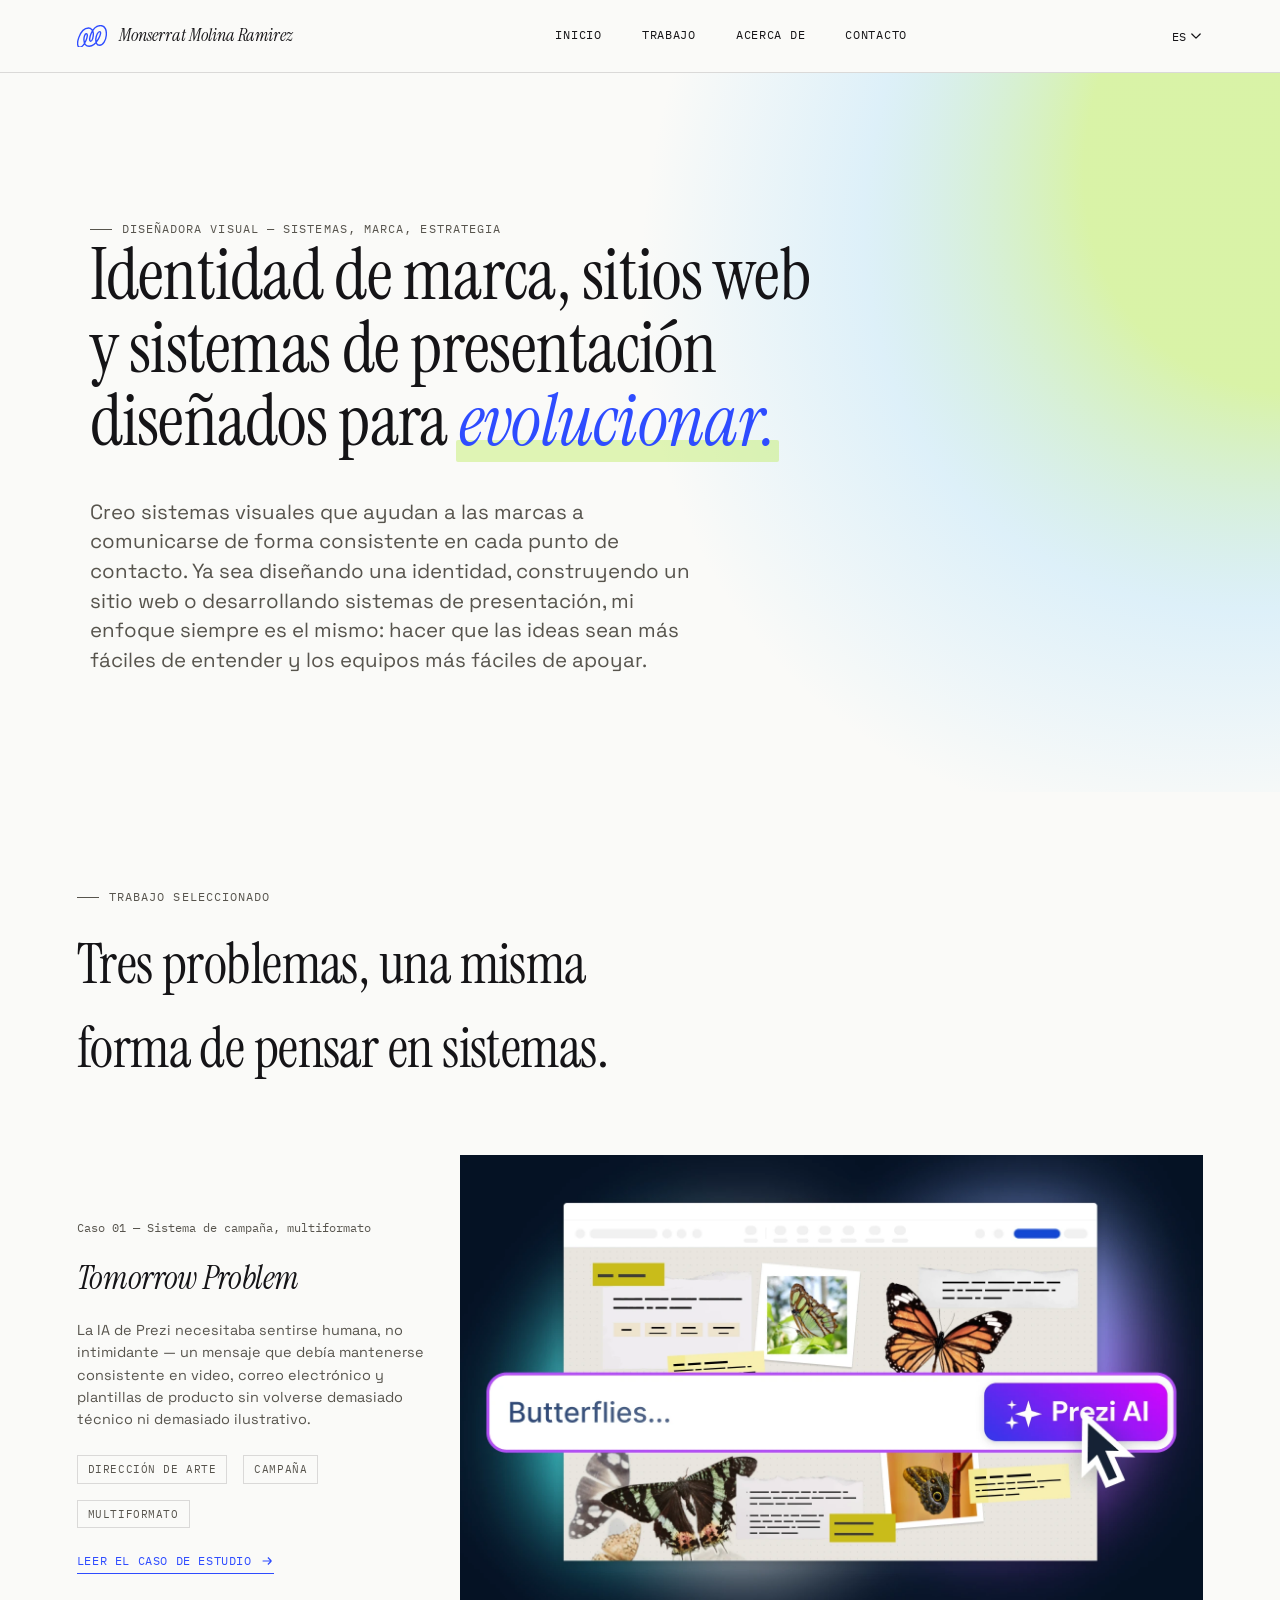
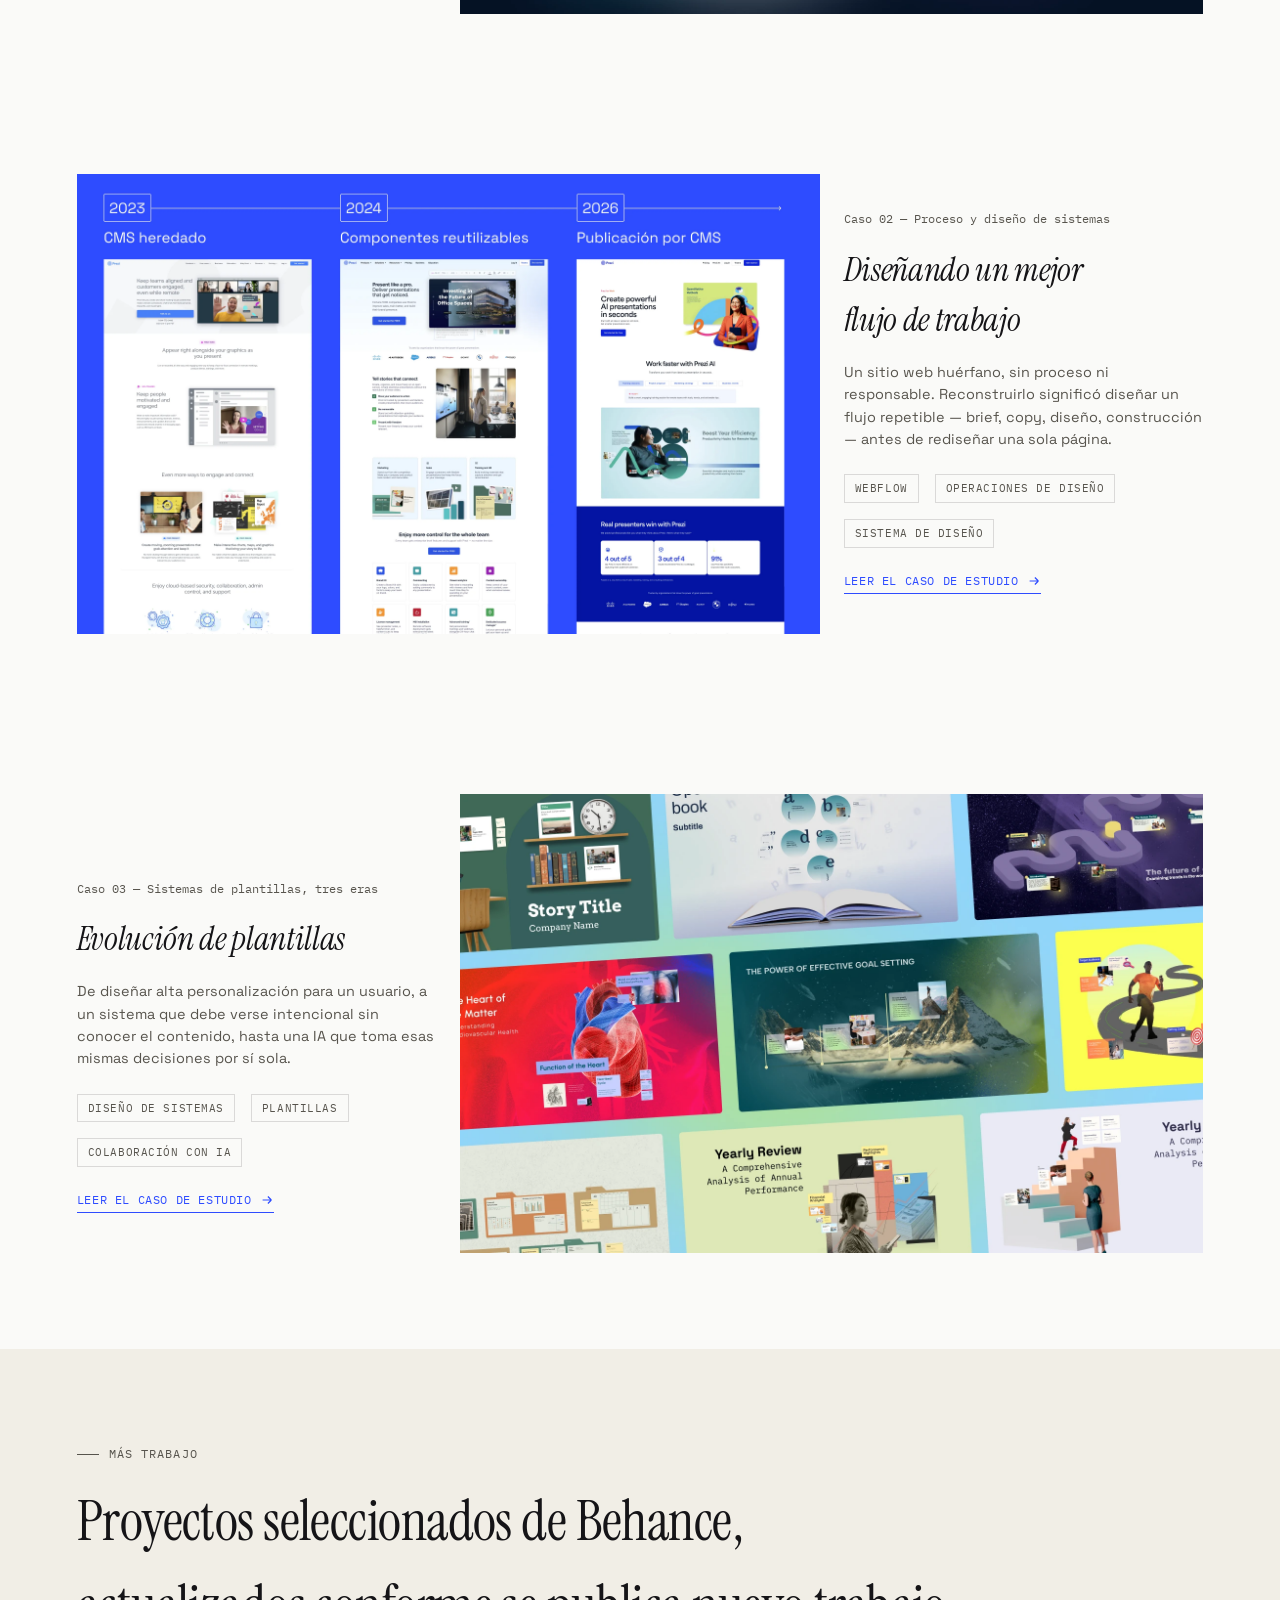
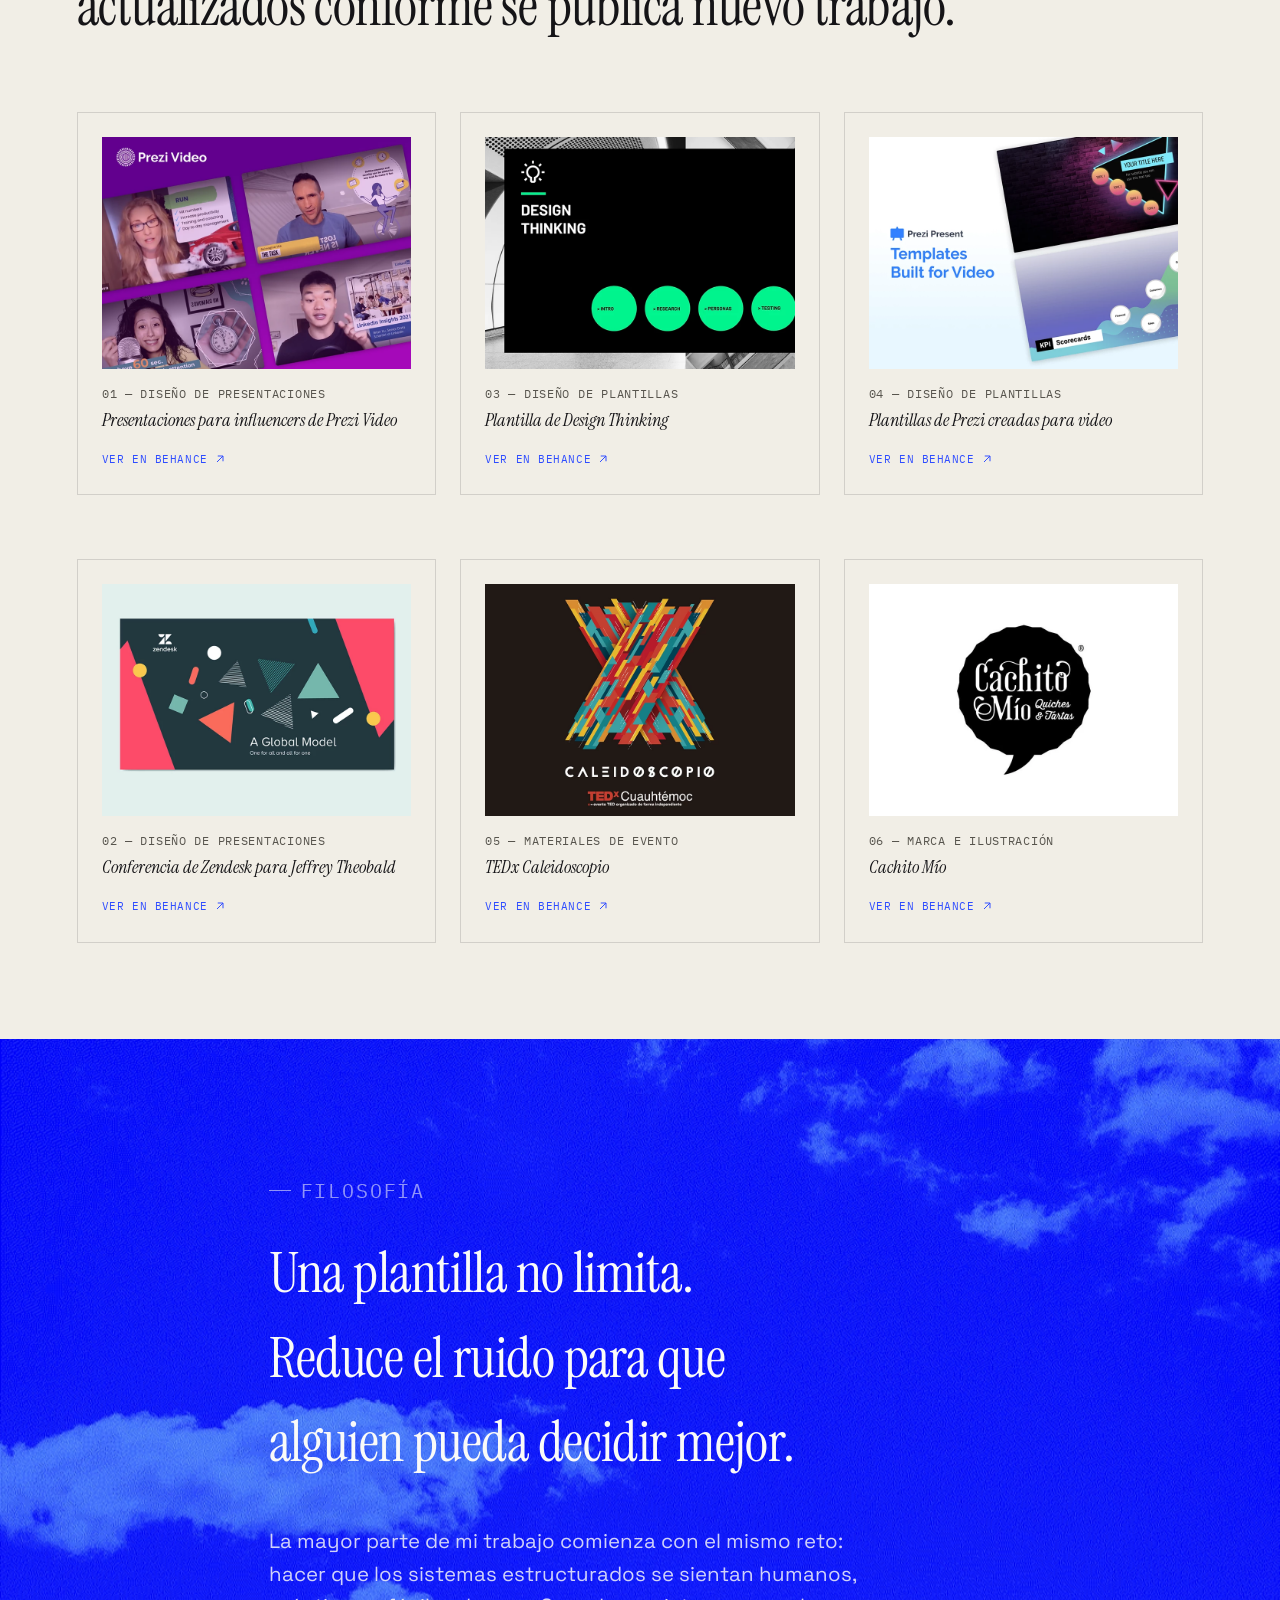
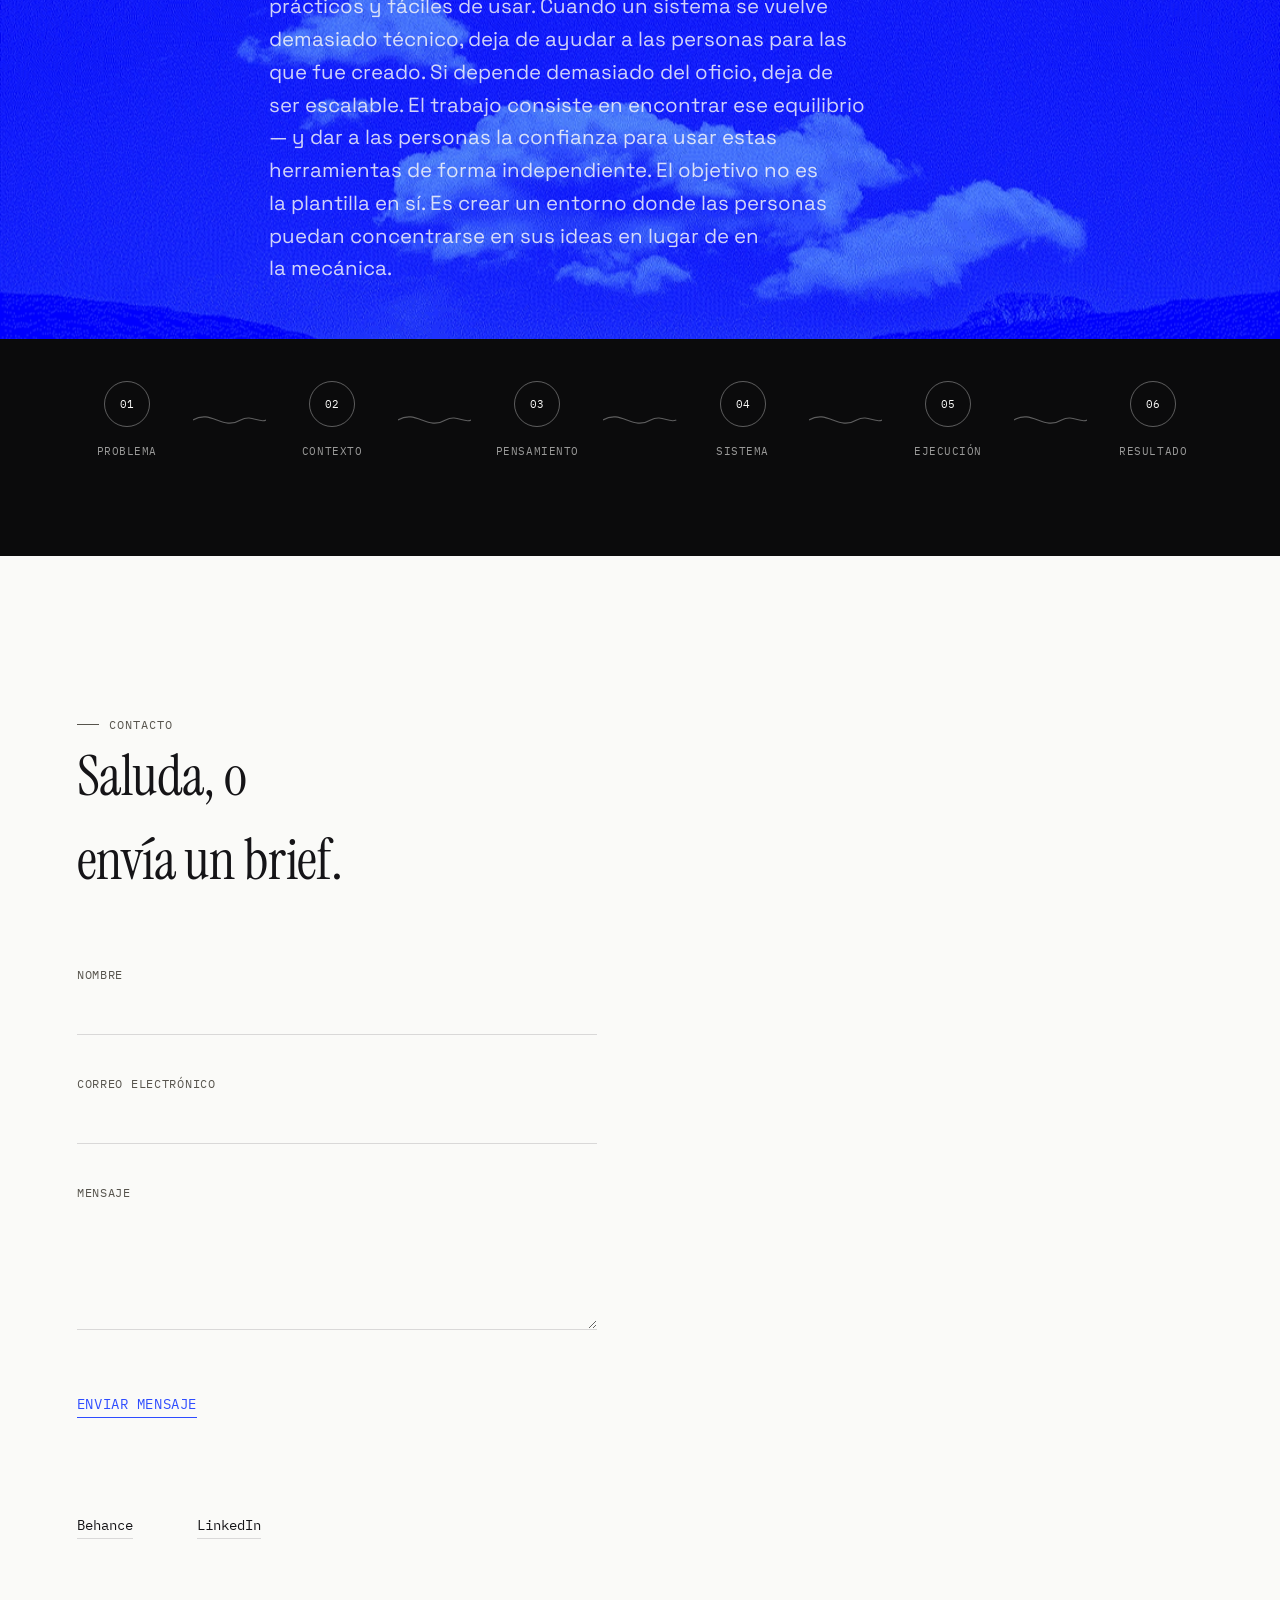
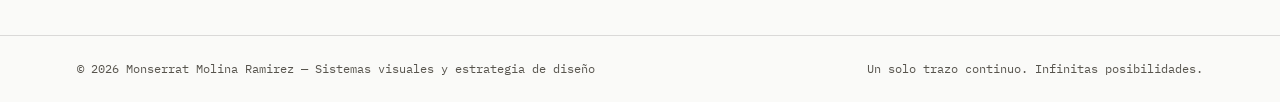
==== commit b25a7c9a: "Fix Philosophy sticky parallax: remove overflow:hidden breaking sticky Root cause of the persistent " ====
--- a/es/index.html
+++ b/es/index.html
@@ -226,12 +226,12 @@
 }
 
 /* ============ PHILOSOPHY ============ */
-.philosophy{ position:relative; background: var(--black); color: var(--paper); overflow:hidden; }
-.philosophy-spacer{ position:relative; }
-.philosophy-sticky-frame{ position:sticky; top:0; min-height:100vh; overflow:hidden; z-index:0; display:flex; align-items:center; }
-.philosophy-bg{ position:absolute; inset:0; overflow:hidden; z-index:0; }
-.philosophy-bg img{ position:absolute; top:-30%; left:0; width:100%; height:160%; object-fit:cover; display:block; will-change:transform; }
-.philosophy-sticky-frame .container{ position:relative; z-index:1; width:100%; padding-block: var(--s6); }
+.philosophy{ position:relative; background: var(--black); color: var(--paper); }
+.philosophy-sticky-frame{ position:sticky; top:0; height:100vh; overflow:hidden; z-index:0; }
+.philosophy-bg{ position:absolute; inset:0; overflow:hidden; }
+.philosophy-bg img{ position:absolute; top:-25%; left:0; width:100%; height:150%; object-fit:cover; display:block; will-change:transform; }
+.philosophy-content{ position:relative; z-index:1; margin-top: -100vh; min-height:100vh; display:flex; align-items:center; }
+.philosophy-content .container{ width:100%; padding-block: var(--s6); }
 .philosophy .grid{ align-items:start; }
 .philosophy-text{ grid-column: 3 / 10; }
 .philosophy h2{ font-size: var(--fs-h1); margin-top: var(--s3); }
@@ -239,7 +239,8 @@
 @media (max-width: 1024px){ .philosophy-text{ grid-column: 1 / 9; } }
 @media (max-width: 640px){ .philosophy-text{ grid-column: 1 / 5; } }
 @media (max-width: 1024px){
-  .philosophy-sticky-frame{ position:relative; min-height:auto; }
+  .philosophy-sticky-frame{ position:relative; height:60vh; }
+  .philosophy-content{ margin-top:0; min-height:auto; }
 }
 
 .flow{ grid-column: 1 / 13; margin-top: var(--s6); display:flex; align-items:center; justify-content: space-between; gap: var(--s2); flex-wrap: wrap; }
@@ -602,11 +603,12 @@
 </section>
 
 <section class="philosophy" id="philosophy" data-section="philosophy">
-  <div class="philosophy-spacer" id="philosophy-spacer">
-  <div class="philosophy-sticky-frame" id="philosophy-sticky-frame">
+  <div class="philosophy-sticky-frame">
     <div class="philosophy-bg" aria-hidden="true">
       <img id="philosophy-img" src="../assets/gradient_background.webp" alt="">
     </div>
+  </div>
+  <div class="philosophy-content">
     <div class="container">
     <div class="grid">
       <div class="philosophy-text" data-reveal="">
@@ -632,7 +634,6 @@
       </div>
     </div>
     </div>
-  </div>
   </div>
 </section>
 
@@ -1008,40 +1009,29 @@
     updateHeroGradient();
   }
 
-  var philosophySpacer = document.getElementById('philosophy-spacer');
-  var philosophyFrame = document.getElementById('philosophy-sticky-frame');
+  var philosophySection = document.querySelector('.philosophy');
   var philosophyImg = document.getElementById('philosophy-img');
-  if(philosophySpacer && philosophyFrame && philosophyImg){
+  if(philosophySection && philosophyImg && !reducedMotion){
     var isPhilosophyMobile = function(){ return window.innerWidth <= 1024; };
-    var setPhilosophySpacerHeight = function(){
-      if(isPhilosophyMobile()){ philosophySpacer.style.height = ''; return; }
-      var frameHeight = philosophyFrame.getBoundingClientRect().height;
-      philosophySpacer.style.height = (frameHeight + 500) + 'px';
+    var philosophyTicking = false;
+    var updatePhilosophyImg = function(){
+      if(isPhilosophyMobile()){ philosophyTicking = false; return; }
+      var rect = philosophySection.getBoundingClientRect();
+      var vh = window.innerHeight;
+      var totalScrollable = Math.max(0, rect.height - vh);
+      var scrolledWithin = Math.min(totalScrollable, Math.max(0, -rect.top));
+      var offset = -Math.min(scrolledWithin * 0.4, 200);
+      philosophyImg.style.transform = 'translateY(' + offset.toFixed(1) + 'px)';
+      philosophyTicking = false;
     };
-    setPhilosophySpacerHeight();
-    window.addEventListener('resize', function(){ setPhilosophySpacerHeight(); });
-
-    if(!reducedMotion){
-      var philosophyTicking = false;
-      var updatePhilosophyImg = function(){
-        if(isPhilosophyMobile()){ philosophyTicking = false; return; }
-        var rect = philosophySpacer.getBoundingClientRect();
-        var vh = window.innerHeight;
-        var totalScrollable = Math.max(0, rect.height - vh);
-        var scrolledWithin = Math.min(totalScrollable, Math.max(0, -rect.top));
-        var offset = -Math.min(scrolledWithin * 0.4, 200);
-        philosophyImg.style.transform = 'translateY(' + offset.toFixed(1) + 'px)';
-        philosophyTicking = false;
-      };
-      window.addEventListener('scroll', function(){
-        if(!philosophyTicking){
-          requestAnimationFrame(updatePhilosophyImg);
-          philosophyTicking = true;
-        }
-      }, { passive: true });
-      window.addEventListener('resize', function(){ requestAnimationFrame(updatePhilosophyImg); });
-      updatePhilosophyImg();
-    }
+    window.addEventListener('scroll', function(){
+      if(!philosophyTicking){
+        requestAnimationFrame(updatePhilosophyImg);
+        philosophyTicking = true;
+      }
+    }, { passive: true });
+    window.addEventListener('resize', function(){ requestAnimationFrame(updatePhilosophyImg); });
+    updatePhilosophyImg();
   }
 })();
 
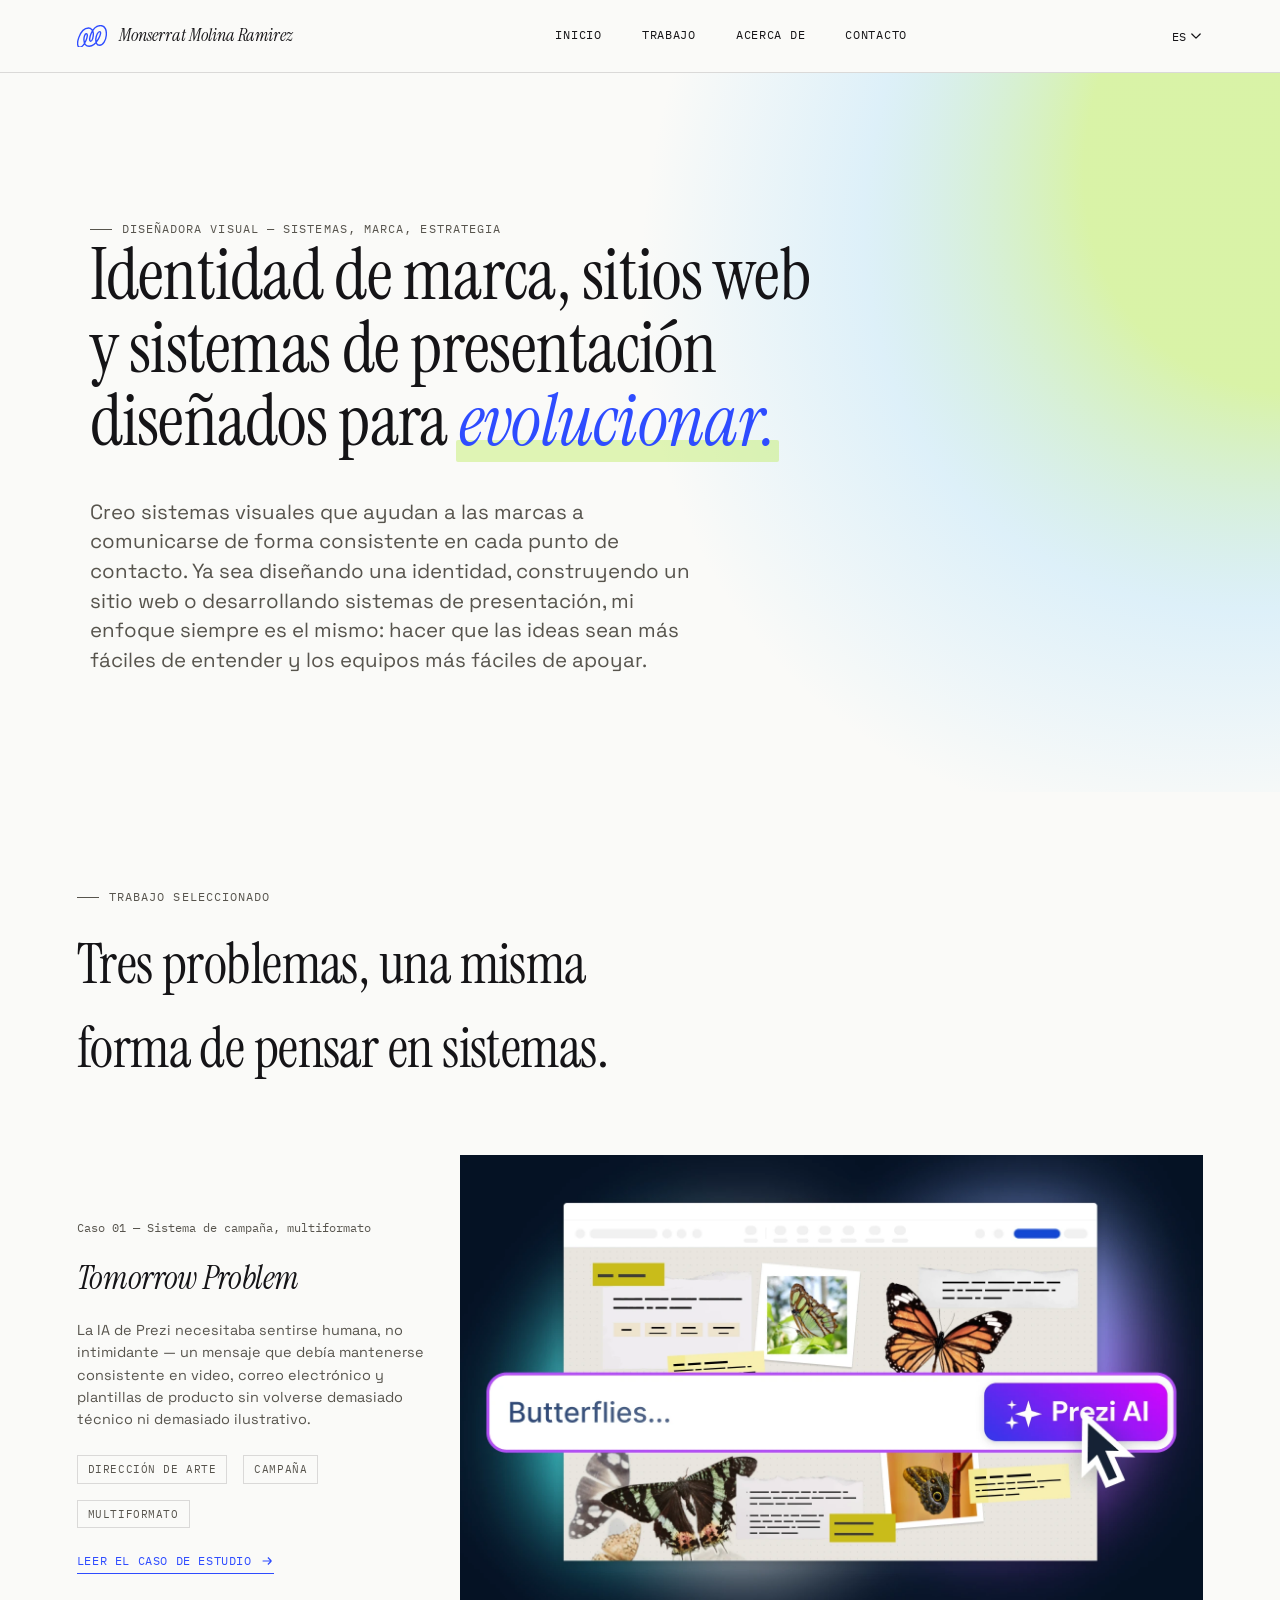
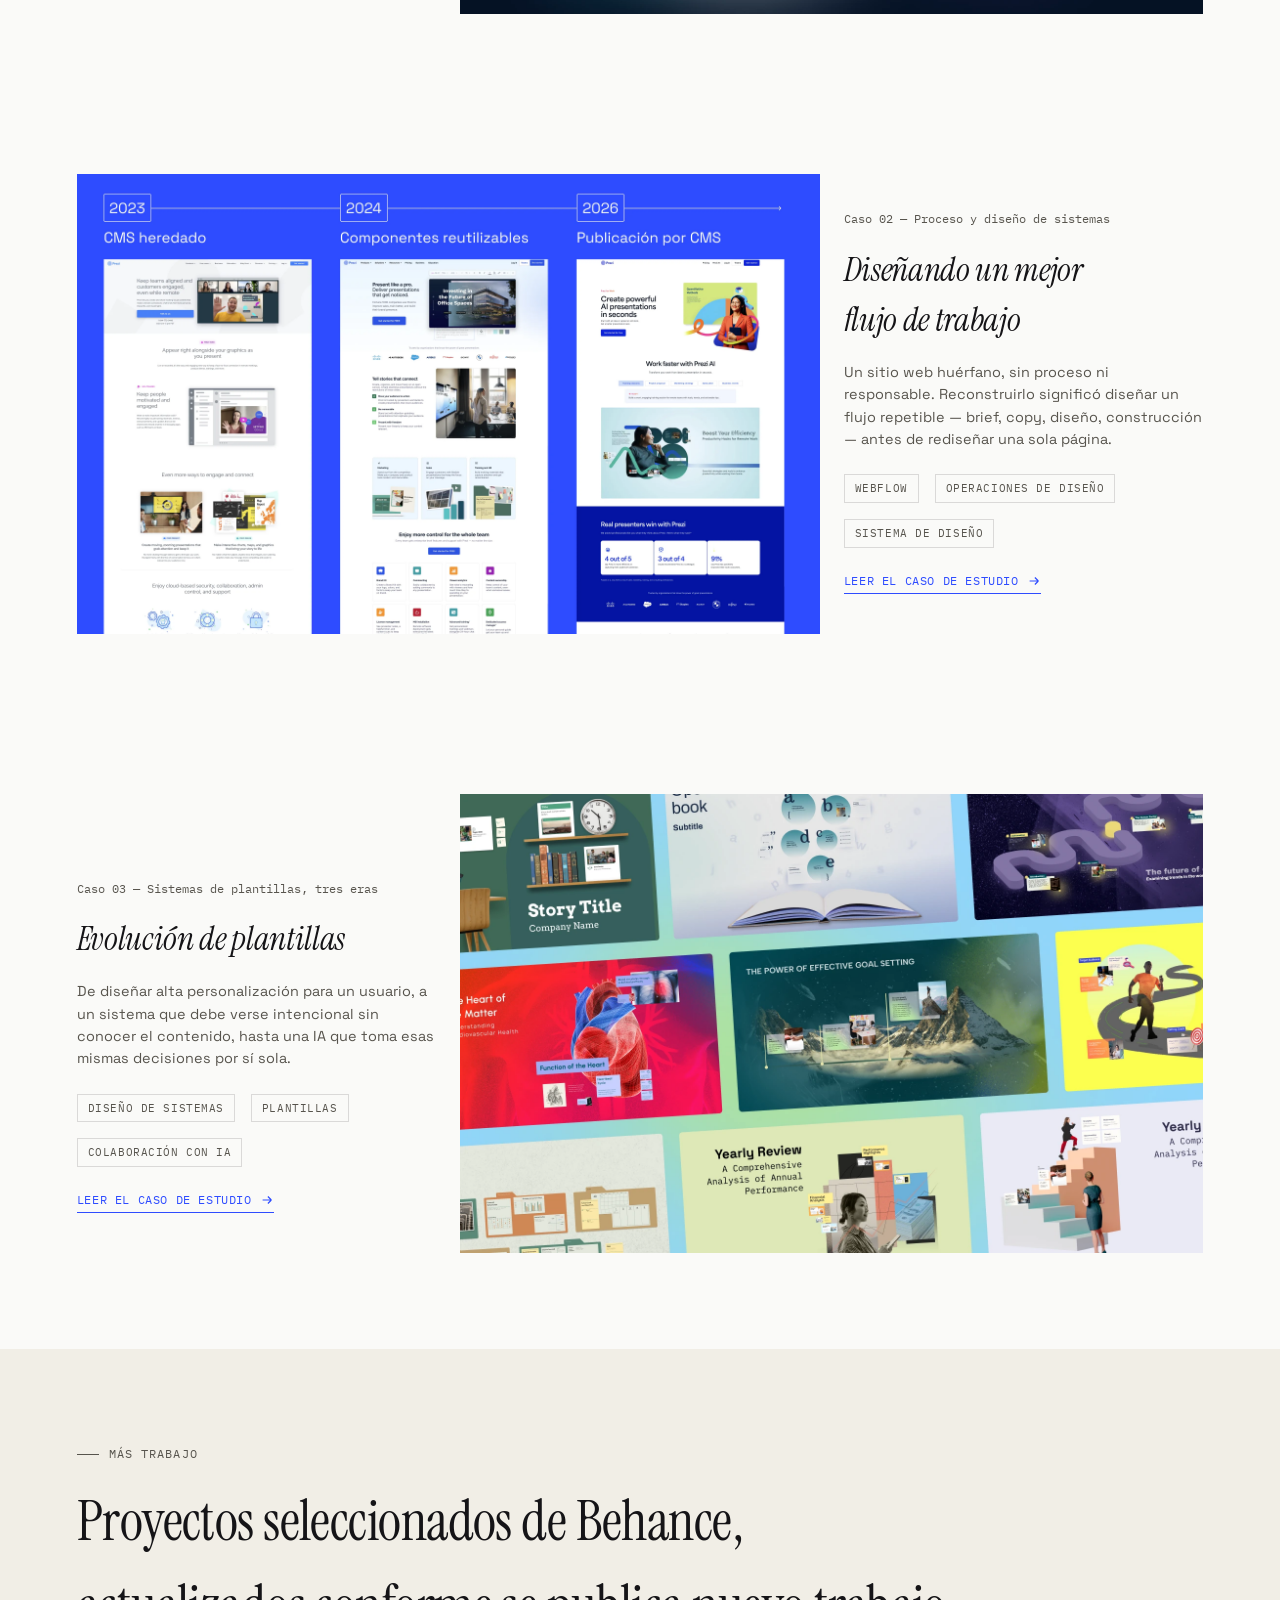
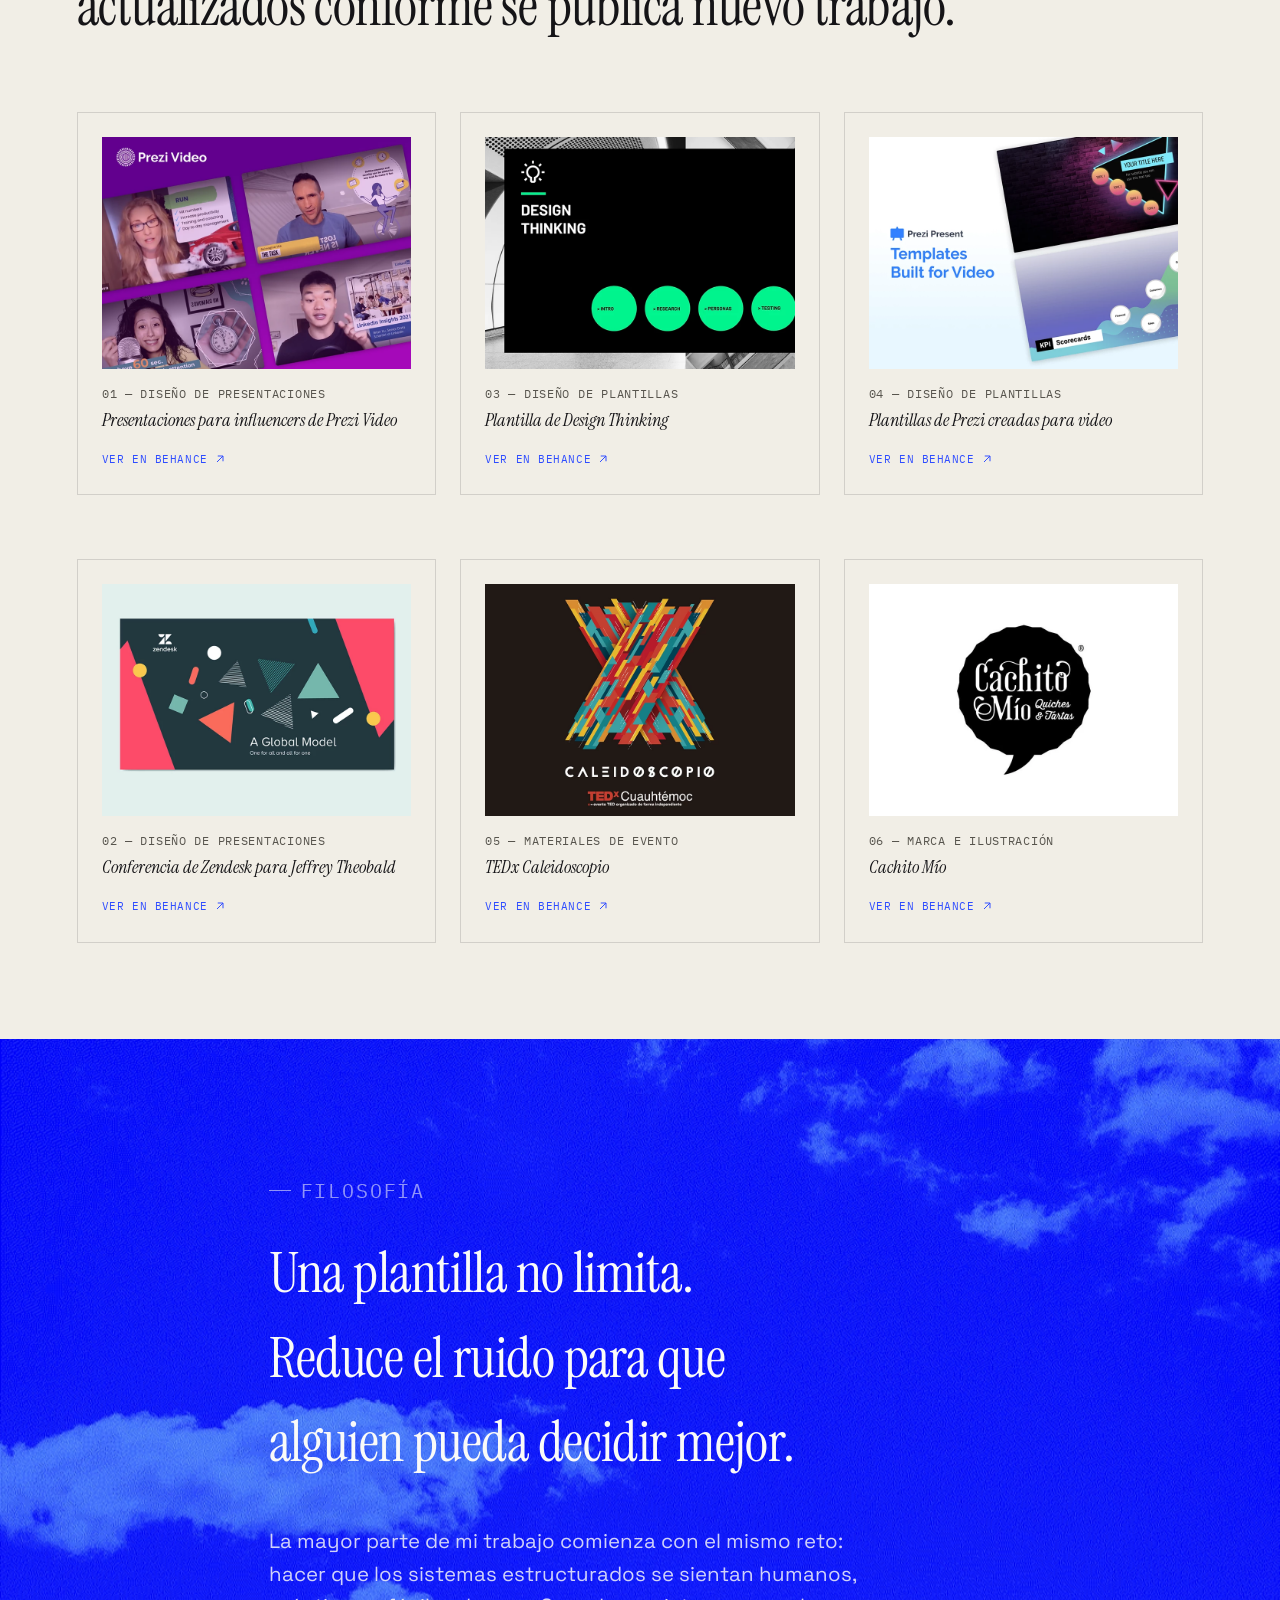
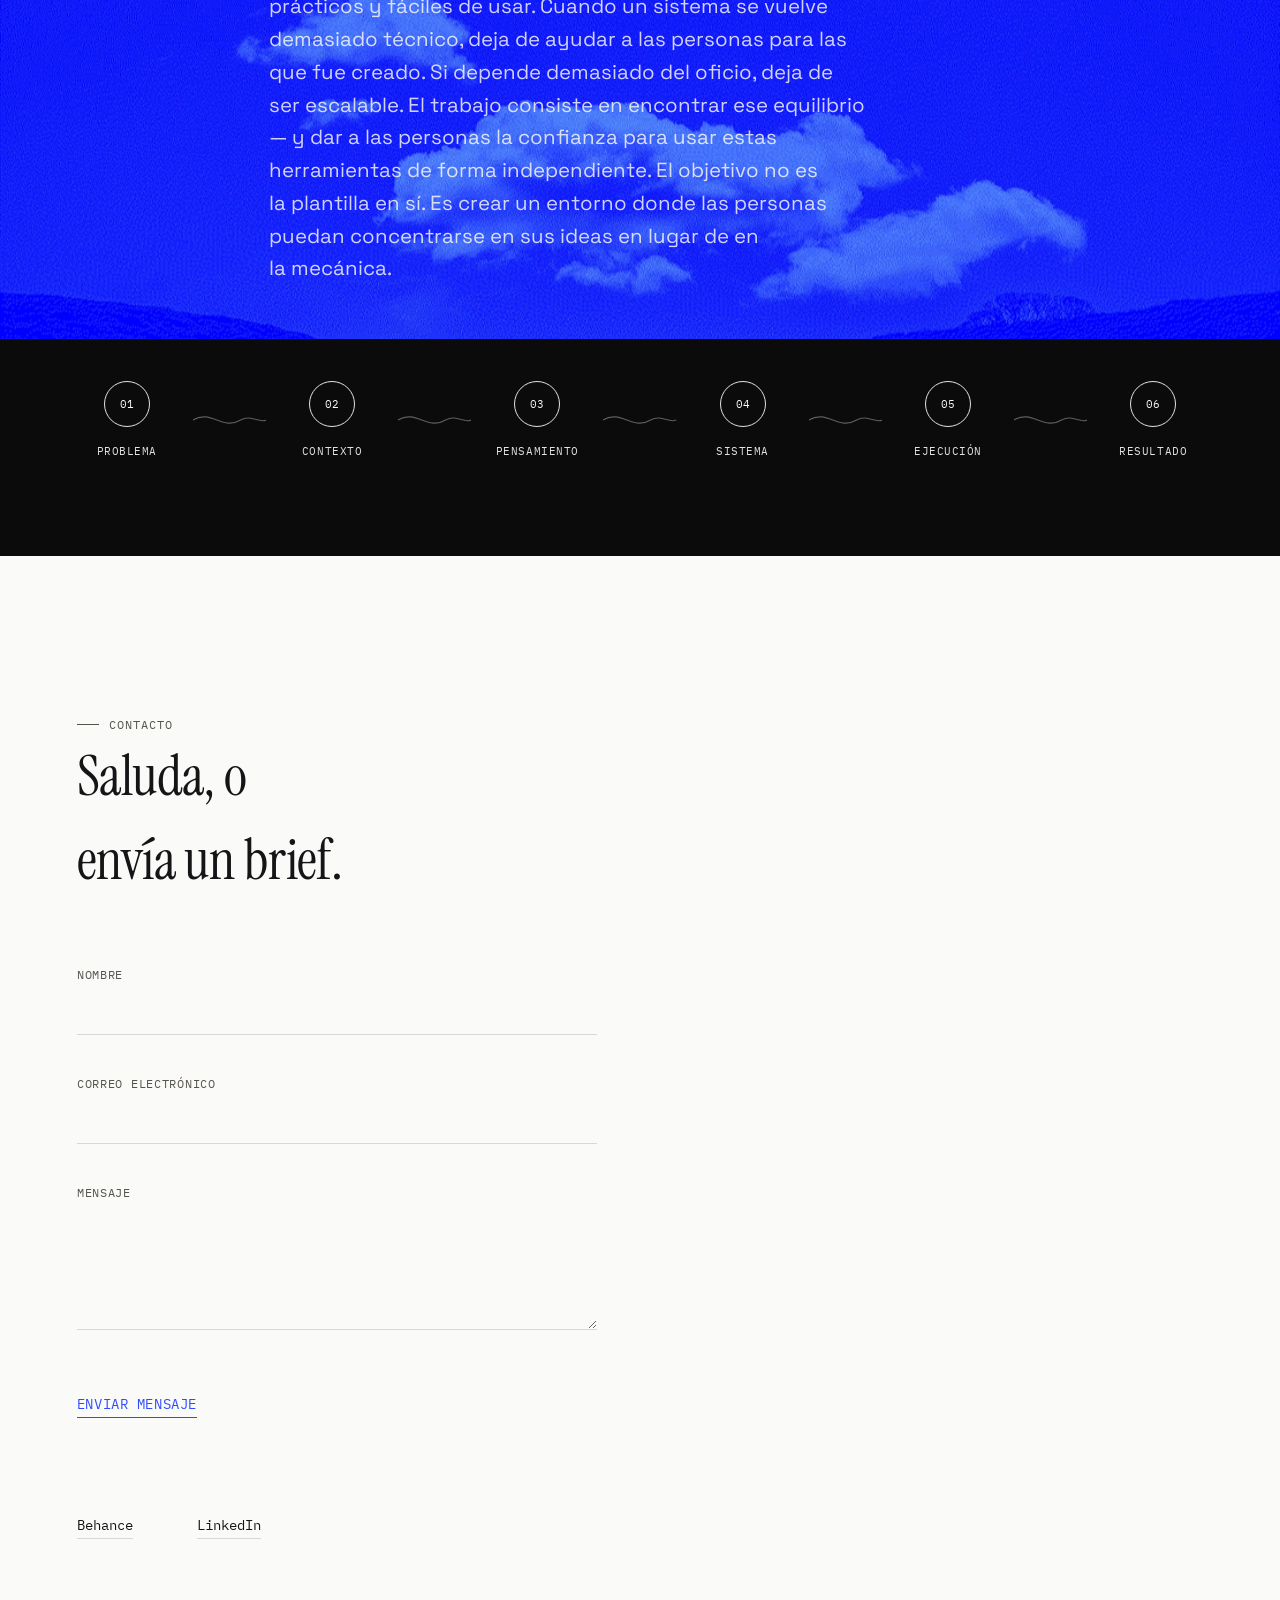
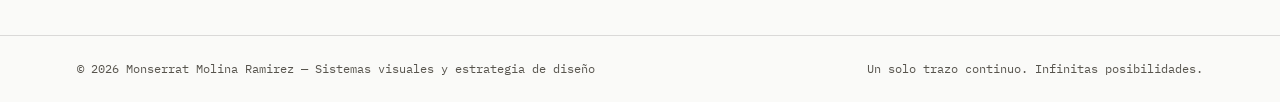
==== commit 27e89f10: "Increase flow step dot border and label opacity to 0.9 for contrast Against the new photographic bac" ====
--- a/es/index.html
+++ b/es/index.html
@@ -245,8 +245,8 @@
 
 .flow{ grid-column: 1 / 13; margin-top: var(--s6); display:flex; align-items:center; justify-content: space-between; gap: var(--s2); flex-wrap: wrap; }
 .flow-step{ display:flex; flex-direction:column; align-items:center; gap: var(--s2); text-align:center; width: 100px; }
-.flow-step .dot{ width: 46px; height:46px; border-radius:50%; border: 1px solid rgba(250,250,248,0.35); display:flex; align-items:center; justify-content:center; font-family: var(--mono); font-size: 0.7rem; }
-.flow-step .label{ font-family: var(--mono); font-size: 0.68rem; letter-spacing:0.05em; text-transform:uppercase; color: rgba(250,250,248,0.6); }
+.flow-step .dot{ width: 46px; height:46px; border-radius:50%; border: 1px solid rgba(250,250,248,0.9); display:flex; align-items:center; justify-content:center; font-family: var(--mono); font-size: 0.7rem; }
+.flow-step .label{ font-family: var(--mono); font-size: 0.68rem; letter-spacing:0.05em; text-transform:uppercase; color: rgba(250,250,248,0.9); }
 .flow-connector{ flex:1; min-width: 30px; height: 30px; }
 .flow-connector path{ stroke: rgba(250,250,248,0.35); fill:none; stroke-width:1.5; }
 @media (max-width: 1061px){
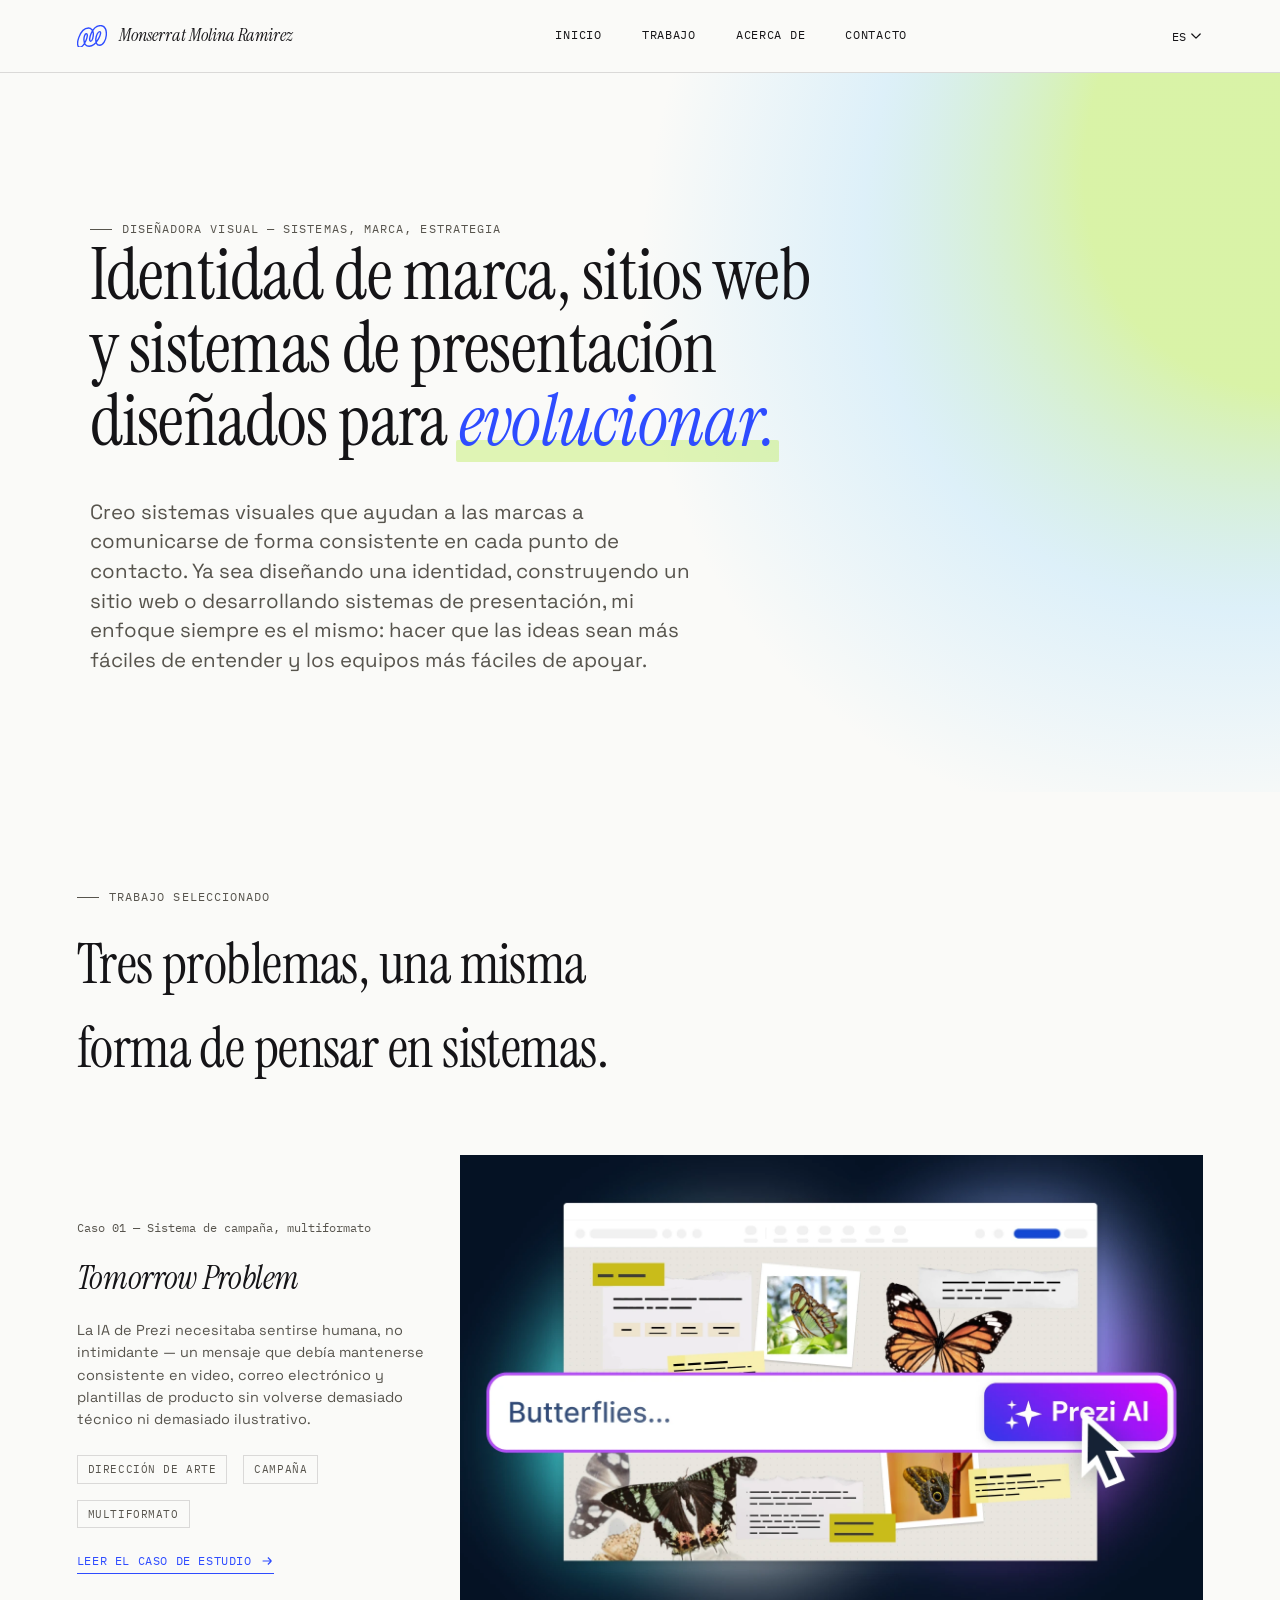
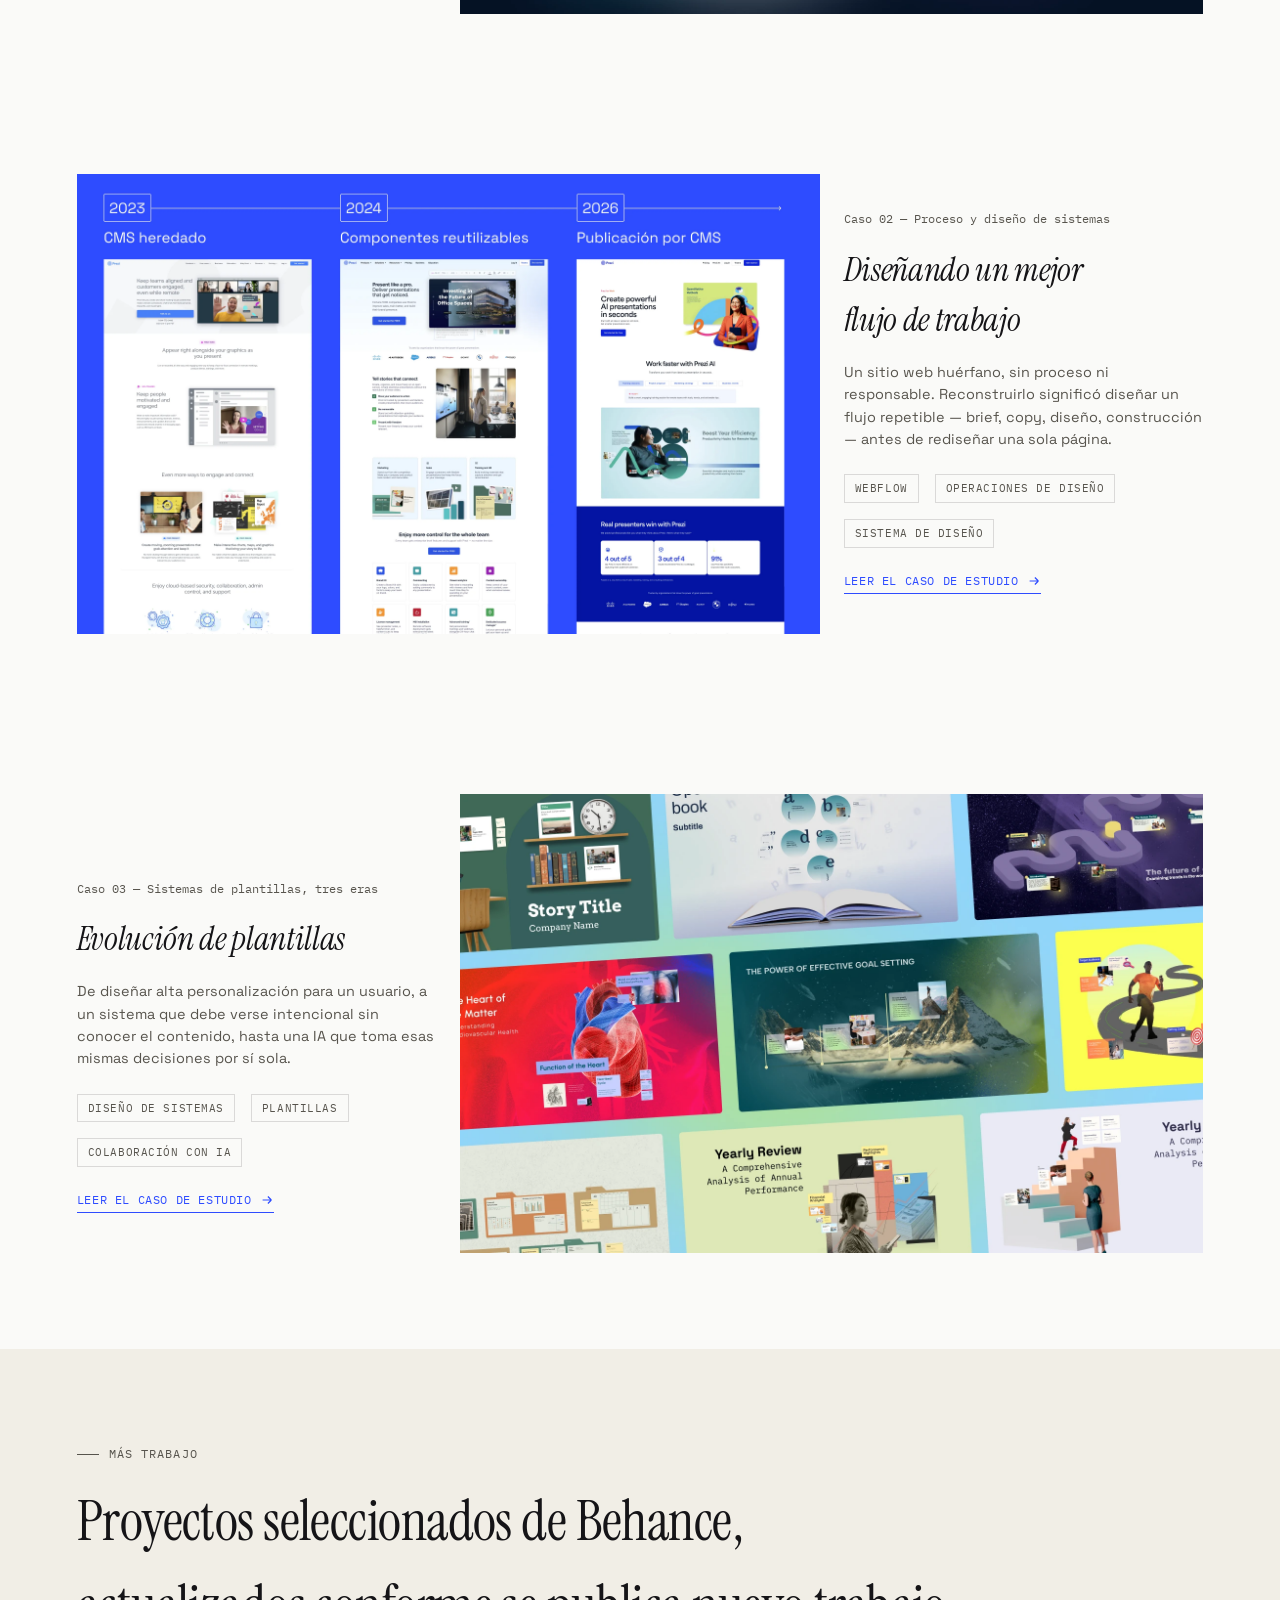
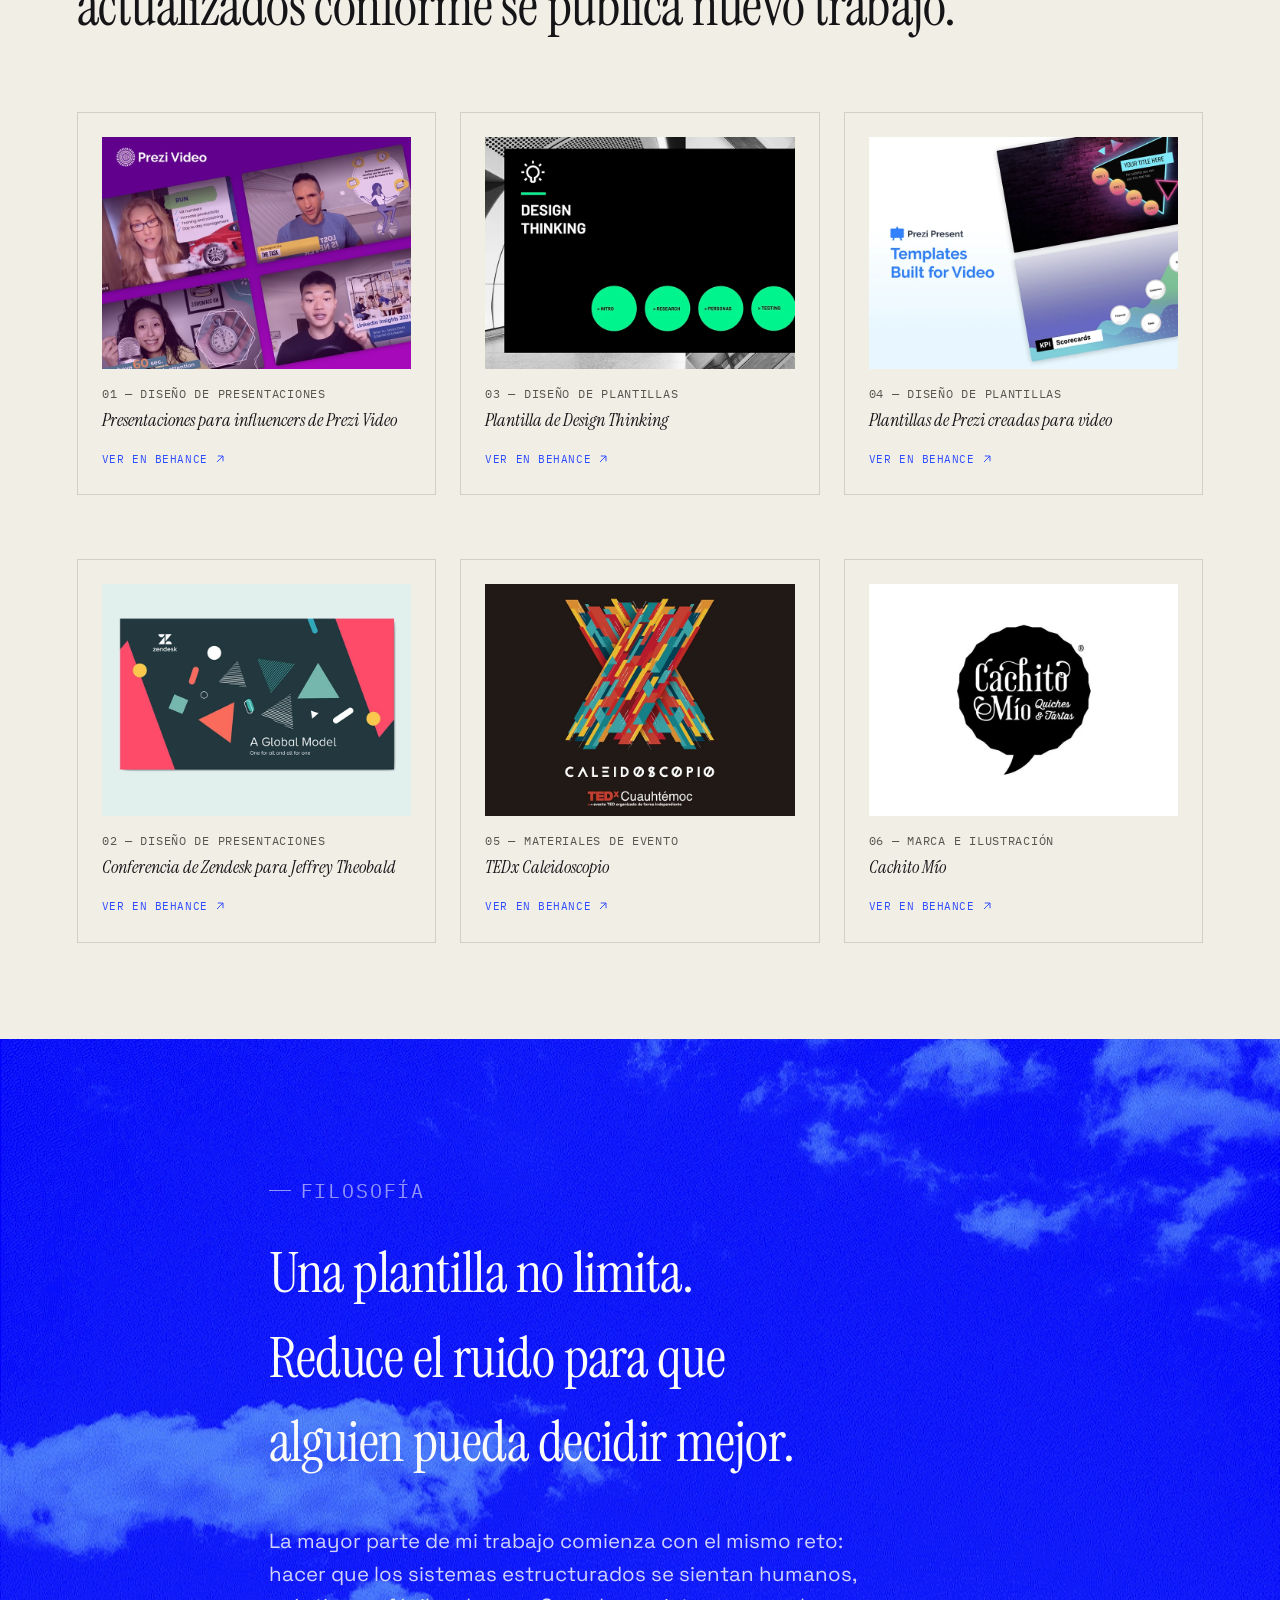
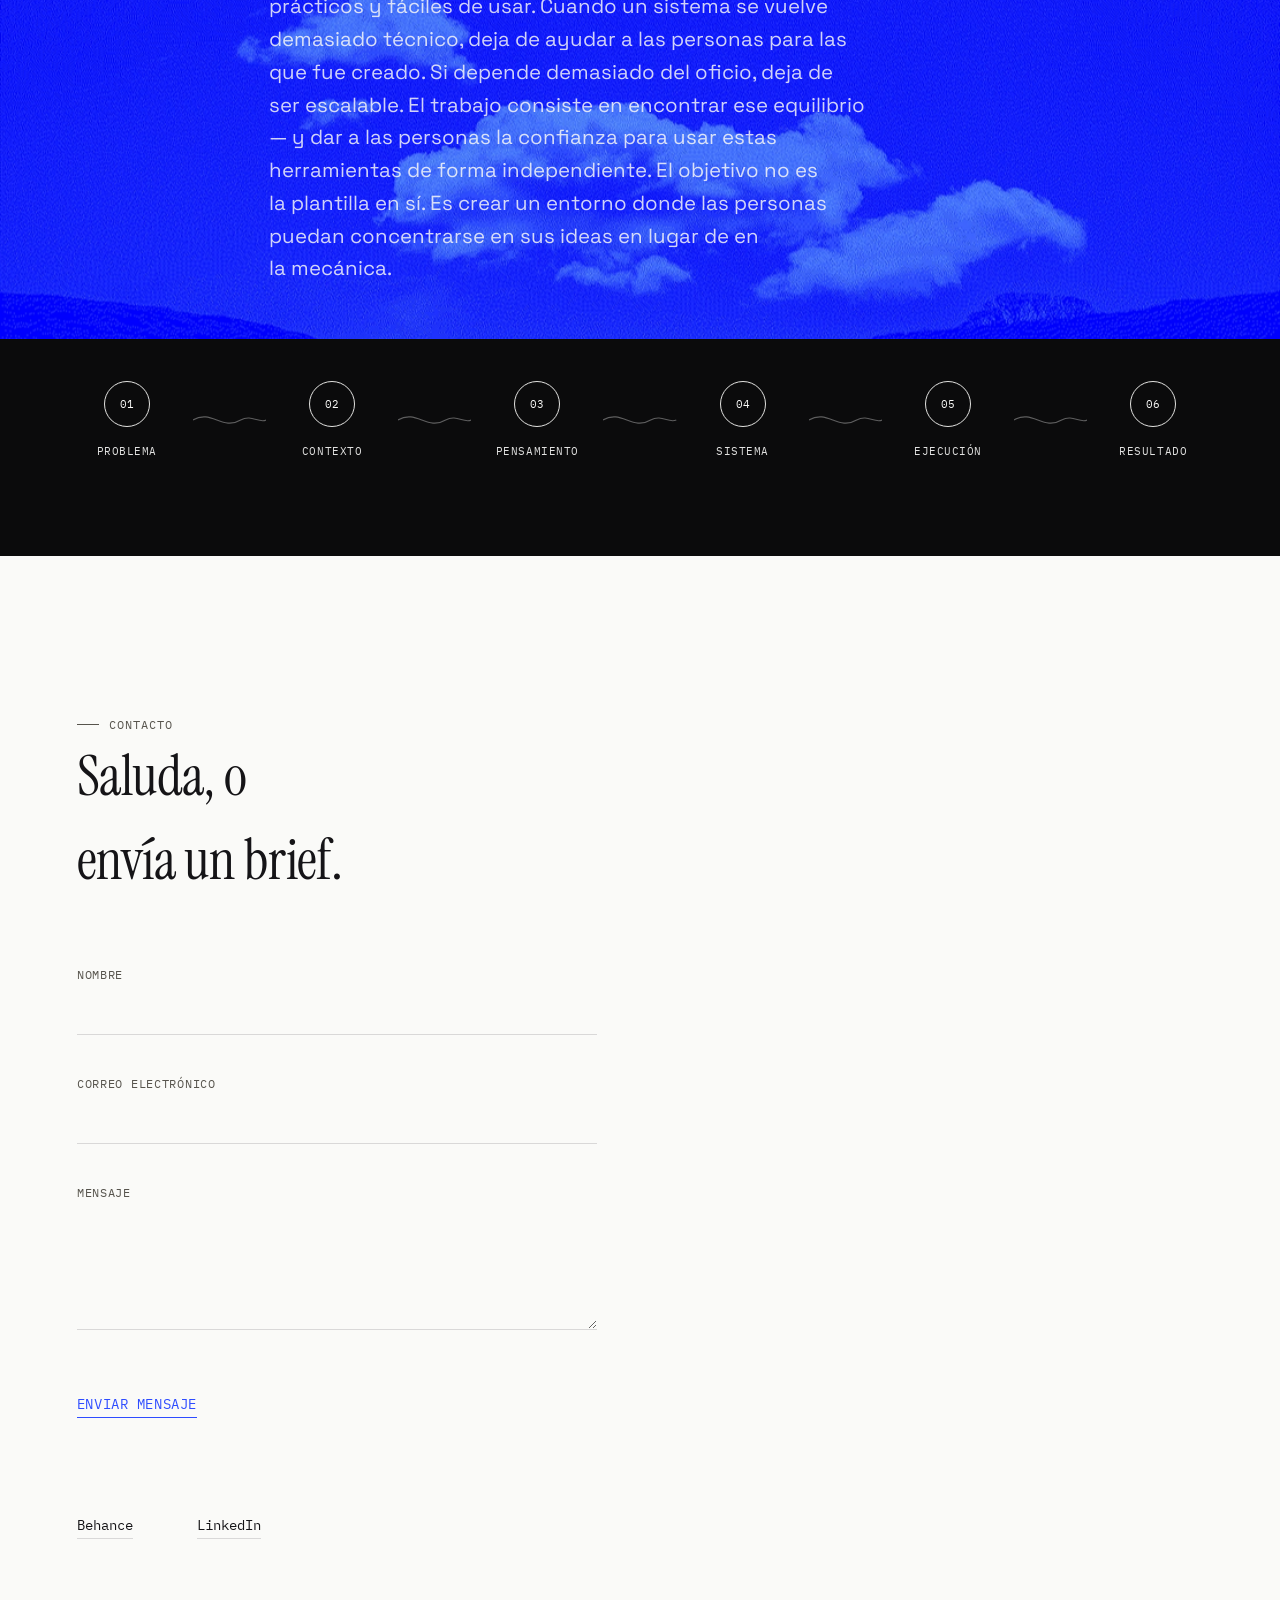
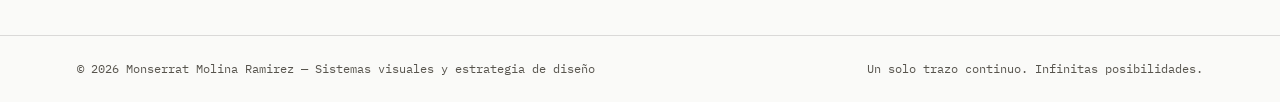
==== commit 4ca0d978: "Fix Philosophy image not showing behind text on tablet/mobile The mobile breakpoint removed the nega" ====
--- a/es/index.html
+++ b/es/index.html
@@ -240,7 +240,7 @@
 @media (max-width: 640px){ .philosophy-text{ grid-column: 1 / 5; } }
 @media (max-width: 1024px){
   .philosophy-sticky-frame{ position:relative; height:60vh; }
-  .philosophy-content{ margin-top:0; min-height:auto; }
+  .philosophy-content{ margin-top:-60vh; min-height:60vh; }
 }
 
 .flow{ grid-column: 1 / 13; margin-top: var(--s6); display:flex; align-items:center; justify-content: space-between; gap: var(--s2); flex-wrap: wrap; }
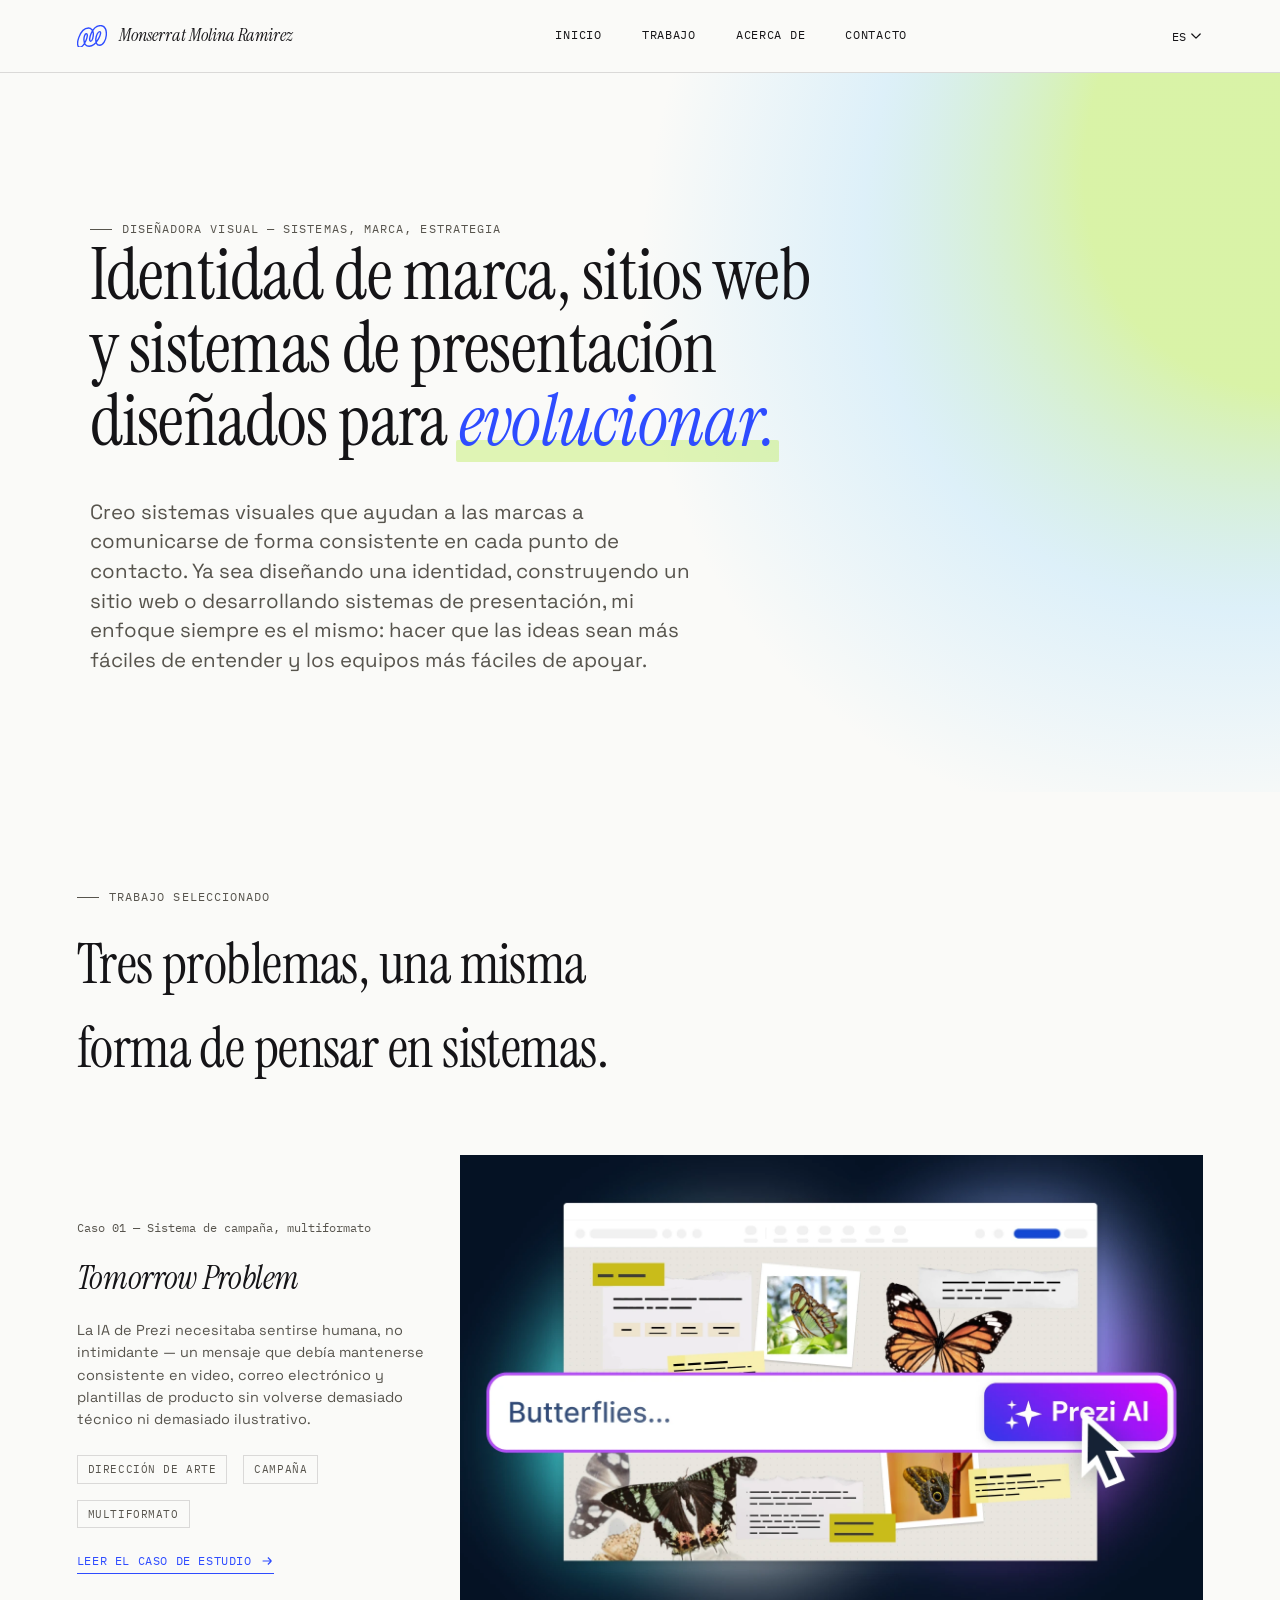
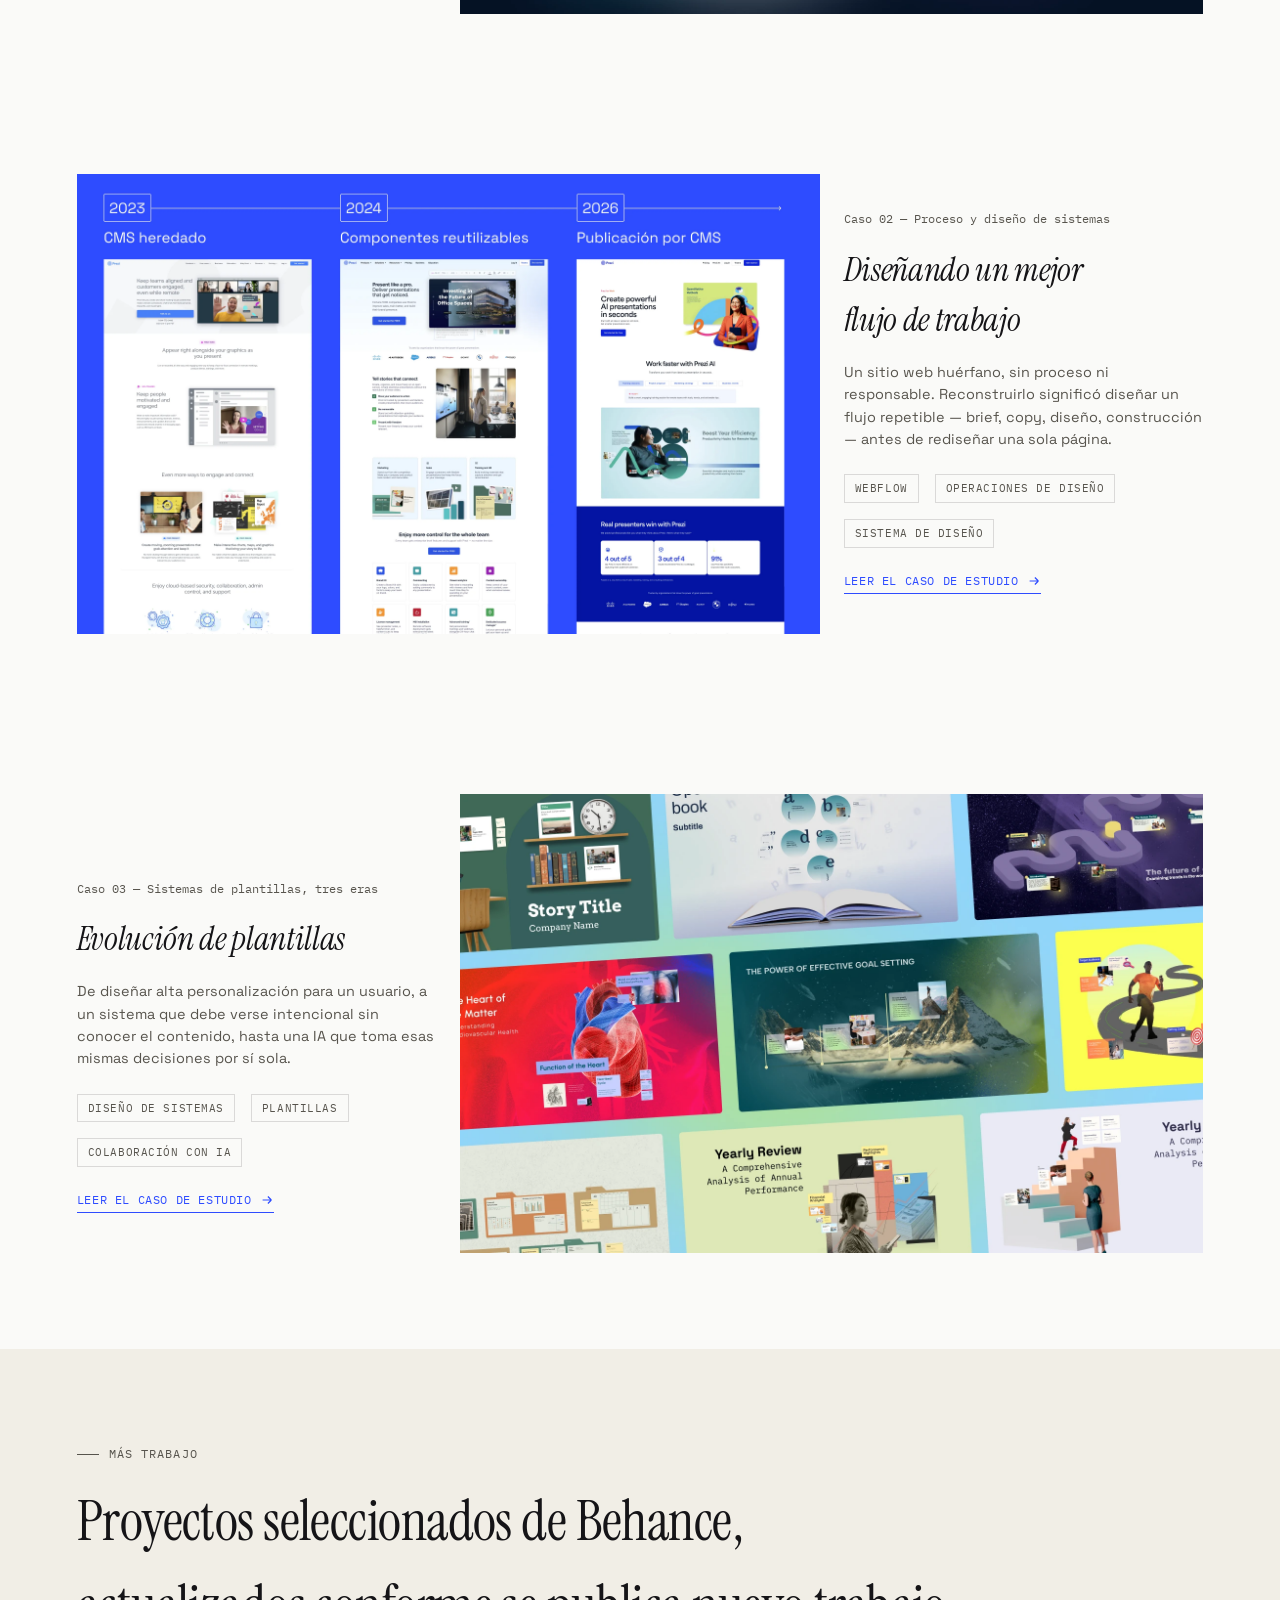
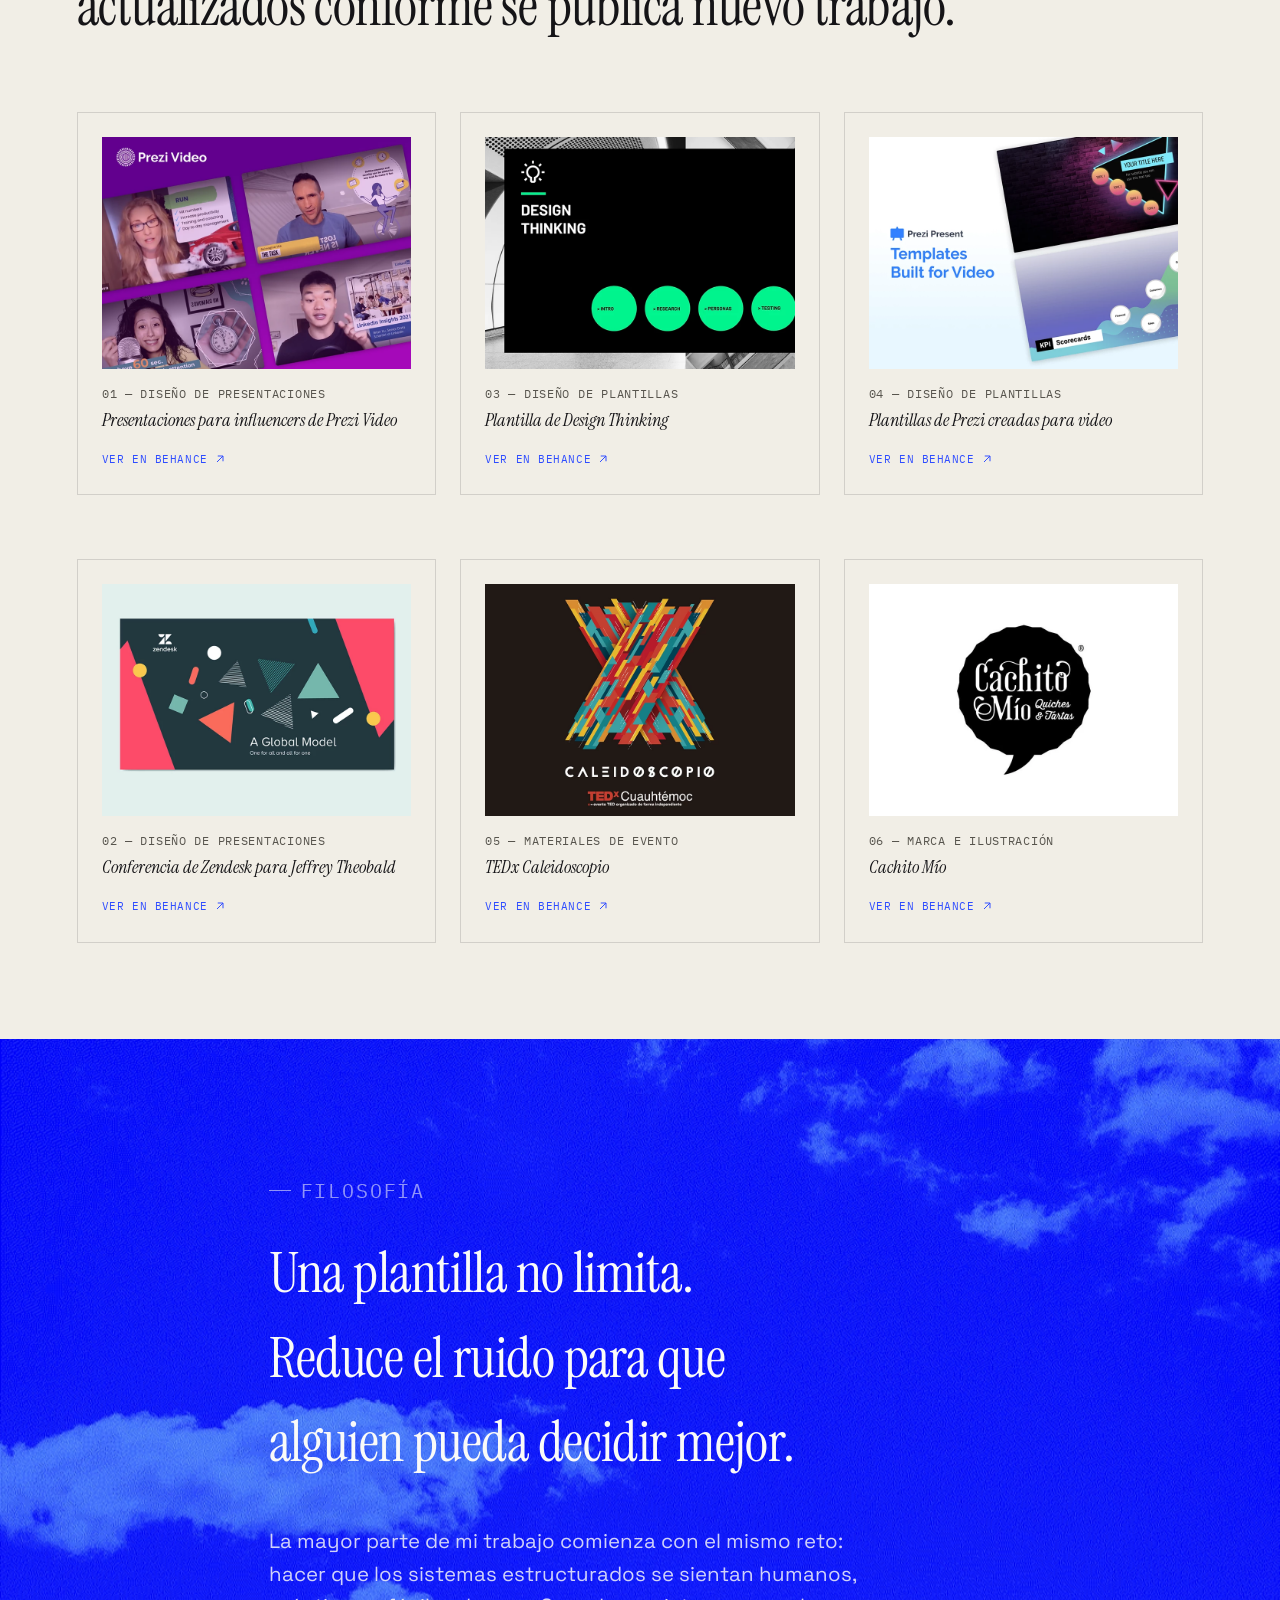
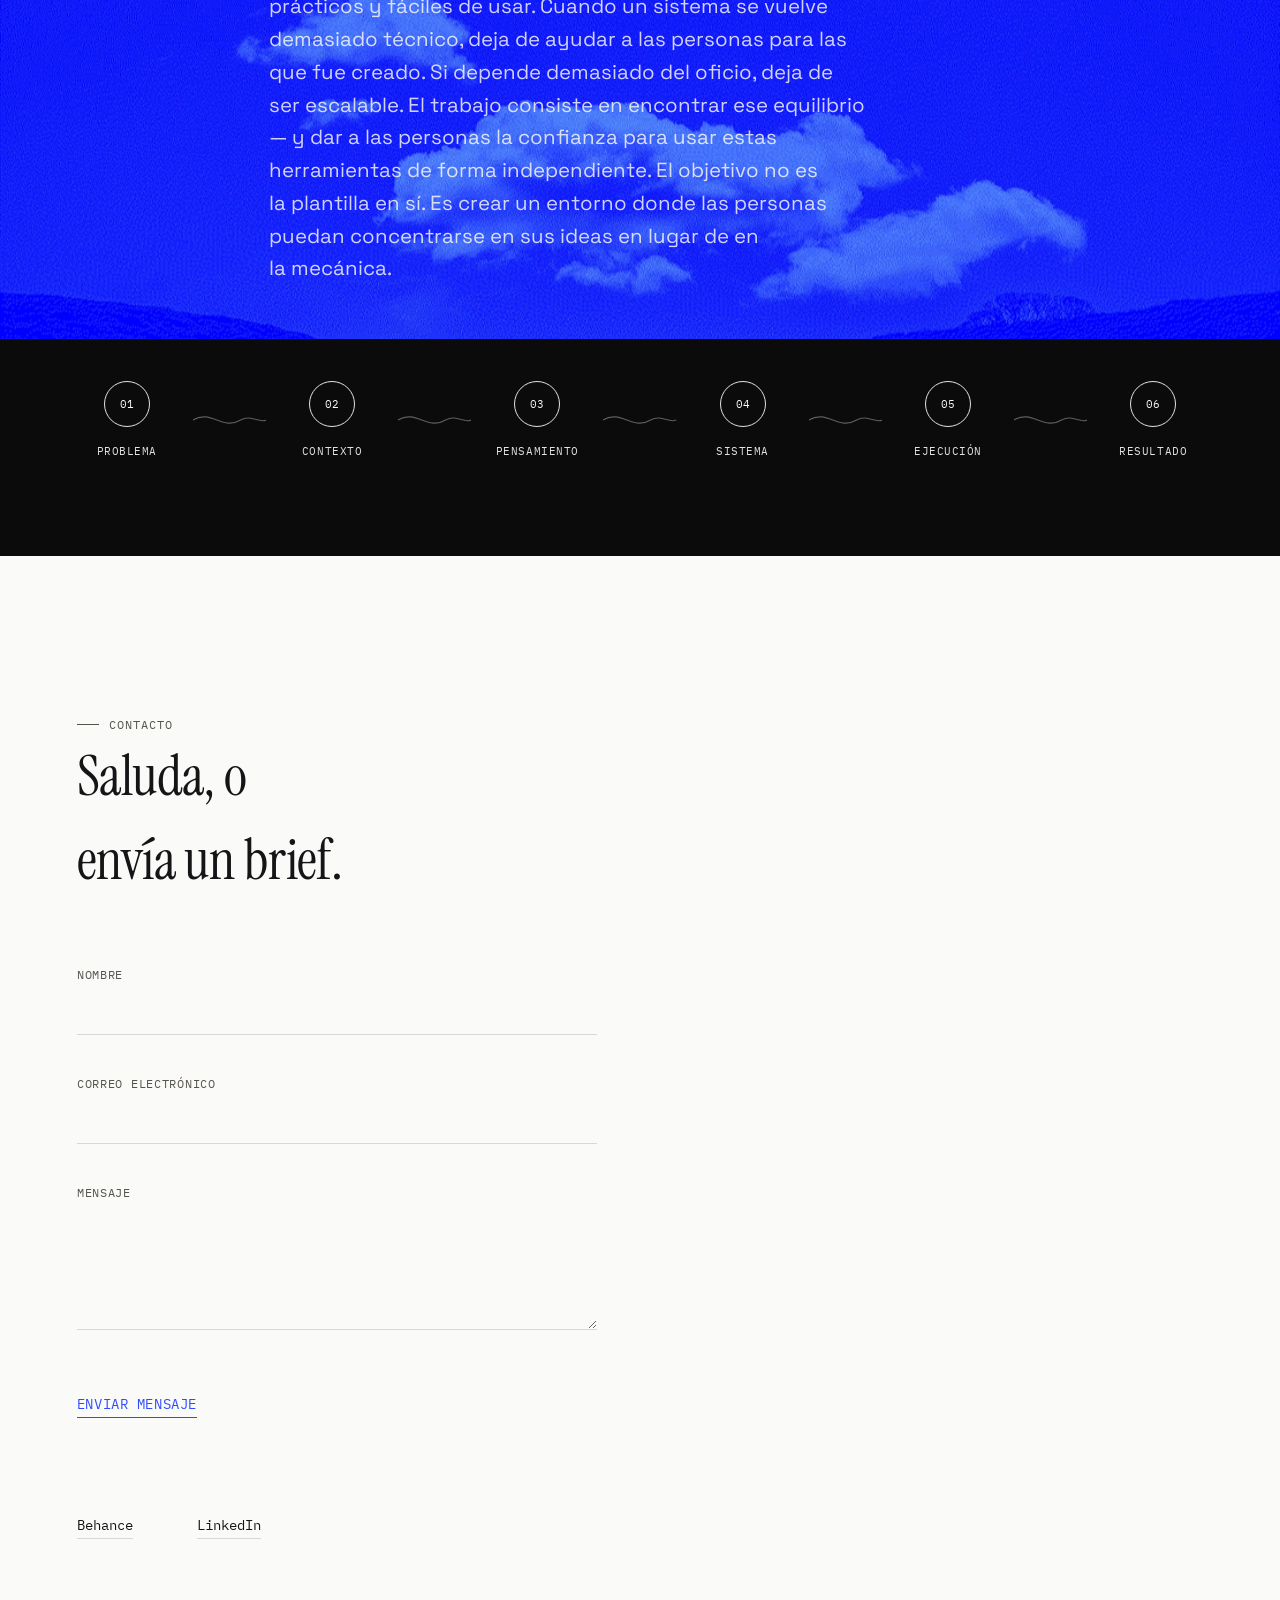
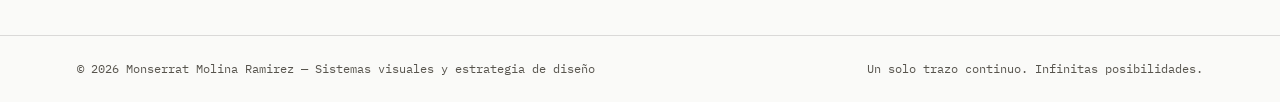
==== commit 08cbc670: "Fix philosophy-bg not covering full section height on tablet/mobile .philosophy-bg used position:abs" ====
--- a/es/index.html
+++ b/es/index.html
@@ -239,7 +239,7 @@
 @media (max-width: 1024px){ .philosophy-text{ grid-column: 1 / 9; } }
 @media (max-width: 640px){ .philosophy-text{ grid-column: 1 / 5; } }
 @media (max-width: 1024px){
-  .philosophy-sticky-frame{ position:relative; height:60vh; }
+  .philosophy-sticky-frame{ position:static; height:60vh; }
   .philosophy-content{ margin-top:-60vh; min-height:60vh; }
 }
 
